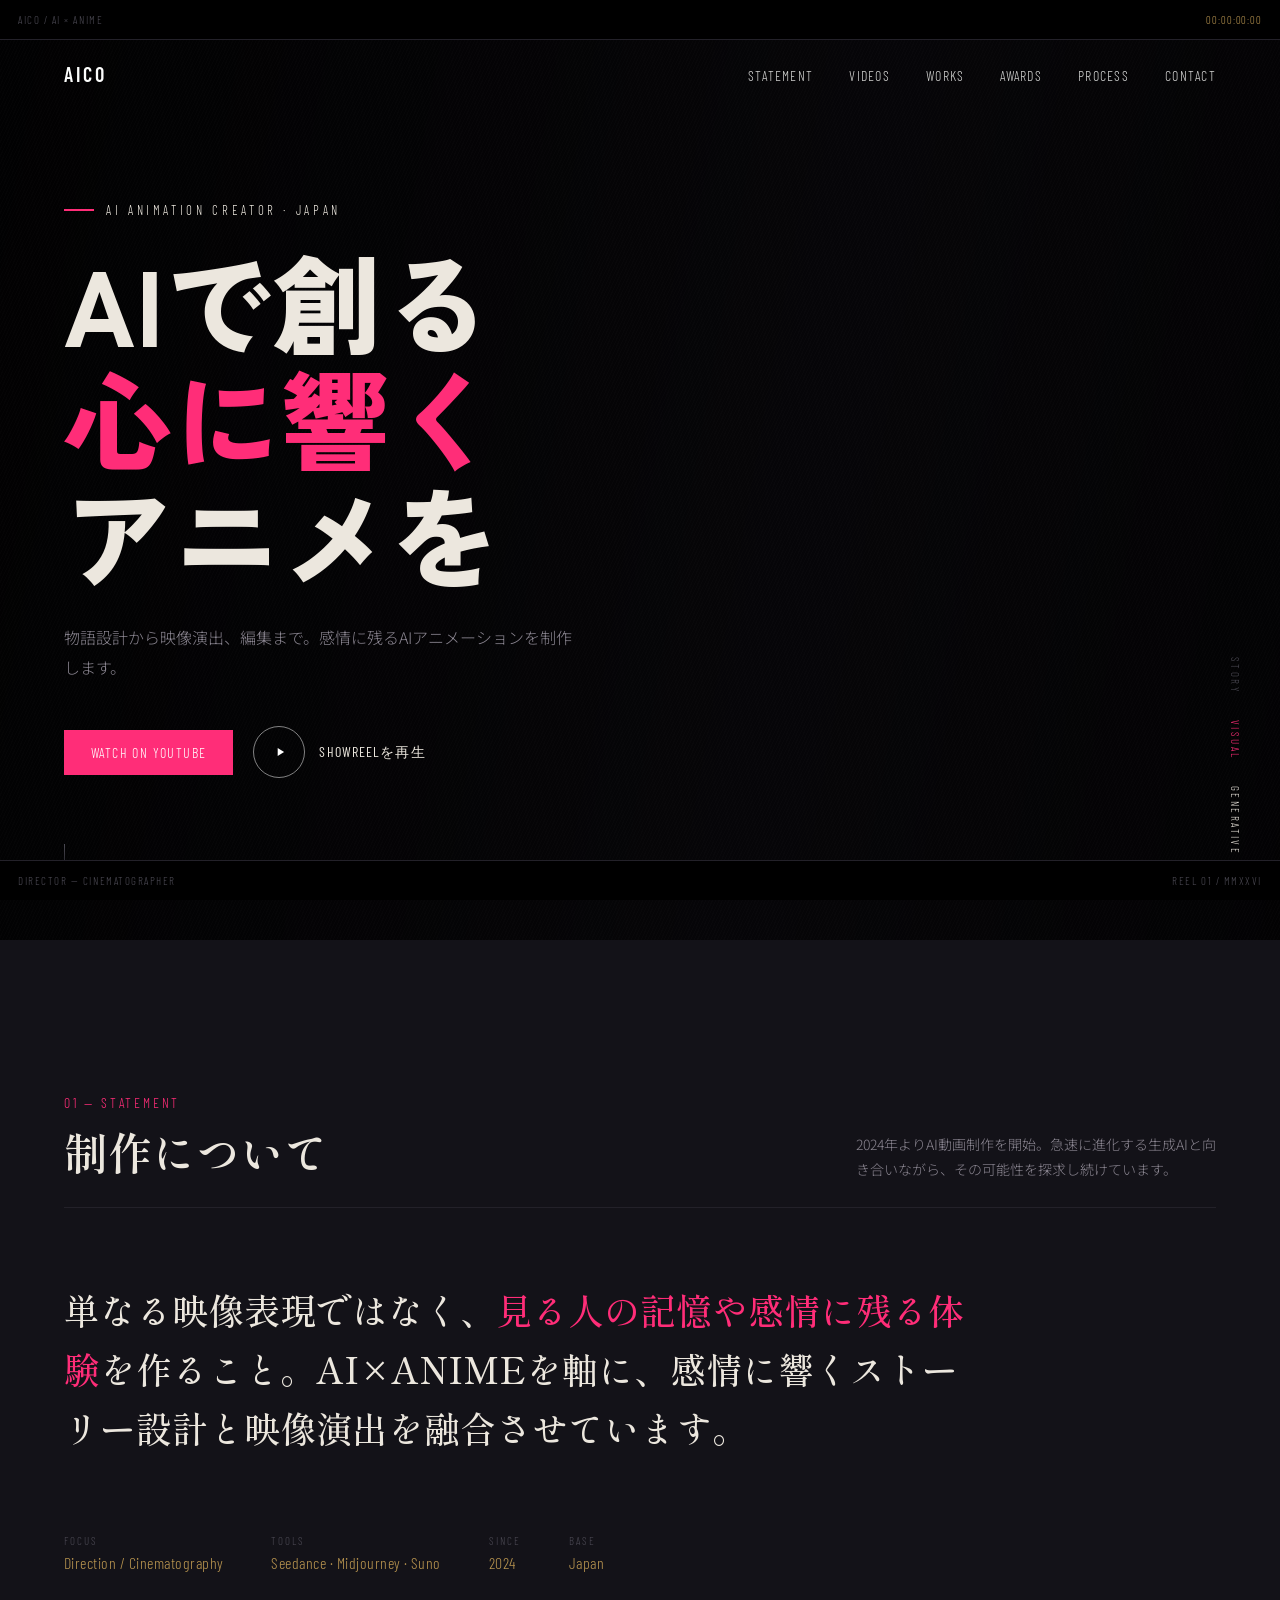
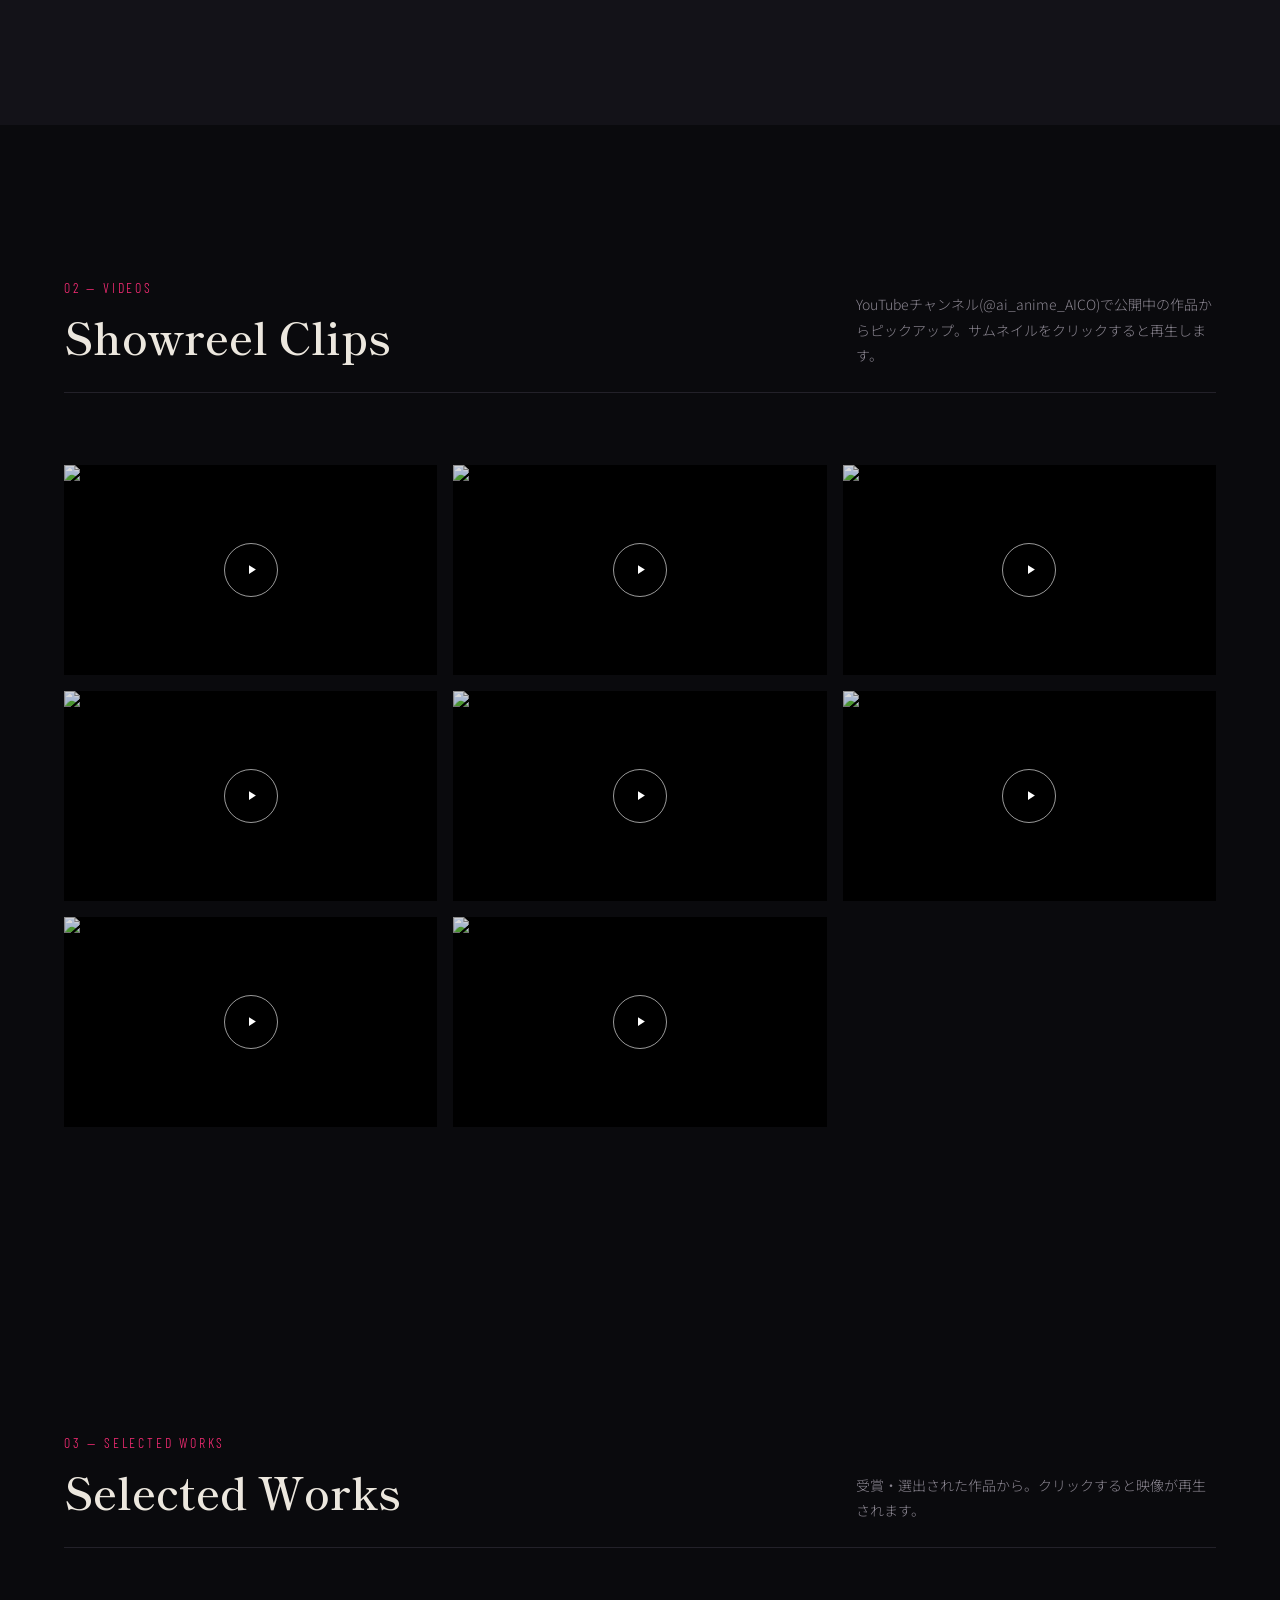
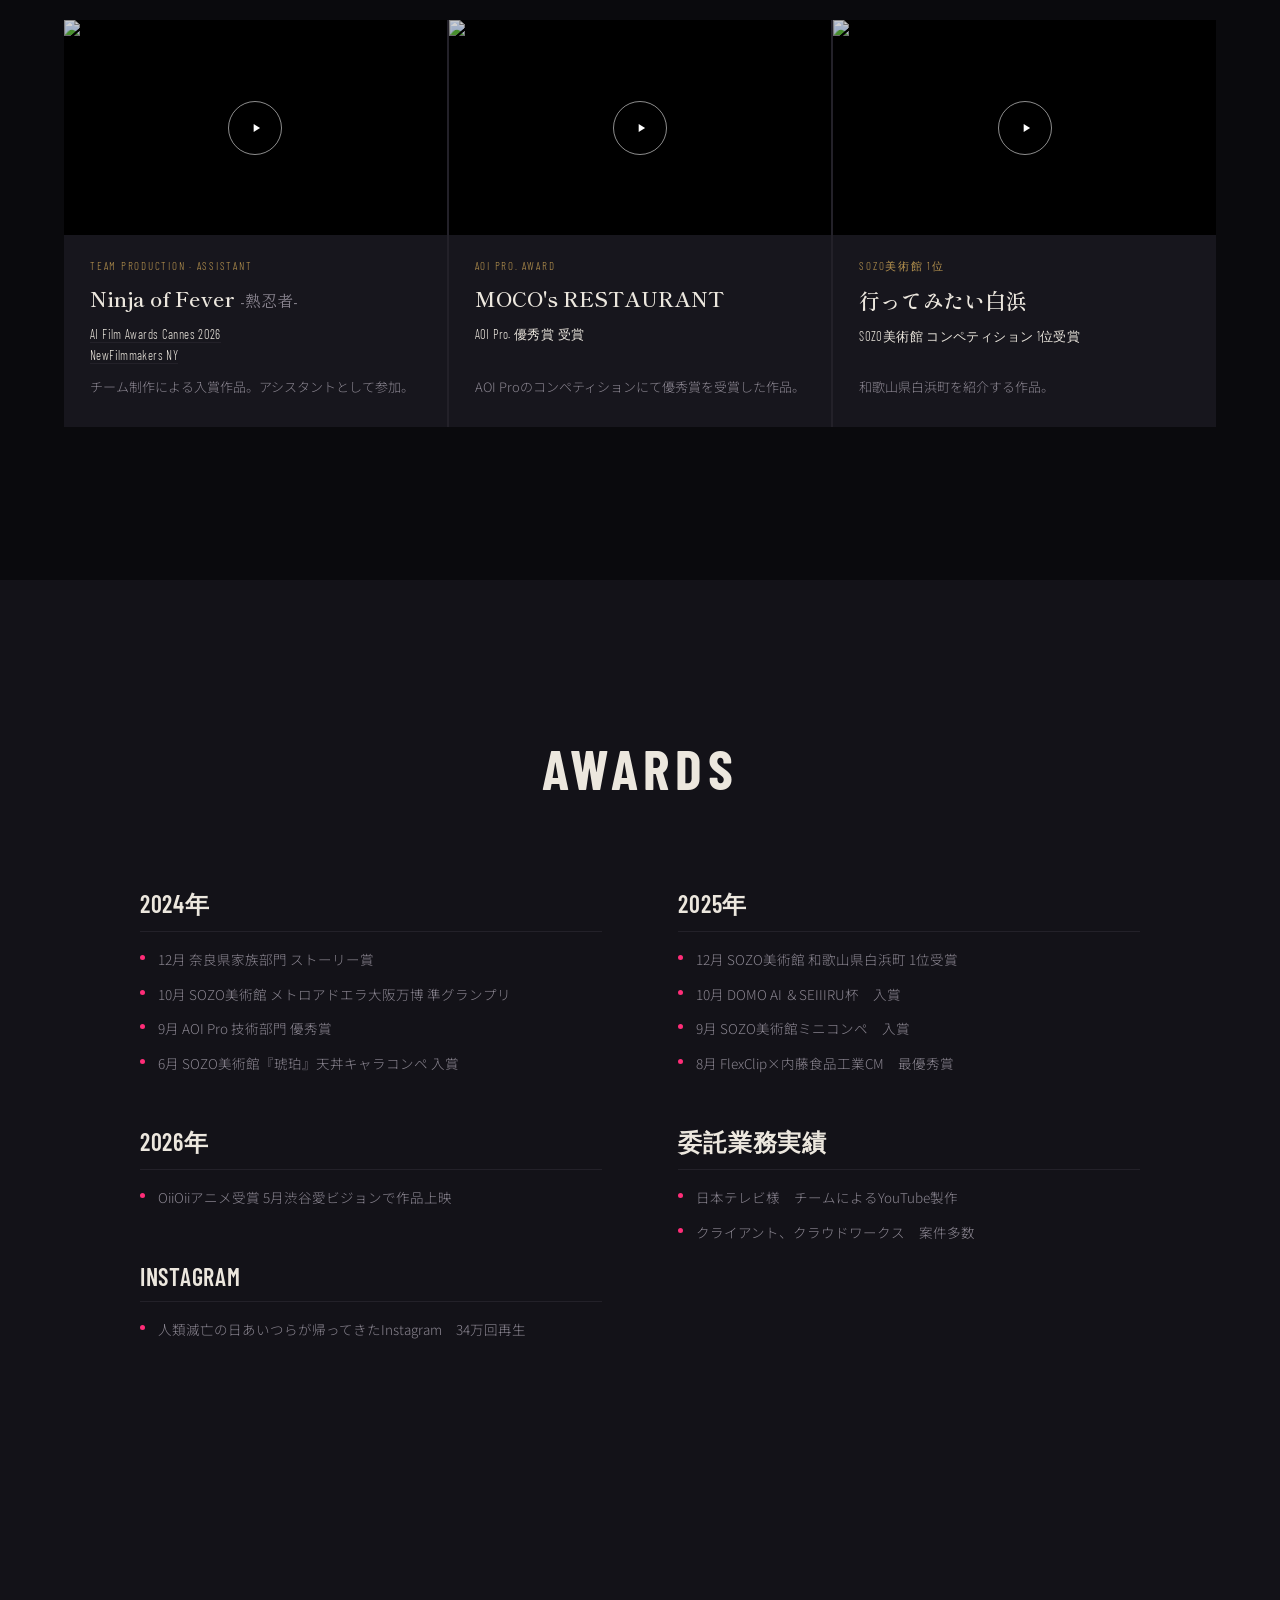
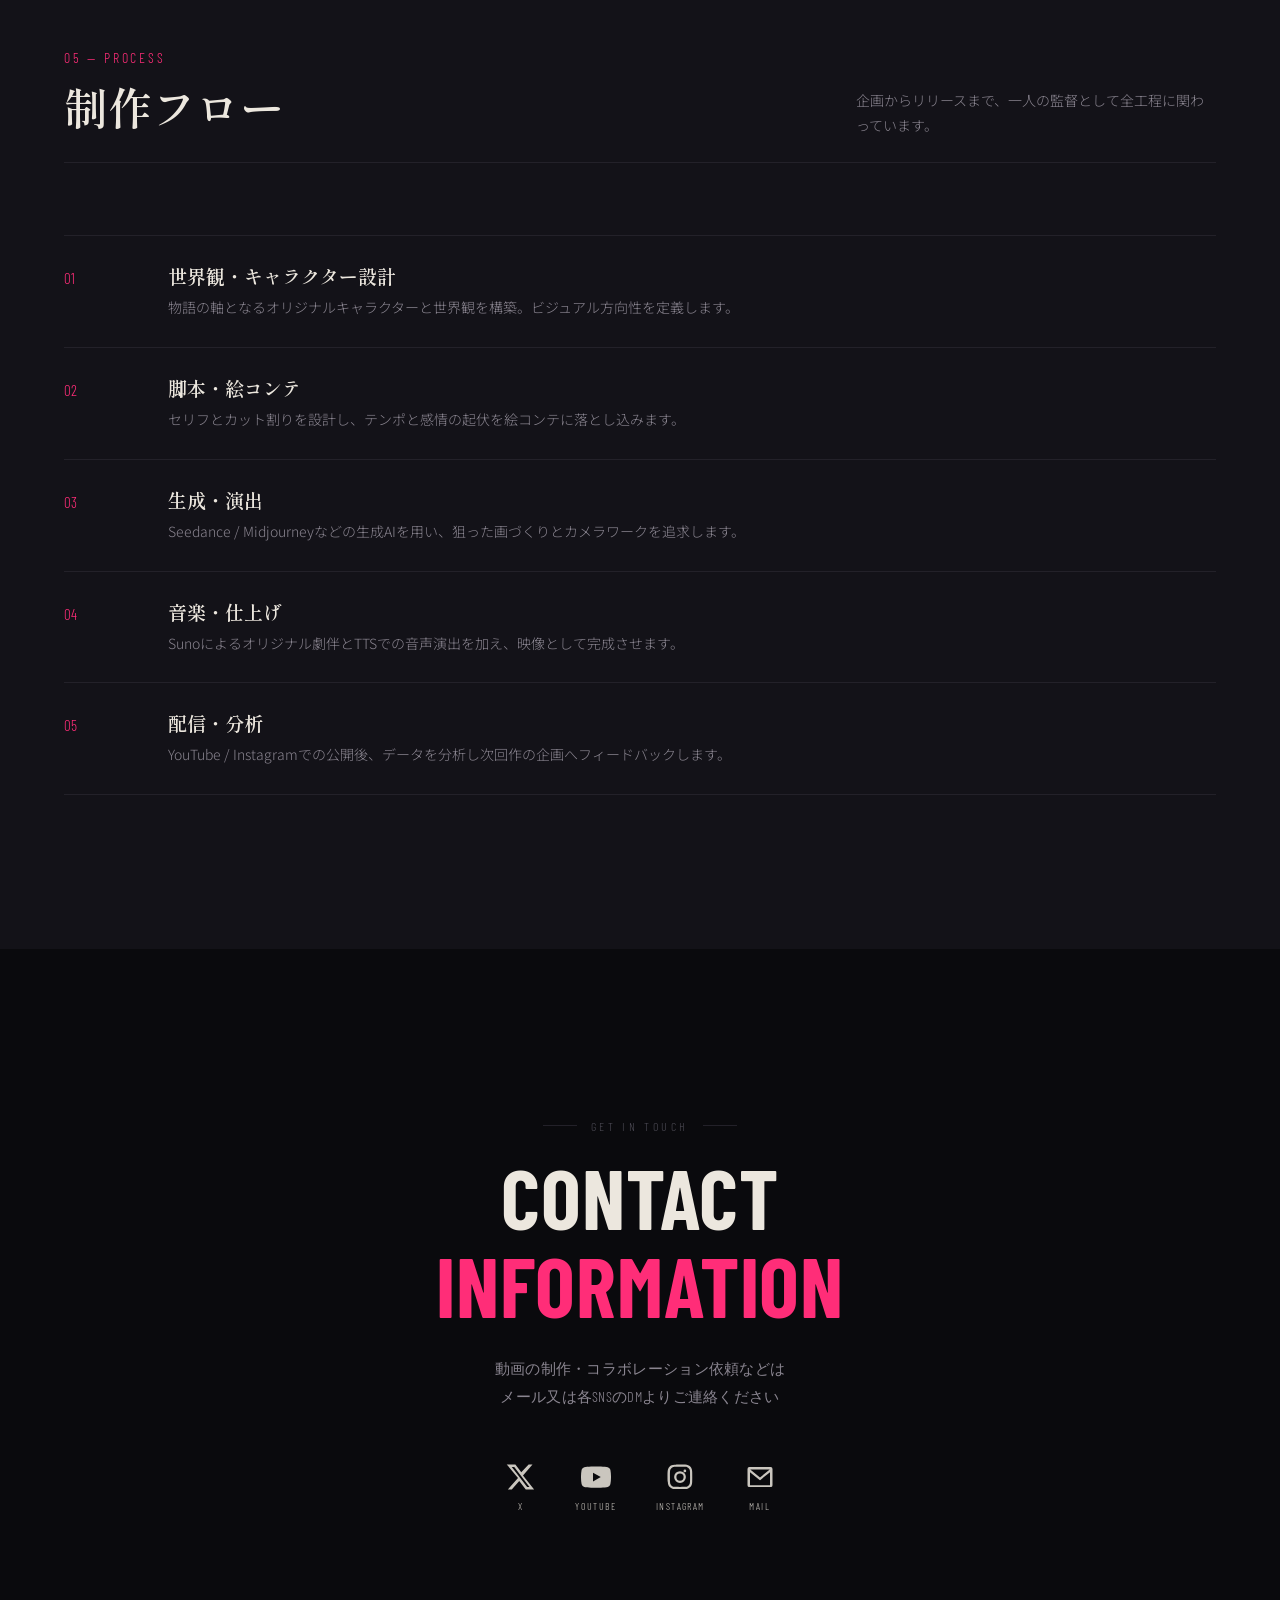
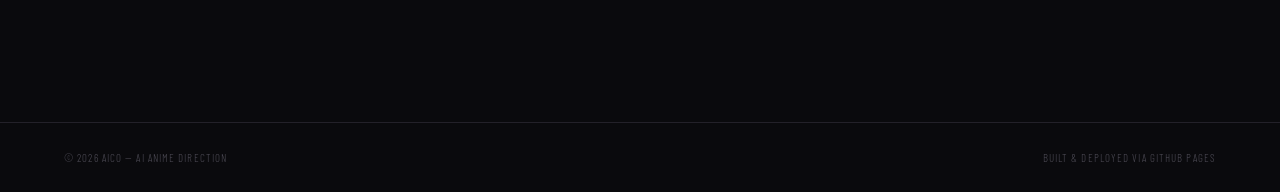
==== index.html @ abfa8b86 "Rename index_6.html to index.html" ====
<!DOCTYPE html>
<html lang="ja">
<head>
<meta charset="UTF-8">
<meta name="viewport" content="width=device-width, initial-scale=1.0">
<title>AICO | AI Anime Director & Cinematographer</title>
<meta name="description" content="AICO — AIアニメーション監督・映像作家。オリジナルIPの脚本・絵コンテ・演出を手がける制作ポートフォリオ。">
<link rel="preconnect" href="https://fonts.googleapis.com">
<link rel="preconnect" href="https://fonts.gstatic.com" crossorigin>
<link href="https://fonts.googleapis.com/css2?family=Shippori+Mincho:wght@400;500;600;800&family=Barlow+Condensed:ital,wght@0,400;0,500;0,600;1,400&family=Noto+Sans+JP:wght@300;400;500;700;900&family=Zen+Kaku+Gothic+New:wght@500;700;900&display=swap" rel="stylesheet">
<style>
  :root{
    --bg:#0a0a0d;
    --bg-raise:#131218;
    --bg-card:#17161d;
    --text:#ece7de;
    --text-dim:#8a8590;
    --text-faint:#4c4a54;
    --accent:#ff2d78;
    --accent-dim:#7a0f3d;
    --gold:#b8944f;
    --line:#232129;
    --bar-h: clamp(22px, 4vw, 40px);
  }
  *{box-sizing:border-box; margin:0; padding:0;}
  html{scroll-behavior:smooth;}
  body{
    background:var(--bg);
    color:var(--text);
    font-family:'Noto Sans JP', sans-serif;
    font-weight:300;
    overflow-x:hidden;
    -webkit-font-smoothing:antialiased;
  }
  ::selection{background:var(--accent); color:#fff;}

  /* ---------- letterbox frame ---------- */
  .letterbox{
    position:fixed; left:0; right:0; height:var(--bar-h);
    background:#000; z-index:500;
    display:flex; align-items:center;
    font-family:'Barlow Condensed', sans-serif;
    font-size:11px; letter-spacing:.14em; text-transform:uppercase;
    color:var(--text-faint);
    pointer-events:none;
  }
  .letterbox.top{ top:0; justify-content:space-between; padding:0 18px; border-bottom:1px solid var(--line);}
  .letterbox.bottom{ bottom:0; justify-content:space-between; padding:0 18px; border-top:1px solid var(--line);}
  .letterbox .tc{ color:var(--gold); font-variant-numeric:tabular-nums; letter-spacing:.08em;}
  .page{ padding-top:var(--bar-h); padding-bottom:var(--bar-h); }

  /* ---------- nav ---------- */
  nav{
    position:fixed; top:var(--bar-h); left:0; right:0; z-index:400;
    display:flex; justify-content:space-between; align-items:center;
    padding:22px clamp(20px,5vw,64px);
    font-family:'Barlow Condensed', sans-serif;
    letter-spacing:.08em;
    mix-blend-mode:difference;
  }
  nav .mark{ font-weight:600; font-size:20px; letter-spacing:.15em; color:#fff;}
  nav ul{ list-style:none; display:flex; gap:clamp(16px,3vw,36px); }
  nav a{ color:#fff; text-decoration:none; font-size:14px; text-transform:uppercase; opacity:.85; transition:opacity .25s;}
  nav a:hover{ opacity:1;}
  @media (max-width:640px){ nav ul{ gap:14px; } nav a{ font-size:12px; } }

  /* ---------- hero ---------- */
  .hero{
    min-height:100vh;
    display:flex; flex-direction:column; justify-content:center;
    position:relative;
    padding:0 clamp(20px,5vw,64px);
    overflow:hidden;
    background:#08070a;
  }
  /* real video backdrop */
  .hero-bg{ position:absolute; inset:0; z-index:0; overflow:hidden; background:#08070a; }
  .hero-bg .yt-wrap{
    position:absolute; top:50%; left:50%;
    width:100vw; height:56.25vw; /* 16:9 */
    min-height:100vh; min-width:177.78vh; /* cover behavior */
    transform:translate(-50%,-50%);
    pointer-events:none;
  }
  .hero-bg iframe{ width:100%; height:100%; border:0; }
  .hero-bg .veil{
    position:absolute; inset:0;
    background:linear-gradient(100deg, rgba(0,0,0,.78) 0%, rgba(0,0,0,.42) 40%, rgba(0,0,0,.15) 62%, rgba(0,0,0,.62) 100%);
  }
  .hero-bg .grain{
    position:absolute; inset:-40px;
    background-image:repeating-linear-gradient(115deg, rgba(255,255,255,.035) 0 1px, transparent 1px 3px);
    animation:flicker 6s steps(10) infinite;
    opacity:.35;
  }
  @keyframes flicker{ 0%,100%{opacity:.3} 50%{opacity:.42} }

  .hero-inner{ position:relative; z-index:2; }

  .hero .eyebrow{
    font-family:'Barlow Condensed', sans-serif;
    letter-spacing:.28em; text-transform:uppercase;
    font-size:clamp(11px,1.2vw,13px);
    color:var(--text);
    margin-bottom:24px;
    display:flex; align-items:center; gap:12px;
  }
  .hero .eyebrow::before{ content:""; width:30px; height:2px; background:var(--accent); display:inline-block;}
  .hero h1{
    font-family:'Zen Kaku Gothic New', 'Noto Sans JP', sans-serif;
    font-weight:900;
    font-size:clamp(46px, 9vw, 108px);
    line-height:1.08;
    letter-spacing:.01em;
    color:var(--text);
  }
  .hero h1 .pink{ color:var(--accent); }
  .hero .sub{
    margin-top:30px; max-width:520px;
    font-size:clamp(14px,1.6vw,16px);
    line-height:1.9;
    color:var(--text-dim);
    font-weight:300;
  }
  .hero-links{
    margin-top:44px; display:flex; gap:20px; flex-wrap:wrap; align-items:center;
  }
  .btn{
    font-family:'Barlow Condensed', sans-serif;
    letter-spacing:.1em; text-transform:uppercase; font-size:14px;
    padding:13px 26px; text-decoration:none;
    border:1px solid var(--line); color:var(--text);
    display:inline-flex; align-items:center; gap:10px;
    transition:border-color .3s, background .3s, color .3s;
  }
  .btn.primary{ background:var(--accent); border-color:var(--accent); color:#fff; }
  .btn.primary:hover{ background:#ff478d; border-color:#ff478d; }
  .btn:not(.primary):hover{ border-color:var(--gold); color:var(--gold); }

  .play-btn{
    display:inline-flex; align-items:center; gap:14px;
    background:none; border:none; cursor:pointer; padding:0;
    font-family:'Barlow Condensed', sans-serif;
    letter-spacing:.08em; text-transform:uppercase; font-size:14px;
    color:var(--text);
  }
  .play-btn .disc{
    width:52px; height:52px; border-radius:50%;
    border:1px solid rgba(255,255,255,.5);
    display:flex; align-items:center; justify-content:center;
    position:relative; flex:none;
    transition:border-color .3s, transform .3s;
  }
  .play-btn .disc::before{
    content:""; position:absolute; inset:0; border-radius:50%;
    border:1px solid var(--accent); opacity:0; transform:scale(1);
    animation:ring 2.6s ease-out infinite;
  }
  .play-btn .disc svg{ width:14px; height:14px; fill:#fff; margin-left:2px; }
  .play-btn:hover .disc{ border-color:var(--accent); transform:scale(1.06); }
  @keyframes ring{
    0%{ opacity:.55; transform:scale(1); }
    100%{ opacity:0; transform:scale(1.5); }
  }

  .hero-vertical{
    position:absolute; right:clamp(16px,3vw,40px); top:0; bottom:0;
    display:flex; align-items:flex-end; justify-content:center;
    z-index:2; pointer-events:none;
  }
  .hero-vertical ul{
    list-style:none; writing-mode:vertical-rl; text-orientation:mixed;
    display:flex; gap:26px; margin-bottom:70px;
    font-family:'Barlow Condensed', sans-serif;
    font-size:11px; letter-spacing:.22em; color:var(--text-faint);
  }
  .hero-vertical li:nth-child(2){ color:var(--accent); }
  .hero-vertical li:nth-child(3){ color:var(--text); }

  .scroll-cue{
    position:absolute; bottom:56px; left:clamp(20px,5vw,64px); z-index:2;
    font-family:'Barlow Condensed', sans-serif; font-size:12px;
    letter-spacing:.2em; text-transform:uppercase; color:var(--text-faint);
    display:flex; align-items:center; gap:10px;
  }
  .scroll-cue .ln{ width:1px; height:40px; background:linear-gradient(var(--text-faint), transparent); animation:pulse 2.4s ease-in-out infinite;}
  @keyframes pulse{ 0%,100%{opacity:.3} 50%{opacity:1} }

  /* showreel modal */
  .reel-modal{
    position:fixed; inset:0; z-index:900; background:rgba(4,4,6,.92);
    display:none; align-items:center; justify-content:center; padding:40px;
  }
  .reel-modal.open{ display:flex; }
  .reel-modal .frame{ width:min(1000px,100%); aspect-ratio:16/9; background:#000; position:relative; }
  .reel-modal iframe, .reel-modal video{ width:100%; height:100%; border:0; display:block; }
  .reel-modal .close{
    position:absolute; top:-46px; right:0; background:none; border:none;
    color:var(--text); font-family:'Barlow Condensed', sans-serif;
    letter-spacing:.1em; text-transform:uppercase; font-size:13px; cursor:pointer;
  }
  @media (max-width:640px){ .hero-vertical{ display:none; } }

  /* ---------- section shared ---------- */
  section{ padding:clamp(80px,12vw,160px) clamp(20px,5vw,64px); position:relative;}
  .section-head{ display:flex; justify-content:space-between; align-items:flex-end; margin-bottom:clamp(40px,6vw,72px); border-bottom:1px solid var(--line); padding-bottom:24px; flex-wrap:wrap; gap:16px;}
  .section-head .num{ font-family:'Barlow Condensed', sans-serif; color:var(--accent); font-size:14px; letter-spacing:.2em;}
  .section-head h2{ font-family:'Shippori Mincho', serif; font-weight:600; font-size:clamp(28px,4vw,44px); margin-top:8px;}
  .section-head p{ max-width:360px; color:var(--text-dim); font-size:14px; line-height:1.8;}

  /* ---------- statement ---------- */
  .statement{ background:var(--bg-raise); }
  .statement .grid{ display:grid; grid-template-columns:1fr; gap:40px; }
  .statement blockquote{
    font-family:'Shippori Mincho', serif;
    font-size:clamp(22px,3.4vw,36px);
    line-height:1.65; font-weight:500; color:var(--text);
    max-width:920px;
  }
  .statement blockquote .accent{ color:var(--accent); }
  .statement .meta{ margin-top:36px; display:flex; gap:48px; flex-wrap:wrap; }
  .statement .meta div{ font-family:'Barlow Condensed', sans-serif; }
  .statement .meta .k{ font-size:11px; letter-spacing:.18em; text-transform:uppercase; color:var(--text-faint); margin-bottom:6px;}
  .statement .meta .v{ font-size:16px; color:var(--gold); letter-spacing:.03em; }

  /* ---------- works : award cards with real playable media ---------- */
  .awards-grid{
    display:grid; grid-template-columns:repeat(auto-fit, minmax(300px,1fr)); gap:2px;
    background:var(--line);
  }
  .award-card{
    background:var(--bg-card); display:flex; flex-direction:column;
    opacity:0; transform:translateY(20px);
    transition:opacity .7s ease, transform .7s ease;
  }
  .award-card.in{ opacity:1; transform:translateY(0); }
  .award-media{
    position:relative; border:0; padding:0; cursor:pointer; background:#000;
    aspect-ratio:16/9; overflow:hidden; display:block; width:100%;
  }
  .award-media img, .award-media video{ width:100%; height:100%; object-fit:cover; display:block; opacity:.82; transition:opacity .35s, transform .5s; }
  .award-media:hover img, .award-media:hover video{ opacity:1; transform:scale(1.04); }
  .award-media::after{ content:""; position:absolute; inset:0; background:linear-gradient(200deg, transparent 45%, rgba(0,0,0,.5) 100%); }
  .award-media .play-mark{ position:absolute; inset:0; display:flex; align-items:center; justify-content:center; z-index:2; }
  .award-media .play-mark::before{
    content:""; position:absolute; width:52px; height:52px; border-radius:50%;
    border:1px solid rgba(255,255,255,.55); transition:border-color .3s, transform .3s;
  }
  .award-media:hover .play-mark::before{ border-color:var(--accent); transform:scale(1.08); }
  .award-media .play-mark svg{ width:14px; height:14px; fill:#fff; position:relative; margin-left:2px; }
  .award-body{ padding:24px 26px 28px; display:flex; flex-direction:column; gap:12px; flex:1; }
  .award-body .tag{ font-family:'Barlow Condensed', sans-serif; font-size:11px; letter-spacing:.16em; text-transform:uppercase; color:var(--gold); }
  .award-body h3{ font-family:'Shippori Mincho', serif; font-size:21px; font-weight:600; line-height:1.4; }
  .award-body h3 .jp{ font-size:16px; color:var(--text-dim); font-weight:400; }
  .award-list{ list-style:none; display:flex; flex-direction:column; gap:5px; }
  .award-list li{ font-family:'Barlow Condensed', sans-serif; font-size:12.5px; letter-spacing:.03em; color:var(--text); }
  .award-list a{ color:var(--text); text-decoration:none; border-bottom:1px solid var(--line); transition:border-color .3s, color .3s; }
  .award-list a:hover{ color:var(--accent); border-color:var(--accent); }
  .award-body p{ font-size:13px; line-height:1.85; color:var(--text-dim); margin-top:auto; }

  /* ---------- video grid : uniform 16:9, clear thumbnails ---------- */
  .video-grid{
    display:grid; grid-template-columns:repeat(auto-fit, minmax(280px,1fr));
    gap:16px;
  }
  .video-card{
    position:relative; border:0; padding:0; cursor:pointer; background:#000;
    overflow:hidden; display:block; aspect-ratio:16/9;
  }
  .video-card img{ width:100%; height:100%; object-fit:cover; display:block; opacity:.85; transition:opacity .4s, transform .6s ease; }
  .video-card:hover img{ opacity:1; transform:scale(1.05); }
  .video-card::after{
    content:""; position:absolute; inset:0;
    background:linear-gradient(200deg, transparent 45%, rgba(0,0,0,.5) 100%);
  }
  .video-card .play-mark{
    position:absolute; inset:0; display:flex; align-items:center; justify-content:center; z-index:2;
  }
  .video-card .play-mark::before{
    content:""; position:absolute; width:52px; height:52px; border-radius:50%;
    border:1px solid rgba(255,255,255,.6); transition:border-color .3s, transform .3s;
    backdrop-filter:blur(2px);
  }
  .video-card:hover .play-mark::before{ border-color:var(--accent); transform:scale(1.1); }
  .video-card .caption{
    position:absolute; left:0; right:0; bottom:0; z-index:2;
    padding:14px 16px; text-align:left;
  }
  .video-card .caption .ttl{
    font-family:'Shippori Mincho', serif; font-size:13.5px; color:#fff;
    line-height:1.4; margin-bottom:5px; display:block;
  }
  .video-card .caption .badge{
    font-family:'Barlow Condensed', sans-serif; font-size:10.5px; letter-spacing:.08em;
    color:var(--gold); text-transform:uppercase;
  }
  .video-card .play-mark svg{ width:15px; height:15px; fill:#fff; position:relative; margin-left:2px; }

  /* ---------- awards history ---------- */
  .awards-history{ background:var(--bg-raise); }
  .awards-title{
    text-align:center; font-family:'Barlow Condensed', sans-serif; font-weight:700;
    text-transform:uppercase; letter-spacing:.1em;
    font-size:clamp(32px,6vw,56px); color:var(--text);
    margin-bottom:clamp(50px,8vw,88px);
  }
  .awards-columns{
    display:grid; grid-template-columns:1fr 1fr; gap:clamp(36px,6vw,80px);
    max-width:1000px; margin:0 auto;
  }
  .awards-block{ margin-bottom:clamp(32px,5vw,52px); }
  .awards-block:last-child{ margin-bottom:0; }
  .awards-block h3{
    font-family:'Barlow Condensed', sans-serif; font-weight:600;
    font-size:clamp(19px,2.4vw,24px); letter-spacing:.03em; color:var(--text);
    margin-bottom:16px; padding-bottom:10px; border-bottom:1px solid var(--line);
  }
  .awards-block ul{ list-style:none; display:flex; flex-direction:column; gap:11px; }
  .awards-block li{
    font-size:13.5px; line-height:1.75; color:var(--text-dim);
    padding-left:18px; position:relative;
  }
  .awards-block li::before{
    content:""; position:absolute; left:0; top:7px;
    width:5px; height:5px; border-radius:50%; background:var(--accent);
  }
  @media (max-width:720px){ .awards-columns{ grid-template-columns:1fr; } }

  /* ---------- process ---------- */
  .process{ background:var(--bg-raise); }
  .process-list{ display:flex; flex-direction:column; }
  .process-item{
    display:grid; grid-template-columns:80px 1fr; gap:24px;
    padding:26px 0; border-bottom:1px solid var(--line);
    align-items:baseline;
  }
  .process-item:first-child{ border-top:1px solid var(--line); }
  .process-item .no{ font-family:'Barlow Condensed', sans-serif; color:var(--accent); font-size:15px; }
  .process-item h4{ font-family:'Shippori Mincho', serif; font-size:19px; font-weight:600; margin-bottom:6px;}
  .process-item p{ color:var(--text-dim); font-size:14px; line-height:1.85; max-width:640px;}

  /* ---------- contact ---------- */
  .contact{
    text-align:center;
    position:relative;
    padding-top:clamp(90px,14vw,170px);
    padding-bottom:clamp(90px,14vw,170px);
  }
  .contact .eyebrow-line{
    display:flex; align-items:center; justify-content:center; gap:14px;
    margin-bottom:20px;
  }
  .contact .eyebrow-line span{
    font-family:'Barlow Condensed', sans-serif; font-size:12px; letter-spacing:.3em;
    text-transform:uppercase; color:var(--text-faint);
  }
  .contact .eyebrow-line::before, .contact .eyebrow-line::after{
    content:""; width:34px; height:1px; background:var(--line);
  }
  .contact h2{
    font-family:'Barlow Condensed', sans-serif; font-weight:700;
    text-transform:uppercase;
    font-size:clamp(38px,7.5vw,84px); line-height:1.05; letter-spacing:.01em;
    margin-bottom:26px;
  }
  .contact h2 .pink{ color:var(--accent); }
  .contact p.lead{
    color:var(--text-dim); max-width:520px; margin:0 auto 52px;
    line-height:1.9; font-size:14.5px;
    font-family:'Barlow Condensed', sans-serif; letter-spacing:.02em;
  }
  .icon-row{
    display:flex; align-items:center; justify-content:center;
    gap:clamp(20px,4vw,40px); flex-wrap:wrap;
  }
  .icon-row a, .icon-row .icon-disabled{
    display:flex; flex-direction:column; align-items:center; gap:8px;
    color:var(--text); text-decoration:none;
    opacity:.85; transition:opacity .3s, transform .3s;
  }
  .icon-row a:hover{ opacity:1; transform:translateY(-3px); color:var(--accent); }
  .icon-row svg{ width:30px; height:30px; fill:currentColor; }
  .icon-row .icon-disabled{ opacity:.28; cursor:default; }
  .icon-row .icon-label{ font-family:'Barlow Condensed', sans-serif; font-size:10px; letter-spacing:.14em; text-transform:uppercase; }

  footer{
    padding:28px clamp(20px,5vw,64px);
    display:flex; justify-content:space-between; flex-wrap:wrap; gap:10px;
    font-family:'Barlow Condensed', sans-serif; font-size:11px; letter-spacing:.1em;
    color:var(--text-faint); border-top:1px solid var(--line);
    text-transform:uppercase;
  }

  @media (prefers-reduced-motion: reduce){
    html{ scroll-behavior:auto; }
    .scroll-cue .ln{ animation:none; }
    .award-card{ transition:none; }
  }
</style>
</head>
<body>

  <div class="letterbox top">
    <span>AICO / AI × ANIME</span>
    <span class="tc" id="tc-top">00:00:00:00</span>
  </div>
  <div class="letterbox bottom">
    <span>DIRECTOR — CINEMATOGRAPHER</span>
    <span>REEL 01 / MMXXVI</span>
  </div>

  <nav>
    <div class="mark">AICO</div>
    <ul>
      <li><a href="#statement">Statement</a></li>
      <li><a href="#videos">Videos</a></li>
      <li><a href="#works">Works</a></li>
      <li><a href="#awards">Awards</a></li>
      <li><a href="#process">Process</a></li>
      <li><a href="#contact">Contact</a></li>
    </ul>
  </nav>

  <div class="page">

    <section class="hero">
      <div class="hero-bg">
        <div class="yt-wrap">
          <iframe id="hero-bg-video"
            src="https://www.youtube.com/embed/sz24kob77Ms?autoplay=1&mute=1&loop=1&playlist=sz24kob77Ms&controls=0&showinfo=0&rel=0&modestbranding=1&playsinline=1&iv_load_policy=3&disablekb=1"
            allow="autoplay; encrypted-media" title="AICO background reel"></iframe>
        </div>
        <div class="veil"></div>
        <div class="grain"></div>
      </div>

      <div class="hero-vertical">
        <ul>
          <li>STORY</li>
          <li>VISUAL</li>
          <li>GENERATIVE AI</li>
        </ul>
      </div>

      <div class="hero-inner">
        <div class="eyebrow">AI ANIMATION CREATOR · JAPAN</div>
        <h1>AIで創る<br><span class="pink">心に響く</span><br>アニメを</h1>
        <p class="sub">物語設計から映像演出、編集まで。感情に残るAIアニメーションを制作します。</p>
        <div class="hero-links">
          <a class="btn primary" href="https://www.youtube.com/@ai_anime_AICO" target="_blank" rel="noopener">Watch on YouTube</a>
          <button class="play-btn" id="reel-open" type="button">
            <span class="disc"><svg viewBox="0 0 24 24"><path d="M8 5v14l11-7z"/></svg></span>
            SHOWREELを再生
          </button>
        </div>
      </div>

      <div class="scroll-cue"><span class="ln"></span>SCROLL</div>
    </section>

    <div class="reel-modal" id="reel-modal">
      <div class="frame">
        <button class="close" id="reel-close">CLOSE ✕</button>
        <iframe id="reel-iframe" src="" title="AICO Showreel" allow="autoplay; encrypted-media" allowfullscreen style="display:none;"></iframe>
        <video id="reel-video" src="" controls playsinline style="display:none;"></video>
      </div>
    </div>

    <section class="statement" id="statement">
      <div class="section-head">
        <div>
          <div class="num">01 — STATEMENT</div>
          <h2>制作について</h2>
        </div>
        <p>2024年よりAI動画制作を開始。急速に進化する生成AIと向き合いながら、その可能性を探求し続けています。</p>
      </div>
      <div class="grid">
        <blockquote>単なる映像表現ではなく、<span class="accent">見る人の記憶や感情に残る体験</span>を作ること。AI×ANIMEを軸に、感情に響くストーリー設計と映像演出を融合させています。</blockquote>
        <div class="meta">
          <div><div class="k">Focus</div><div class="v">Direction / Cinematography</div></div>
          <div><div class="k">Tools</div><div class="v">Seedance · Midjourney · Suno</div></div>
          <div><div class="k">Since</div><div class="v">2024</div></div>
          <div><div class="k">Base</div><div class="v">Japan</div></div>
        </div>
      </div>
    </section>

    <section id="videos">
      <div class="section-head">
        <div>
          <div class="num">02 — VIDEOS</div>
          <h2>Showreel Clips</h2>
        </div>
        <p>YouTubeチャンネル(@ai_anime_AICO)で公開中の作品からピックアップ。サムネイルをクリックすると再生します。</p>
      </div>
      <div class="video-grid" id="video-grid">
        <button class="video-card" data-id="sz24kob77Ms" type="button">
          <img src="https://img.youtube.com/vi/sz24kob77Ms/maxresdefault.jpg" onerror="this.onerror=null;this.src='https://img.youtube.com/vi/sz24kob77Ms/hqdefault.jpg';" alt="AICO video clip 1" loading="lazy">
          <span class="play-mark"><svg viewBox="0 0 24 24"><path d="M8 5v14l11-7z"/></svg></span>
        </button>
        <button class="video-card" data-id="SpkhJHE39X0" type="button">
          <img src="https://img.youtube.com/vi/SpkhJHE39X0/maxresdefault.jpg" onerror="this.onerror=null;this.src='https://img.youtube.com/vi/SpkhJHE39X0/hqdefault.jpg';" alt="AICO video clip 2" loading="lazy">
          <span class="play-mark"><svg viewBox="0 0 24 24"><path d="M8 5v14l11-7z"/></svg></span>
        </button>
        <button class="video-card" data-id="5lQveOvMK58" type="button">
          <img src="https://img.youtube.com/vi/5lQveOvMK58/maxresdefault.jpg" onerror="this.onerror=null;this.src='https://img.youtube.com/vi/5lQveOvMK58/hqdefault.jpg';" alt="AICO video clip 3" loading="lazy">
          <span class="play-mark"><svg viewBox="0 0 24 24"><path d="M8 5v14l11-7z"/></svg></span>
        </button>
        <button class="video-card" data-id="GFlXmtO8fdo" type="button">
          <img src="https://img.youtube.com/vi/GFlXmtO8fdo/maxresdefault.jpg" onerror="this.onerror=null;this.src='https://img.youtube.com/vi/GFlXmtO8fdo/hqdefault.jpg';" alt="AICO video clip 4" loading="lazy">
          <span class="play-mark"><svg viewBox="0 0 24 24"><path d="M8 5v14l11-7z"/></svg></span>
        </button>
        <button class="video-card" data-id="M57Npr_CZPs" type="button">
          <img src="https://img.youtube.com/vi/M57Npr_CZPs/maxresdefault.jpg" onerror="this.onerror=null;this.src='https://img.youtube.com/vi/M57Npr_CZPs/hqdefault.jpg';" alt="AICO video clip 6" loading="lazy">
          <span class="play-mark"><svg viewBox="0 0 24 24"><path d="M8 5v14l11-7z"/></svg></span>
        </button>
        <button class="video-card" data-id="3lzOAp7yBGw" type="button">
          <img src="https://img.youtube.com/vi/3lzOAp7yBGw/maxresdefault.jpg" onerror="this.onerror=null;this.src='https://img.youtube.com/vi/3lzOAp7yBGw/hqdefault.jpg';" alt="AICO video clip 7" loading="lazy">
          <span class="play-mark"><svg viewBox="0 0 24 24"><path d="M8 5v14l11-7z"/></svg></span>
        </button>
        <button class="video-card" data-id="qctohqSj3hY" type="button">
          <img src="https://img.youtube.com/vi/qctohqSj3hY/maxresdefault.jpg" onerror="this.onerror=null;this.src='https://img.youtube.com/vi/qctohqSj3hY/hqdefault.jpg';" alt="AICO video clip 8" loading="lazy">
          <span class="play-mark"><svg viewBox="0 0 24 24"><path d="M8 5v14l11-7z"/></svg></span>
        </button>
        <button class="video-card" data-id="7ymMdCcXnjM" type="button">
          <img src="https://img.youtube.com/vi/7ymMdCcXnjM/maxresdefault.jpg" onerror="this.onerror=null;this.src='https://img.youtube.com/vi/7ymMdCcXnjM/hqdefault.jpg';" alt="AICO video clip 9" loading="lazy">
          <span class="play-mark"><svg viewBox="0 0 24 24"><path d="M8 5v14l11-7z"/></svg></span>
        </button>
      </div>
    </section>

    <section id="works">
      <div class="section-head">
        <div>
          <div class="num">03 — SELECTED WORKS</div>
          <h2>Selected Works</h2>
        </div>
        <p>受賞・選出された作品から。クリックすると映像が再生されます。</p>
      </div>
      <div class="awards-grid" id="awards-grid">

        <article class="award-card">
          <button class="award-media" data-type="yt" data-id="iWLeylAbLgI" type="button" aria-label="Ninja of Feverを再生">
            <img src="https://img.youtube.com/vi/iWLeylAbLgI/maxresdefault.jpg" onerror="this.onerror=null;this.src='https://img.youtube.com/vi/iWLeylAbLgI/hqdefault.jpg';" alt="Ninja of Fever -熱忍者-" loading="lazy">
            <span class="play-mark"><svg viewBox="0 0 24 24"><path d="M8 5v14l11-7z"/></svg></span>
          </button>
          <div class="award-body">
            <span class="tag">Team Production · Assistant</span>
            <h3>Ninja of Fever <span class="jp">-熱忍者-</span></h3>
            <ul class="award-list">
              <li><a href="https://www.filmawards.ai" target="_blank" rel="noopener">AI Film Awards Cannes 2026</a></li>
              <li><a href="https://x.com/newfilmmakersny" target="_blank" rel="noopener">NewFilmmakers NY</a></li>
            </ul>
            <p>チーム制作による入賞作品。アシスタントとして参加。</p>
          </div>
        </article>

        <article class="award-card">
          <button class="award-media" data-type="yt" data-id="PqDHkzp3QYo" type="button" aria-label="MOCO'sRESTAURANTを再生">
            <img src="https://img.youtube.com/vi/PqDHkzp3QYo/maxresdefault.jpg" onerror="this.onerror=null;this.src='https://img.youtube.com/vi/PqDHkzp3QYo/hqdefault.jpg';" alt="MOCO's RESTAURANT" loading="lazy">
            <span class="play-mark"><svg viewBox="0 0 24 24"><path d="M8 5v14l11-7z"/></svg></span>
          </button>
          <div class="award-body">
            <span class="tag">AOI Pro. Award</span>
            <h3>MOCO's RESTAURANT</h3>
            <ul class="award-list">
              <li>AOI Pro. 優秀賞 受賞</li>
            </ul>
            <p>AOI Proのコンペティションにて優秀賞を受賞した作品。</p>
          </div>
        </article>

        <article class="award-card">
          <button class="award-media" data-type="yt" data-id="7KFCqpCxeos" type="button" aria-label="SOZO美術館作品を再生">
            <img src="https://img.youtube.com/vi/7KFCqpCxeos/hqdefault.jpg" onerror="this.onerror=null;this.src='https://img.youtube.com/vi/7KFCqpCxeos/mqdefault.jpg';" alt="行ってみたい白浜" loading="lazy">
            <span class="play-mark"><svg viewBox="0 0 24 24"><path d="M8 5v14l11-7z"/></svg></span>
          </button>
          <div class="award-body">
            <span class="tag">SOZO美術館 1位</span>
            <h3>行ってみたい白浜</h3>
            <ul class="award-list">
              <li>SOZO美術館 コンペティション 1位受賞</li>
            </ul>
            <p>和歌山県白浜町を紹介する作品。</p>
          </div>
        </article>

      </div>
    </section>

    <section class="awards-history" id="awards">
      <div class="awards-title">AWARDS</div>
      <div class="awards-columns">
        <div class="col">
          <div class="awards-block">
            <h3>2024年</h3>
            <ul>
              <li>12月 奈良県家族部門 ストーリー賞</li>
              <li>10月 SOZO美術館 メトロアドエラ大阪万博 準グランプリ</li>
              <li>9月 AOI Pro 技術部門 優秀賞</li>
              <li>6月 SOZO美術館『琥珀』天丼キャラコンペ 入賞</li>
            </ul>
          </div>
          <div class="awards-block">
            <h3>2026年</h3>
            <ul>
              <li>OiiOiiアニメ受賞 5月渋谷愛ビジョンで作品上映</li>
            </ul>
          </div>
          <div class="awards-block">
            <h3>INSTAGRAM</h3>
            <ul>
              <li>人類滅亡の日あいつらが帰ってきたInstagram　34万回再生</li>
            </ul>
          </div>
        </div>
        <div class="col">
          <div class="awards-block">
            <h3>2025年</h3>
            <ul>
              <li>12月 SOZO美術館 和歌山県白浜町 1位受賞</li>
              <li>10月 DOMO AI ＆SEIIIRU杯　入賞</li>
              <li>9月 SOZO美術館ミニコンペ　入賞</li>
              <li>8月 FlexClip×内藤食品工業CM　最優秀賞</li>
            </ul>
          </div>
          <div class="awards-block">
            <h3>委託業務実績</h3>
            <ul>
              <li>日本テレビ様　チームによるYouTube製作</li>
              <li>クライアント、クラウドワークス　案件多数</li>
            </ul>
          </div>
        </div>
      </div>
    </section>

    <section class="process" id="process">
      <div class="section-head">
        <div>
          <div class="num">05 — PROCESS</div>
          <h2>制作フロー</h2>
        </div>
        <p>企画からリリースまで、一人の監督として全工程に関わっています。</p>
      </div>
      <div class="process-list">
        <div class="process-item"><div class="no">01</div><div><h4>世界観・キャラクター設計</h4><p>物語の軸となるオリジナルキャラクターと世界観を構築。ビジュアル方向性を定義します。</p></div></div>
        <div class="process-item"><div class="no">02</div><div><h4>脚本・絵コンテ</h4><p>セリフとカット割りを設計し、テンポと感情の起伏を絵コンテに落とし込みます。</p></div></div>
        <div class="process-item"><div class="no">03</div><div><h4>生成・演出</h4><p>Seedance / Midjourneyなどの生成AIを用い、狙った画づくりとカメラワークを追求します。</p></div></div>
        <div class="process-item"><div class="no">04</div><div><h4>音楽・仕上げ</h4><p>Sunoによるオリジナル劇伴とTTSでの音声演出を加え、映像として完成させます。</p></div></div>
        <div class="process-item"><div class="no">05</div><div><h4>配信・分析</h4><p>YouTube / Instagramでの公開後、データを分析し次回作の企画へフィードバックします。</p></div></div>
      </div>
    </section>

    <section class="contact" id="contact">
      <div class="eyebrow-line"><span>Get In Touch</span></div>
      <h2>CONTACT<br><span class="pink">INFORMATION</span></h2>
      <p class="lead">動画の制作・コラボレーション依頼などは<br>メール又は各SNSのDMよりご連絡ください</p>
      <div class="icon-row">
        <a href="https://x.com/AICO_fly" target="_blank" rel="noopener">
          <svg viewBox="0 0 24 24"><path d="M18.9 2H22l-7.6 8.7L23.3 22H16.6l-5.2-6.8L5.4 22H2.3l8.1-9.3L1.4 2h6.9l4.7 6.2L18.9 2Zm-1.2 18h1.9L7.4 4h-2l12.3 16Z"/></svg>
          <span class="icon-label">X</span>
        </a>
        <a href="https://www.youtube.com/@ai_anime_AICO" target="_blank" rel="noopener">
          <svg viewBox="0 0 24 24"><path d="M23.5 6.2a3 3 0 0 0-2.1-2.1C19.4 3.5 12 3.5 12 3.5s-7.4 0-9.4.6A3 3 0 0 0 .5 6.2 31 31 0 0 0 0 12a31 31 0 0 0 .5 5.8 3 3 0 0 0 2.1 2.1c2 .6 9.4.6 9.4.6s7.4 0 9.4-.6a3 3 0 0 0 2.1-2.1A31 31 0 0 0 24 12a31 31 0 0 0-.5-5.8ZM9.6 15.5V8.5L15.8 12l-6.2 3.5Z"/></svg>
          <span class="icon-label">YouTube</span>
        </a>
        <a href="https://www.instagram.com/aico_fly/" target="_blank" rel="noopener">
          <svg viewBox="0 0 24 24"><path d="M12 2c2.7 0 3.1 0 4.1.06 1.1.05 1.8.2 2.4.45.7.26 1.2.6 1.7 1.1.5.5.86 1 1.1 1.7.25.6.4 1.3.45 2.4.06 1 .06 1.4.06 4.1s0 3.1-.06 4.1c-.05 1.1-.2 1.8-.45 2.4-.26.7-.6 1.2-1.1 1.7-.5.5-1 .86-1.7 1.1-.6.25-1.3.4-2.4.45-1 .06-1.4.06-4.1.06s-3.1 0-4.1-.06c-1.1-.05-1.8-.2-2.4-.45-.7-.26-1.2-.6-1.7-1.1-.5-.5-.86-1-1.1-1.7-.25-.6-.4-1.3-.45-2.4C2 15.1 2 14.7 2 12s0-3.1.06-4.1c.05-1.1.2-1.8.45-2.4.26-.7.6-1.2 1.1-1.7.5-.5 1-.86 1.7-1.1.6-.25 1.3-.4 2.4-.45C8.9 2 9.3 2 12 2Zm0 1.8c-2.6 0-3 0-4 .06-.95.04-1.46.2-1.8.33-.46.18-.78.4-1.12.74-.34.34-.55.66-.74 1.12-.13.34-.29.85-.33 1.8-.05 1-.06 1.4-.06 4s0 3 .06 4c.04.95.2 1.46.33 1.8.18.46.4.78.74 1.12.34.34.66.55 1.12.74.34.13.85.29 1.8.33 1 .05 1.4.06 4 .06s3 0 4-.06c.95-.04 1.46-.2 1.8-.33.46-.18.78-.4 1.12-.74.34-.34.55-.66.74-1.12.13-.34.29-.85.33-1.8.05-1 .06-1.4.06-4s0-3-.06-4c-.04-.95-.2-1.46-.33-1.8a3 3 0 0 0-.74-1.12 3 3 0 0 0-1.12-.74c-.34-.13-.85-.29-1.8-.33-1-.05-1.4-.06-4-.06Zm0 3.5a4.7 4.7 0 1 1 0 9.4 4.7 4.7 0 0 1 0-9.4Zm0 1.8a2.9 2.9 0 1 0 0 5.8 2.9 2.9 0 0 0 0-5.8Zm5-2a1.1 1.1 0 1 1-2.2 0 1.1 1.1 0 0 1 2.2 0Z"/></svg>
          <span class="icon-label">Instagram</span>
        </a>
        <a href="mailto:aicoaico001@gmail.com">
          <svg viewBox="0 0 24 24"><path d="M2 5.5A1.5 1.5 0 0 1 3.5 4h17A1.5 1.5 0 0 1 22 5.5v13a1.5 1.5 0 0 1-1.5 1.5h-17A1.5 1.5 0 0 1 2 18.5v-13Zm2.2.5 7.8 6.3L19.8 6H4.2ZM20 8.1l-7.4 6-.6.4-.6-.4L4 8.1v10.4h16V8.1Z"/></svg>
          <span class="icon-label">Mail</span>
        </a>
      </div>
    </section>

  </div>

  <footer>
    <span>© 2026 AICO — AI Anime Direction</span>
    <span>Built &amp; deployed via GitHub Pages</span>
  </footer>

<script>
  // timecode counter driven by scroll position
  const tc = document.getElementById('tc-top');
  function fmt(n){ return String(n).padStart(2,'0'); }
  function updateTC(){
    const scrolled = window.scrollY;
    const total = document.documentElement.scrollHeight - window.innerHeight;
    const pct = total > 0 ? scrolled/total : 0;
    const totalFrames = Math.floor(pct * (60*24)); // pretend 60s * 24fps timeline
    const h = fmt(Math.floor(totalFrames/(3600*24))%24? 0:0);
    const s = Math.floor(pct*60);
    const f = Math.floor((pct*60*24)%24);
    tc.textContent = `00:${fmt(Math.floor(s/60))}:${fmt(s%60)}:${fmt(f)}`;
  }
  document.addEventListener('scroll', updateTC, {passive:true});
  updateTC();

  // showreel modal — opens a YouTube id (with sound) or a local video file
  const reelModal = document.getElementById('reel-modal');
  const reelIframe = document.getElementById('reel-iframe');
  const reelVideo = document.getElementById('reel-video');
  function openReel(type, value){
    if(type === 'local'){
      reelVideo.src = value; reelVideo.style.display = 'block'; reelVideo.play();
      reelIframe.style.display = 'none'; reelIframe.src = '';
    } else {
      reelIframe.src = `https://www.youtube.com/embed/${value}?autoplay=1&rel=0`;
      reelIframe.style.display = 'block';
      reelVideo.style.display = 'none'; reelVideo.pause(); reelVideo.src = '';
    }
    reelModal.classList.add('open');
  }
  function closeReel(){
    reelModal.classList.remove('open');
    reelIframe.src = ''; reelVideo.pause(); reelVideo.src = '';
  }
  document.getElementById('reel-open').addEventListener('click', ()=> openReel('yt','sz24kob77Ms'));
  document.getElementById('reel-close').addEventListener('click', closeReel);
  reelModal.addEventListener('click', (e)=>{ if(e.target === reelModal) closeReel(); });
  document.querySelectorAll('.video-card').forEach(card=>{
    card.addEventListener('click', ()=> openReel('yt', card.dataset.id));
  });
  document.querySelectorAll('.award-media').forEach(card=>{
    card.addEventListener('click', ()=>{
      const type = card.dataset.type;
      openReel(type, type === 'local' ? card.dataset.src : card.dataset.id);
    });
  });
  // autoplay the muted preview loops inside award cards where present
  document.querySelectorAll('.award-media video').forEach(v=>{ v.play().catch(()=>{}); });

  // reveal cards on scroll
  const cards = document.querySelectorAll('.award-card');
  const io = new IntersectionObserver((entries)=>{
    entries.forEach(e=>{ if(e.isIntersecting){ e.target.classList.add('in'); io.unobserve(e.target);} });
  }, {threshold:.15});
  cards.forEach(c=>io.observe(c));
</script>

</body>
</html>
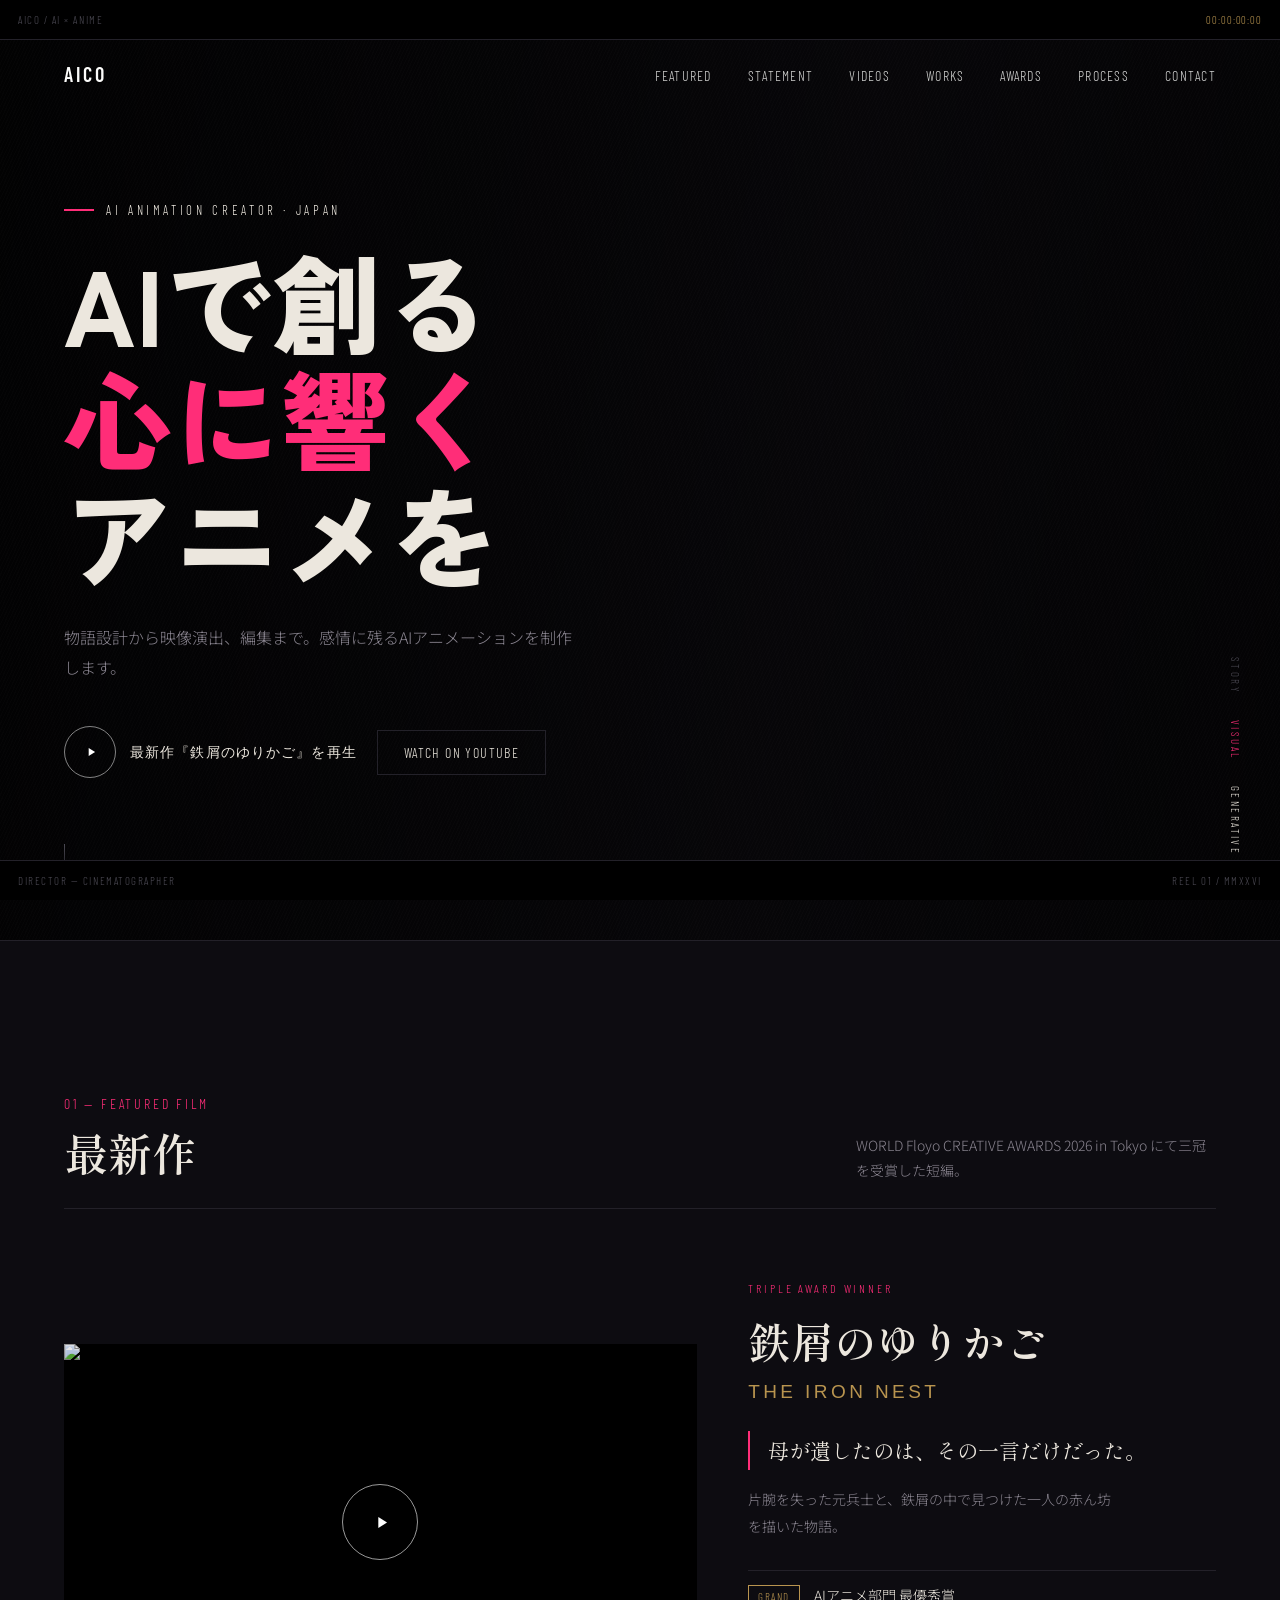
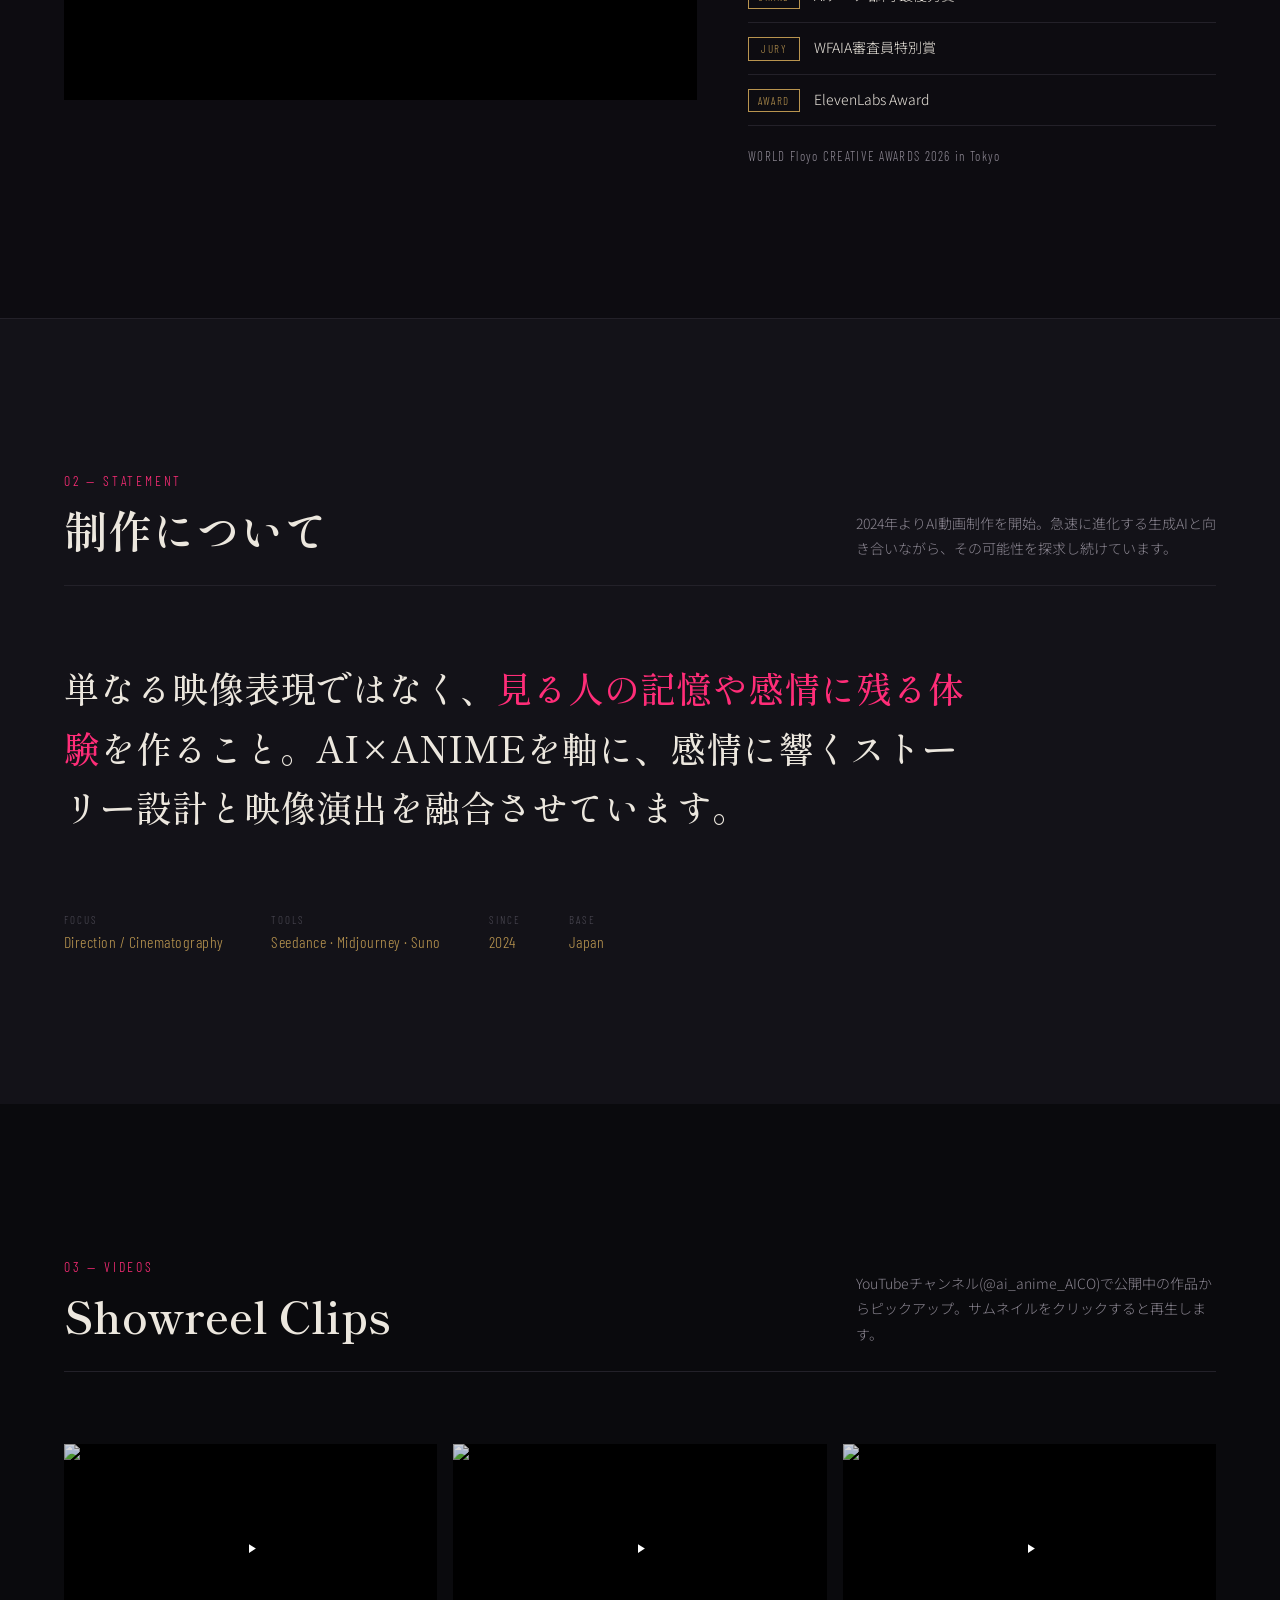
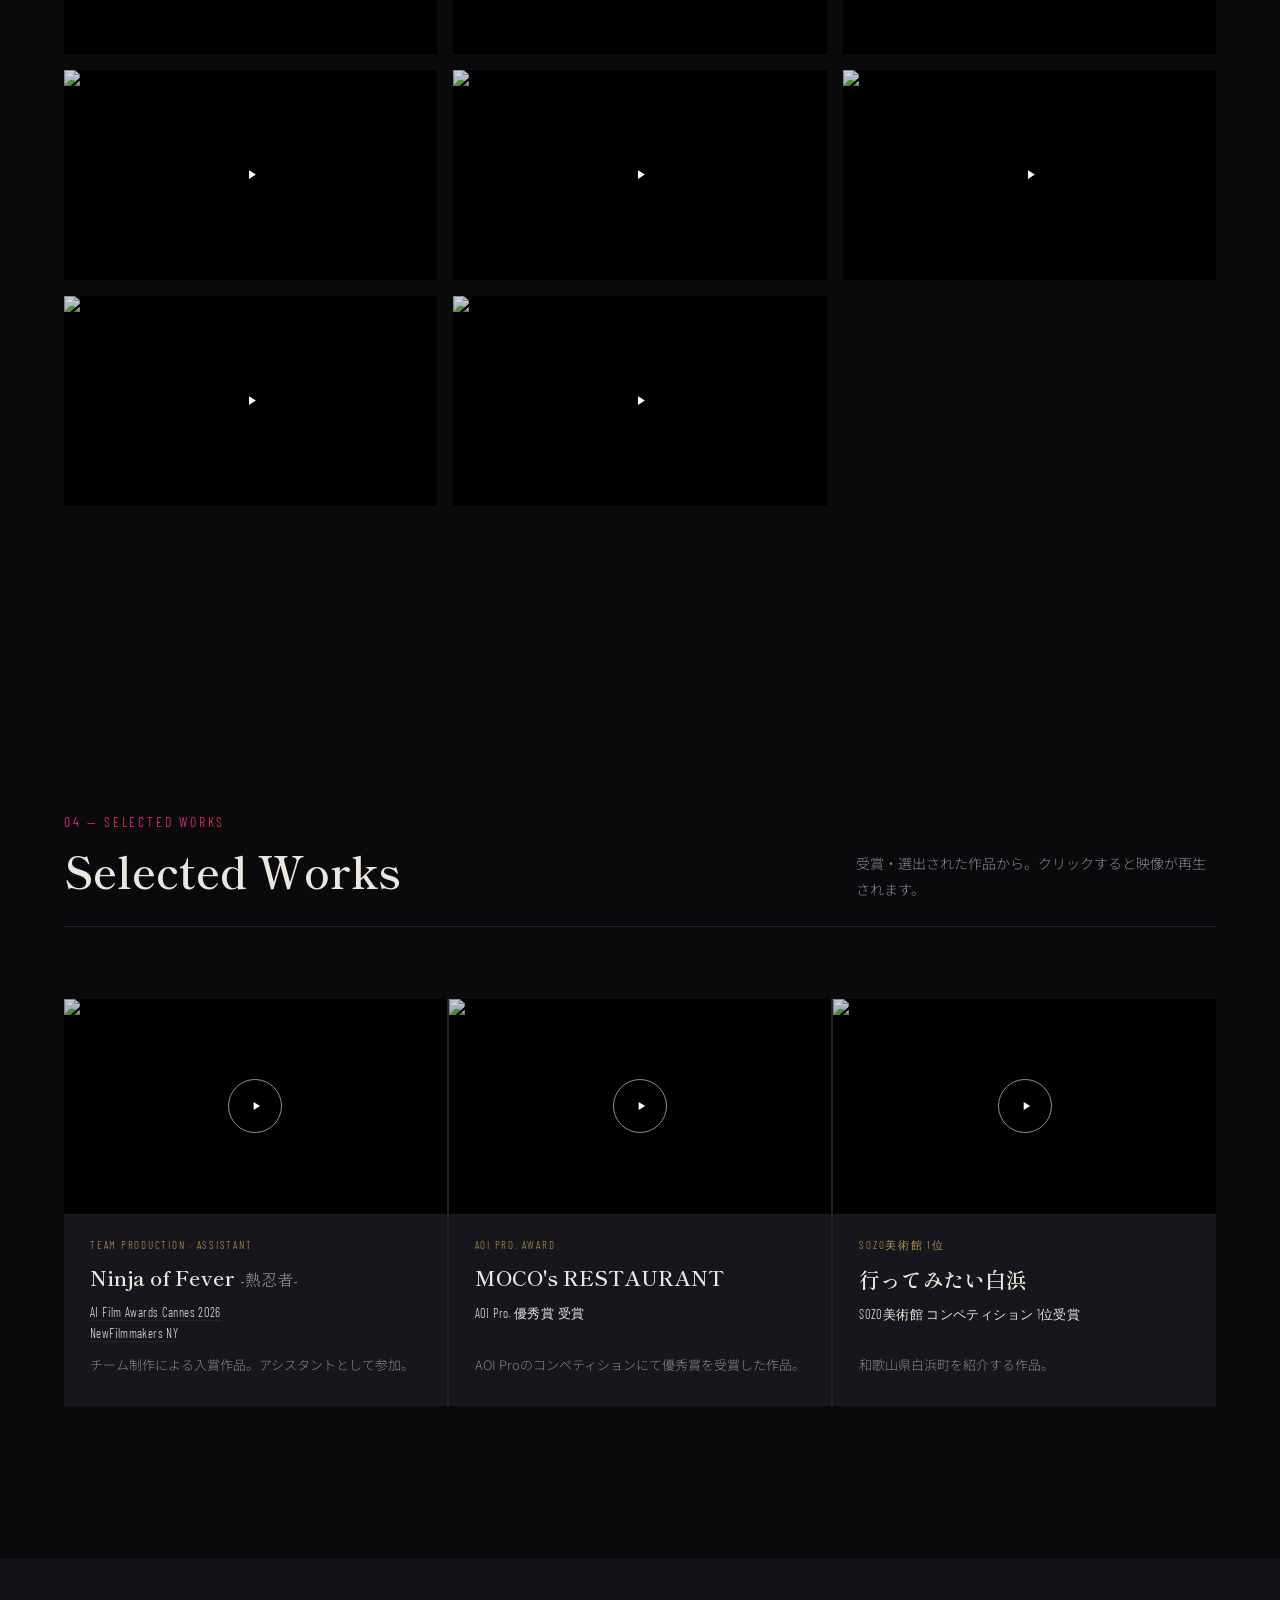
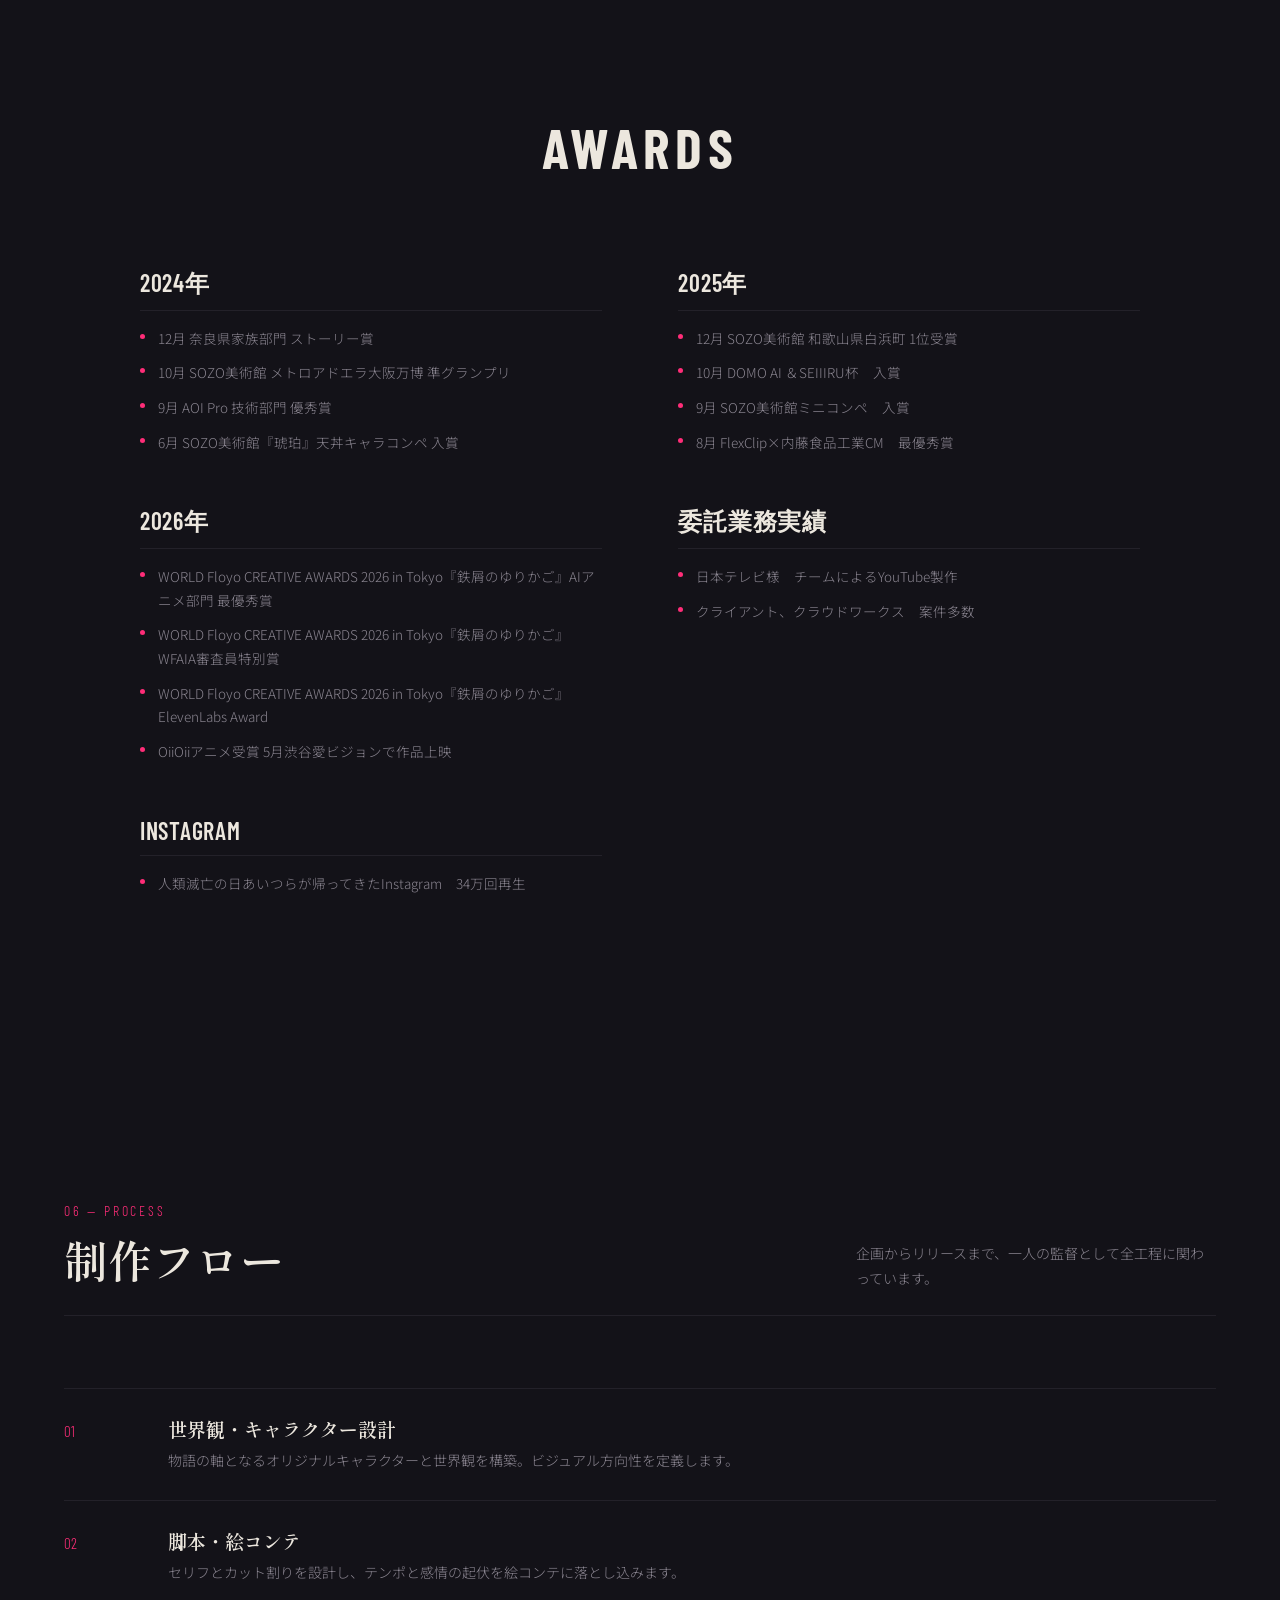
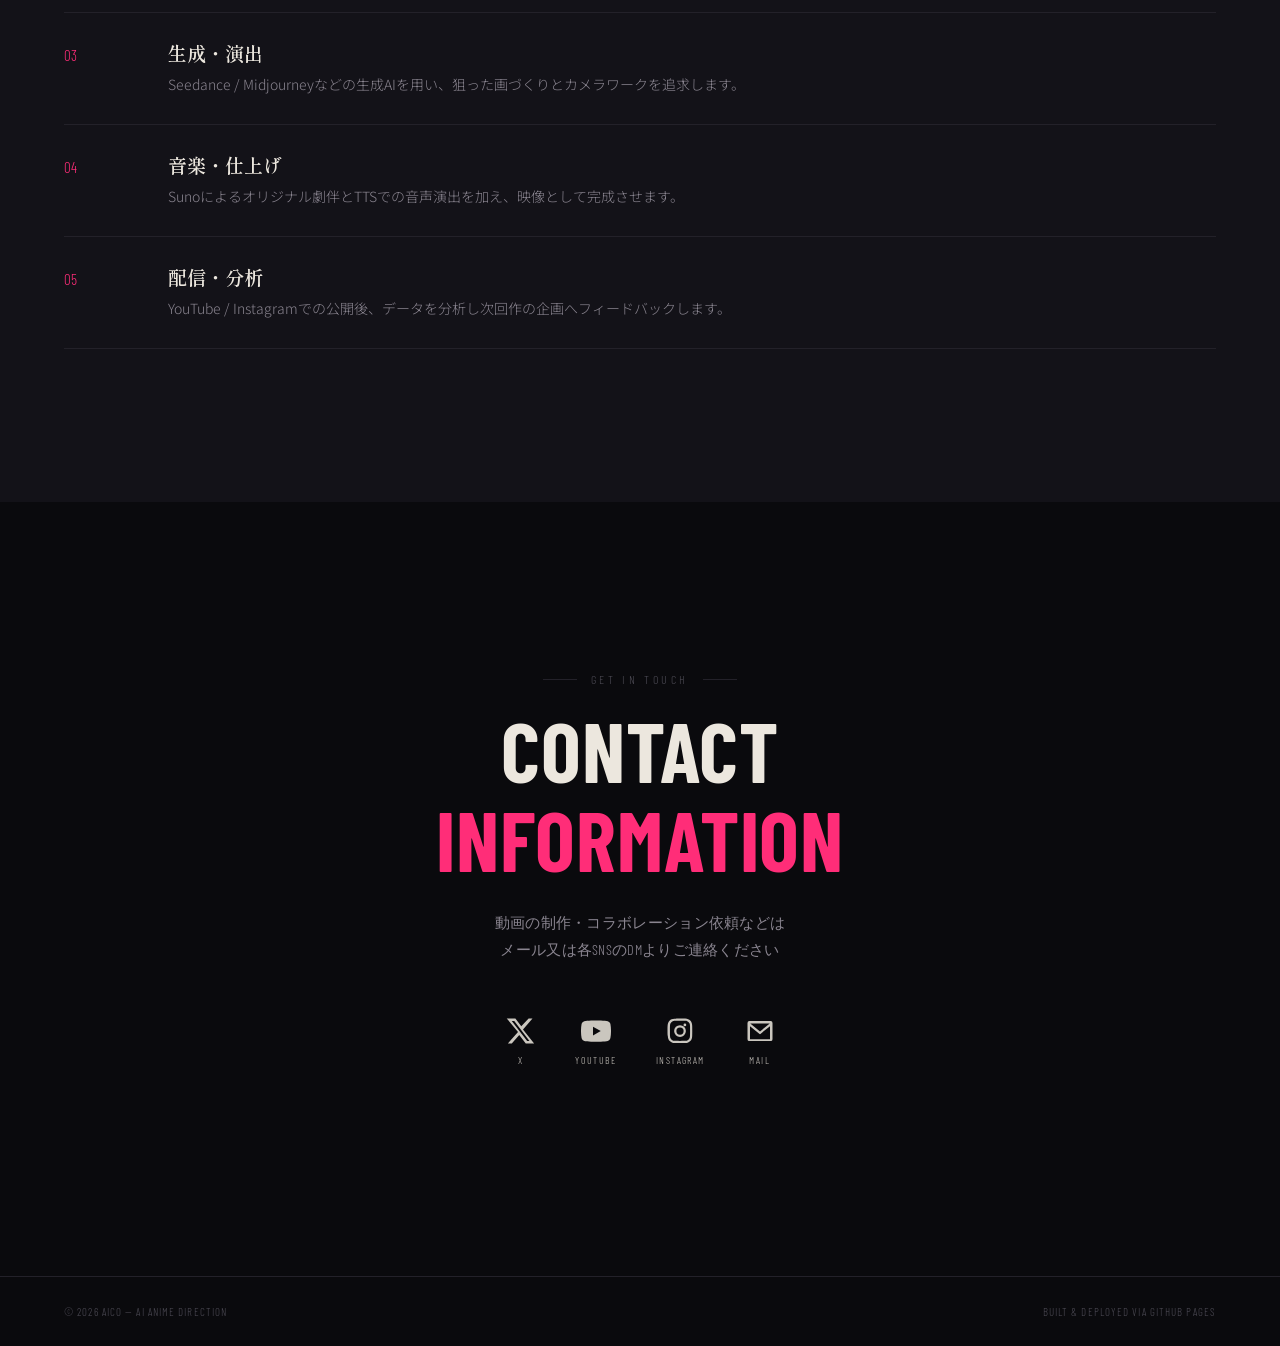
==== commit 0f3b96c2: "Add files via upload" ====
--- a/index.html
+++ b/index.html
@@ -223,6 +223,71 @@
   .statement .meta .k{ font-size:11px; letter-spacing:.18em; text-transform:uppercase; color:var(--text-faint); margin-bottom:6px;}
   .statement .meta .v{ font-size:16px; color:var(--gold); letter-spacing:.03em; }
 
+  /* ---------- featured film ---------- */
+  .featured{ background:#0d0c11; border-top:1px solid var(--line); border-bottom:1px solid var(--line); }
+  .featured-grid{
+    display:grid; grid-template-columns:1.15fr .85fr; gap:clamp(28px,4vw,56px);
+    align-items:center;
+  }
+  @media (max-width:900px){ .featured-grid{ grid-template-columns:1fr; } }
+
+  .featured-media{
+    position:relative; border:0; padding:0; cursor:pointer; background:#000;
+    aspect-ratio:16/9; overflow:hidden; display:block; width:100%;
+    outline-offset:3px;
+  }
+  .featured-media img{ width:100%; height:100%; object-fit:cover; display:block; opacity:.9; transition:opacity .4s, transform .6s ease; }
+  .featured-media:hover img, .featured-media:focus-visible img{ opacity:1; transform:scale(1.03); }
+  .featured-media::after{ content:""; position:absolute; inset:0; background:linear-gradient(200deg, transparent 50%, rgba(0,0,0,.55) 100%); }
+  .featured-media .play-mark{ position:absolute; inset:0; display:flex; align-items:center; justify-content:center; z-index:2; }
+  .featured-media .play-mark::before{
+    content:""; position:absolute; width:74px; height:74px; border-radius:50%;
+    border:1px solid rgba(255,255,255,.6); transition:border-color .3s, transform .3s;
+  }
+  .featured-media:hover .play-mark::before{ border-color:var(--accent); transform:scale(1.07); }
+  .featured-media .play-mark svg{ width:19px; height:19px; fill:#fff; position:relative; margin-left:3px; }
+
+  .featured-body .kicker{
+    font-family:'Barlow Condensed', sans-serif; font-size:12px; letter-spacing:.24em;
+    color:var(--accent); margin-bottom:18px; display:block;
+  }
+  .featured-body h3{
+    font-family:'Shippori Mincho', serif; font-weight:600;
+    font-size:clamp(28px,3.6vw,42px); line-height:1.35; letter-spacing:.02em;
+  }
+  .featured-body h3 .en{
+    display:block; font-family:'Barlow Condensed', sans-serif; font-weight:500;
+    font-size:clamp(15px,1.6vw,19px); letter-spacing:.18em; color:var(--gold);
+    margin-top:10px;
+  }
+  .featured-body .logline{
+    font-family:'Shippori Mincho', serif;
+    font-size:clamp(17px,2vw,21px); line-height:1.85; color:var(--text);
+    margin:26px 0 16px; padding-left:18px; border-left:2px solid var(--accent);
+  }
+  .featured-body .synopsis{
+    font-size:14px; line-height:1.95; color:var(--text-dim); max-width:52ch;
+  }
+  .featured-awards{
+    list-style:none; margin-top:30px; display:flex; flex-direction:column; gap:0;
+    border-top:1px solid var(--line);
+  }
+  .featured-awards li{
+    display:flex; align-items:baseline; gap:14px;
+    padding:13px 0; border-bottom:1px solid var(--line);
+    font-size:14px; line-height:1.6; color:var(--text);
+  }
+  .featured-awards li .laurel{
+    font-family:'Barlow Condensed', sans-serif; font-size:11px; letter-spacing:.14em;
+    color:var(--gold); flex:none; min-width:52px;
+    border:1px solid var(--gold); padding:2px 7px; text-align:center;
+  }
+  .featured-fest{
+    margin-top:22px;
+    font-family:'Barlow Condensed', sans-serif; font-size:13px; letter-spacing:.1em;
+    color:var(--text-dim);
+  }
+
   /* ---------- works : award cards with real playable media ---------- */
   .awards-grid{
     display:grid; grid-template-columns:repeat(auto-fit, minmax(300px,1fr)); gap:2px;
@@ -412,6 +477,7 @@
   <nav>
     <div class="mark">AICO</div>
     <ul>
+      <li><a href="#featured">Featured</a></li>
       <li><a href="#statement">Statement</a></li>
       <li><a href="#videos">Videos</a></li>
       <li><a href="#works">Works</a></li>
@@ -427,8 +493,8 @@
       <div class="hero-bg">
         <div class="yt-wrap">
           <iframe id="hero-bg-video"
-            src="https://www.youtube.com/embed/sz24kob77Ms?autoplay=1&mute=1&loop=1&playlist=sz24kob77Ms&controls=0&showinfo=0&rel=0&modestbranding=1&playsinline=1&iv_load_policy=3&disablekb=1"
-            allow="autoplay; encrypted-media" title="AICO background reel"></iframe>
+            src="https://www.youtube.com/embed/h-4i_7Ld2OE?autoplay=1&mute=1&loop=1&playlist=h-4i_7Ld2OE&controls=0&showinfo=0&rel=0&modestbranding=1&playsinline=1&iv_load_policy=3&disablekb=1"
+            allow="autoplay; encrypted-media" title="鉄屑のゆりかご / THE IRON NEST"></iframe>
         </div>
         <div class="veil"></div>
         <div class="grain"></div>
@@ -447,11 +513,11 @@
         <h1>AIで創る<br><span class="pink">心に響く</span><br>アニメを</h1>
         <p class="sub">物語設計から映像演出、編集まで。感情に残るAIアニメーションを制作します。</p>
         <div class="hero-links">
-          <a class="btn primary" href="https://www.youtube.com/@ai_anime_AICO" target="_blank" rel="noopener">Watch on YouTube</a>
           <button class="play-btn" id="reel-open" type="button">
             <span class="disc"><svg viewBox="0 0 24 24"><path d="M8 5v14l11-7z"/></svg></span>
-            SHOWREELを再生
+            最新作『鉄屑のゆりかご』を再生
           </button>
+          <a class="btn" href="https://www.youtube.com/@ai_anime_AICO" target="_blank" rel="noopener">Watch on YouTube</a>
         </div>
       </div>
 
@@ -466,10 +532,38 @@
       </div>
     </div>
 
+    <section class="featured" id="featured">
+      <div class="section-head">
+        <div>
+          <div class="num">01 — FEATURED FILM</div>
+          <h2>最新作</h2>
+        </div>
+        <p>WORLD Floyo CREATIVE AWARDS 2026 in Tokyo にて三冠を受賞した短編。</p>
+      </div>
+      <div class="featured-grid">
+        <button class="featured-media" data-type="yt" data-id="h-4i_7Ld2OE" type="button" aria-label="鉄屑のゆりかご / THE IRON NEST を再生">
+          <img src="https://img.youtube.com/vi/h-4i_7Ld2OE/maxresdefault.jpg" onerror="this.onerror=null;this.src='https://img.youtube.com/vi/h-4i_7Ld2OE/hqdefault.jpg';" alt="鉄屑のゆりかご / THE IRON NEST">
+          <span class="play-mark"><svg viewBox="0 0 24 24"><path d="M8 5v14l11-7z"/></svg></span>
+        </button>
+        <div class="featured-body">
+          <span class="kicker">TRIPLE AWARD WINNER</span>
+          <h3>鉄屑のゆりかご<span class="en">THE IRON NEST</span></h3>
+          <p class="logline">母が遺したのは、その一言だけだった。</p>
+          <p class="synopsis">片腕を失った元兵士と、鉄屑の中で見つけた一人の赤ん坊を描いた物語。</p>
+          <ul class="featured-awards">
+            <li><span class="laurel">GRAND</span>AIアニメ部門 最優秀賞</li>
+            <li><span class="laurel">JURY</span>WFAIA審査員特別賞</li>
+            <li><span class="laurel">AWARD</span>ElevenLabs Award</li>
+          </ul>
+          <p class="featured-fest">WORLD Floyo CREATIVE AWARDS 2026 in Tokyo</p>
+        </div>
+      </div>
+    </section>
+
     <section class="statement" id="statement">
       <div class="section-head">
         <div>
-          <div class="num">01 — STATEMENT</div>
+          <div class="num">02 — STATEMENT</div>
           <h2>制作について</h2>
         </div>
         <p>2024年よりAI動画制作を開始。急速に進化する生成AIと向き合いながら、その可能性を探求し続けています。</p>
@@ -488,7 +582,7 @@
     <section id="videos">
       <div class="section-head">
         <div>
-          <div class="num">02 — VIDEOS</div>
+          <div class="num">03 — VIDEOS</div>
           <h2>Showreel Clips</h2>
         </div>
         <p>YouTubeチャンネル(@ai_anime_AICO)で公開中の作品からピックアップ。サムネイルをクリックすると再生します。</p>
@@ -532,7 +626,7 @@
     <section id="works">
       <div class="section-head">
         <div>
-          <div class="num">03 — SELECTED WORKS</div>
+          <div class="num">04 — SELECTED WORKS</div>
           <h2>Selected Works</h2>
         </div>
         <p>受賞・選出された作品から。クリックすると映像が再生されます。</p>
@@ -604,6 +698,9 @@
           <div class="awards-block">
             <h3>2026年</h3>
             <ul>
+              <li>WORLD Floyo CREATIVE AWARDS 2026 in Tokyo『鉄屑のゆりかご』AIアニメ部門 最優秀賞</li>
+              <li>WORLD Floyo CREATIVE AWARDS 2026 in Tokyo『鉄屑のゆりかご』WFAIA審査員特別賞</li>
+              <li>WORLD Floyo CREATIVE AWARDS 2026 in Tokyo『鉄屑のゆりかご』ElevenLabs Award</li>
               <li>OiiOiiアニメ受賞 5月渋谷愛ビジョンで作品上映</li>
             </ul>
           </div>
@@ -638,7 +735,7 @@
     <section class="process" id="process">
       <div class="section-head">
         <div>
-          <div class="num">05 — PROCESS</div>
+          <div class="num">06 — PROCESS</div>
           <h2>制作フロー</h2>
         </div>
         <p>企画からリリースまで、一人の監督として全工程に関わっています。</p>
@@ -719,13 +816,13 @@
     reelModal.classList.remove('open');
     reelIframe.src = ''; reelVideo.pause(); reelVideo.src = '';
   }
-  document.getElementById('reel-open').addEventListener('click', ()=> openReel('yt','sz24kob77Ms'));
+  document.getElementById('reel-open').addEventListener('click', ()=> openReel('yt','h-4i_7Ld2OE'));
   document.getElementById('reel-close').addEventListener('click', closeReel);
   reelModal.addEventListener('click', (e)=>{ if(e.target === reelModal) closeReel(); });
   document.querySelectorAll('.video-card').forEach(card=>{
     card.addEventListener('click', ()=> openReel('yt', card.dataset.id));
   });
-  document.querySelectorAll('.award-media').forEach(card=>{
+  document.querySelectorAll('.award-media, .featured-media').forEach(card=>{
     card.addEventListener('click', ()=>{
       const type = card.dataset.type;
       openReel(type, type === 'local' ? card.dataset.src : card.dataset.id);
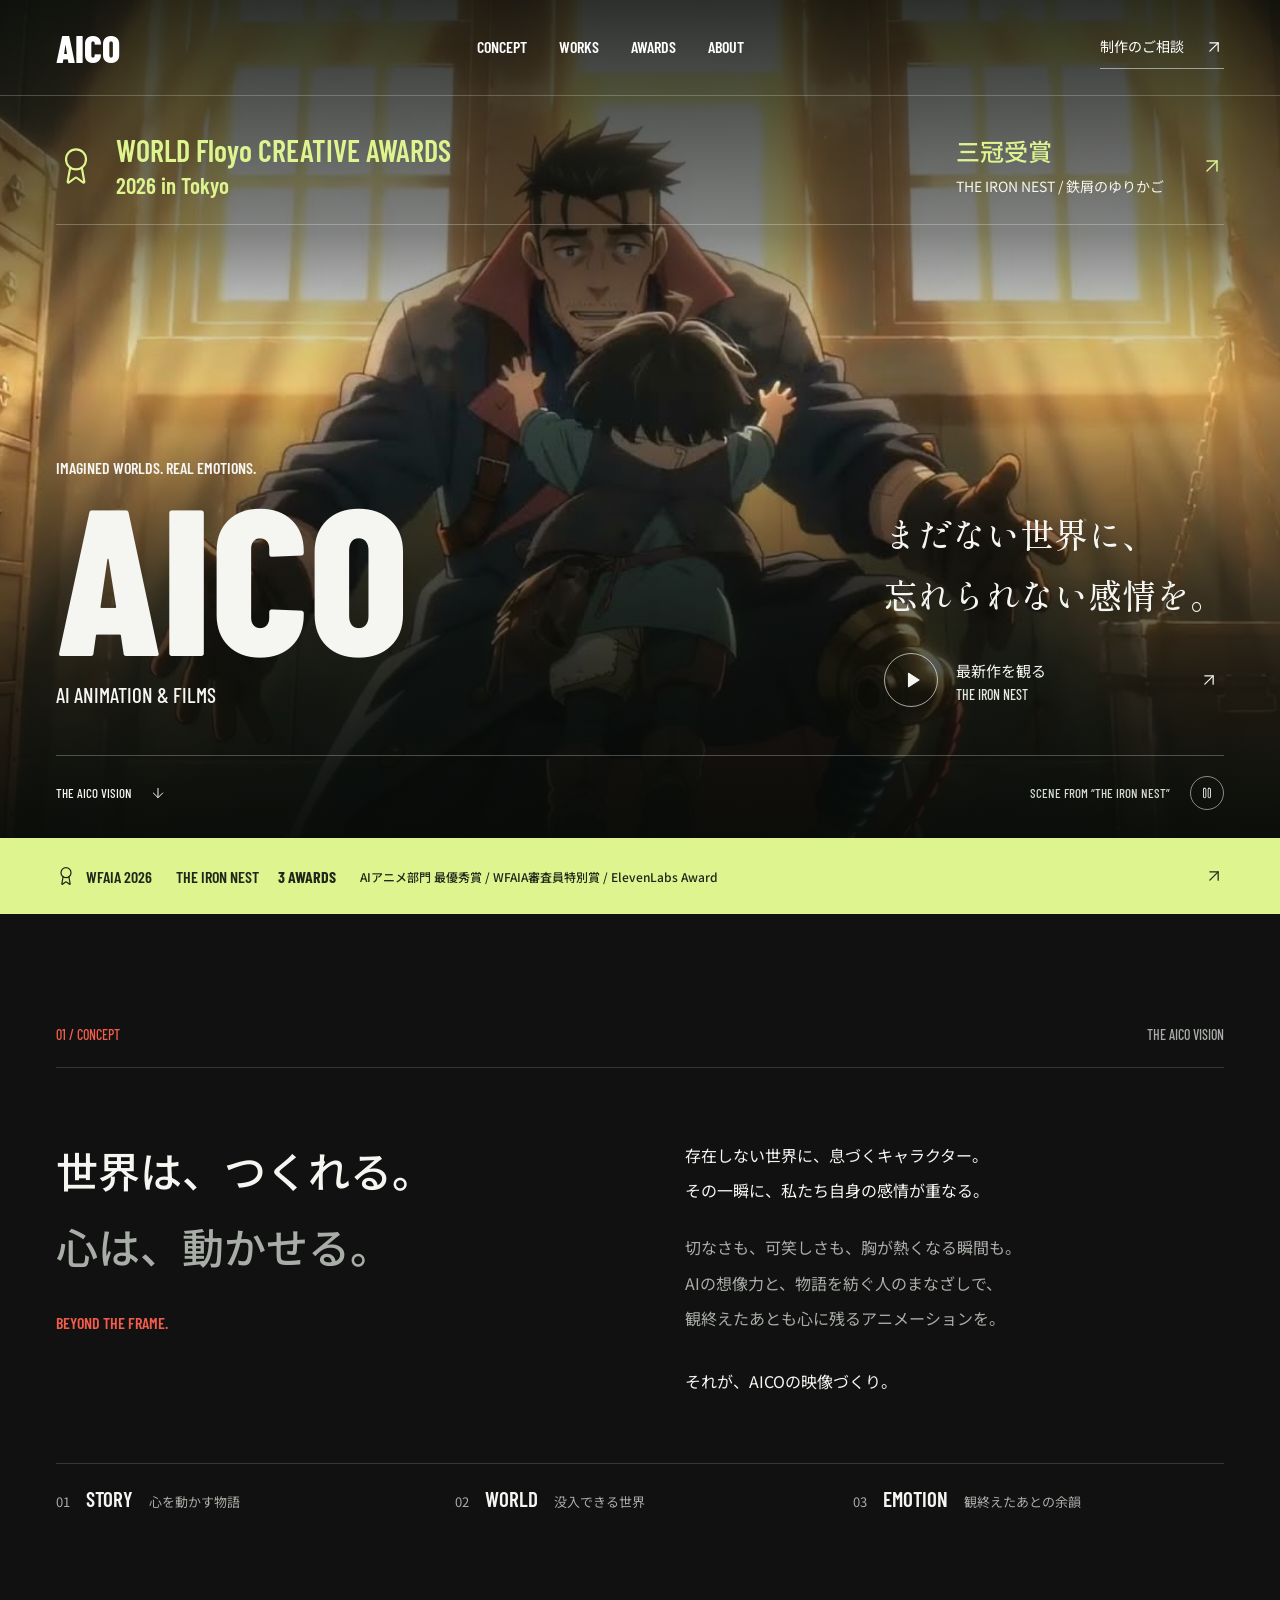
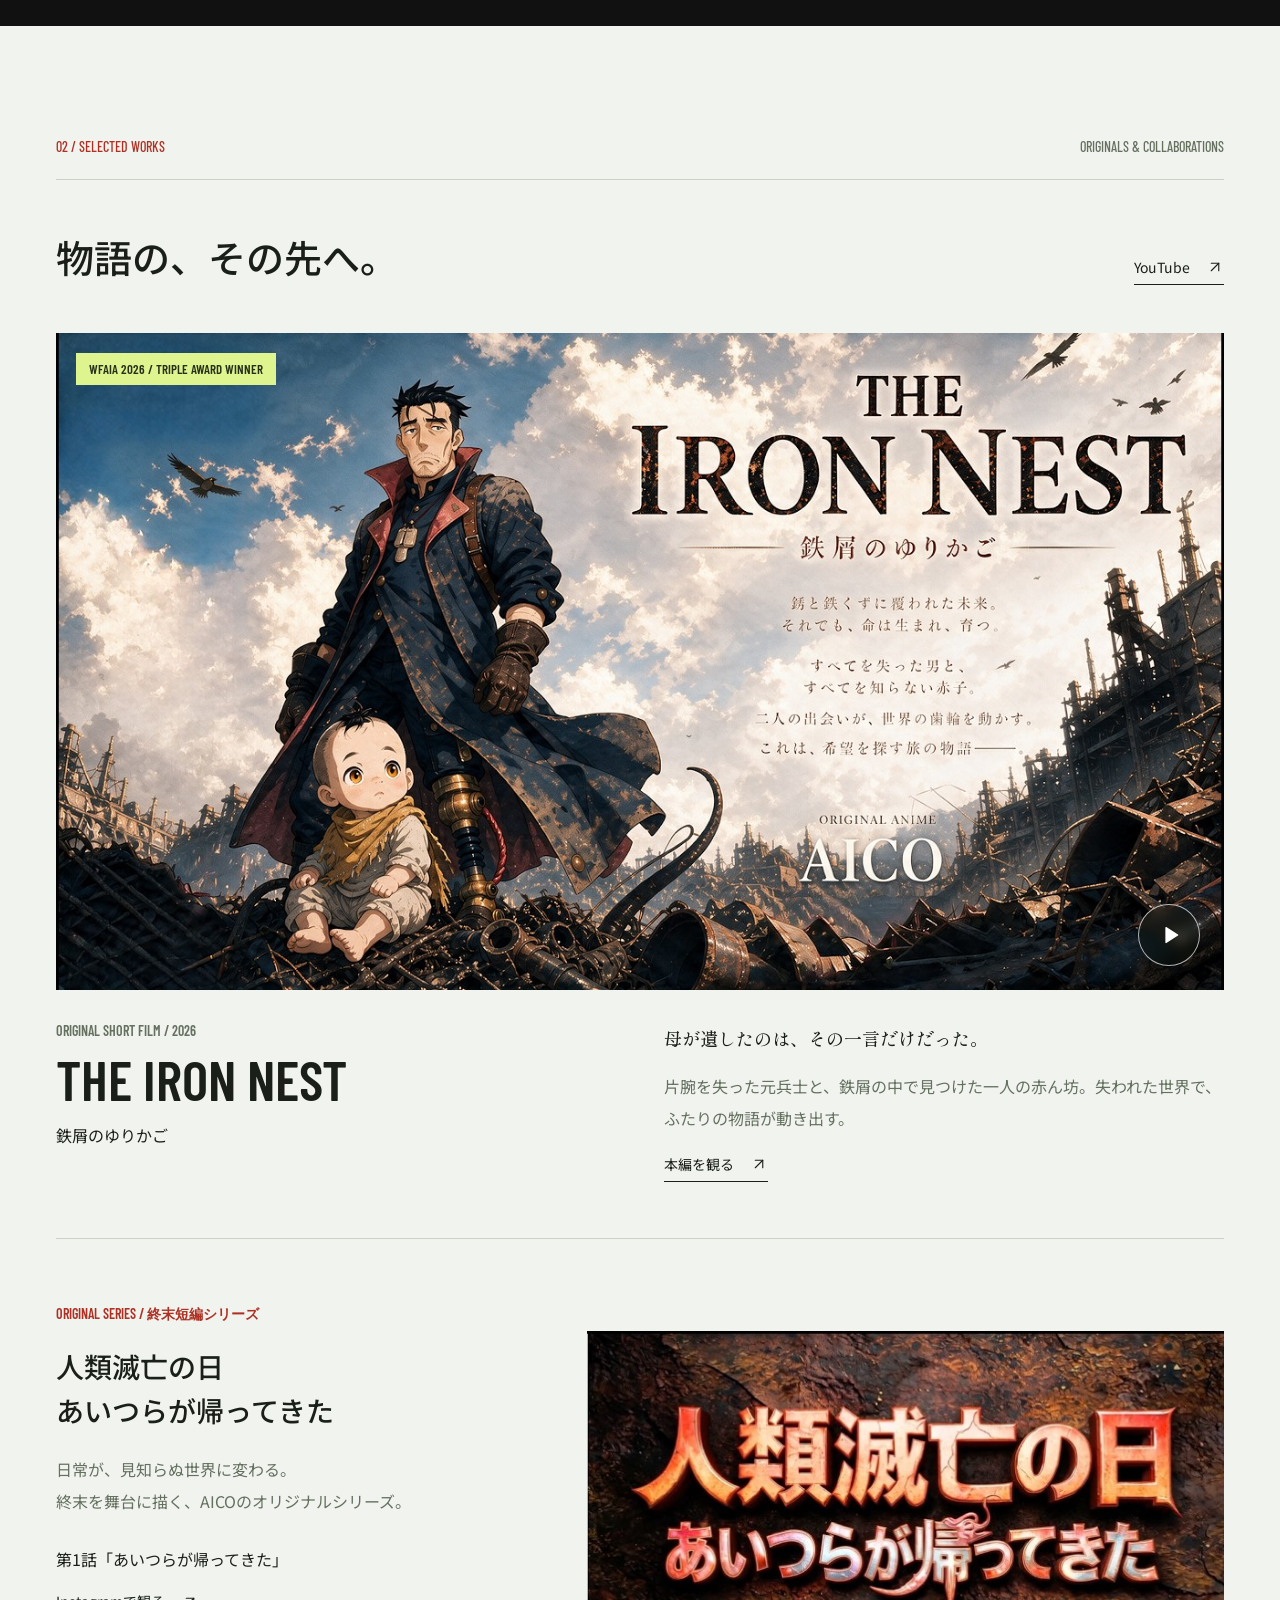
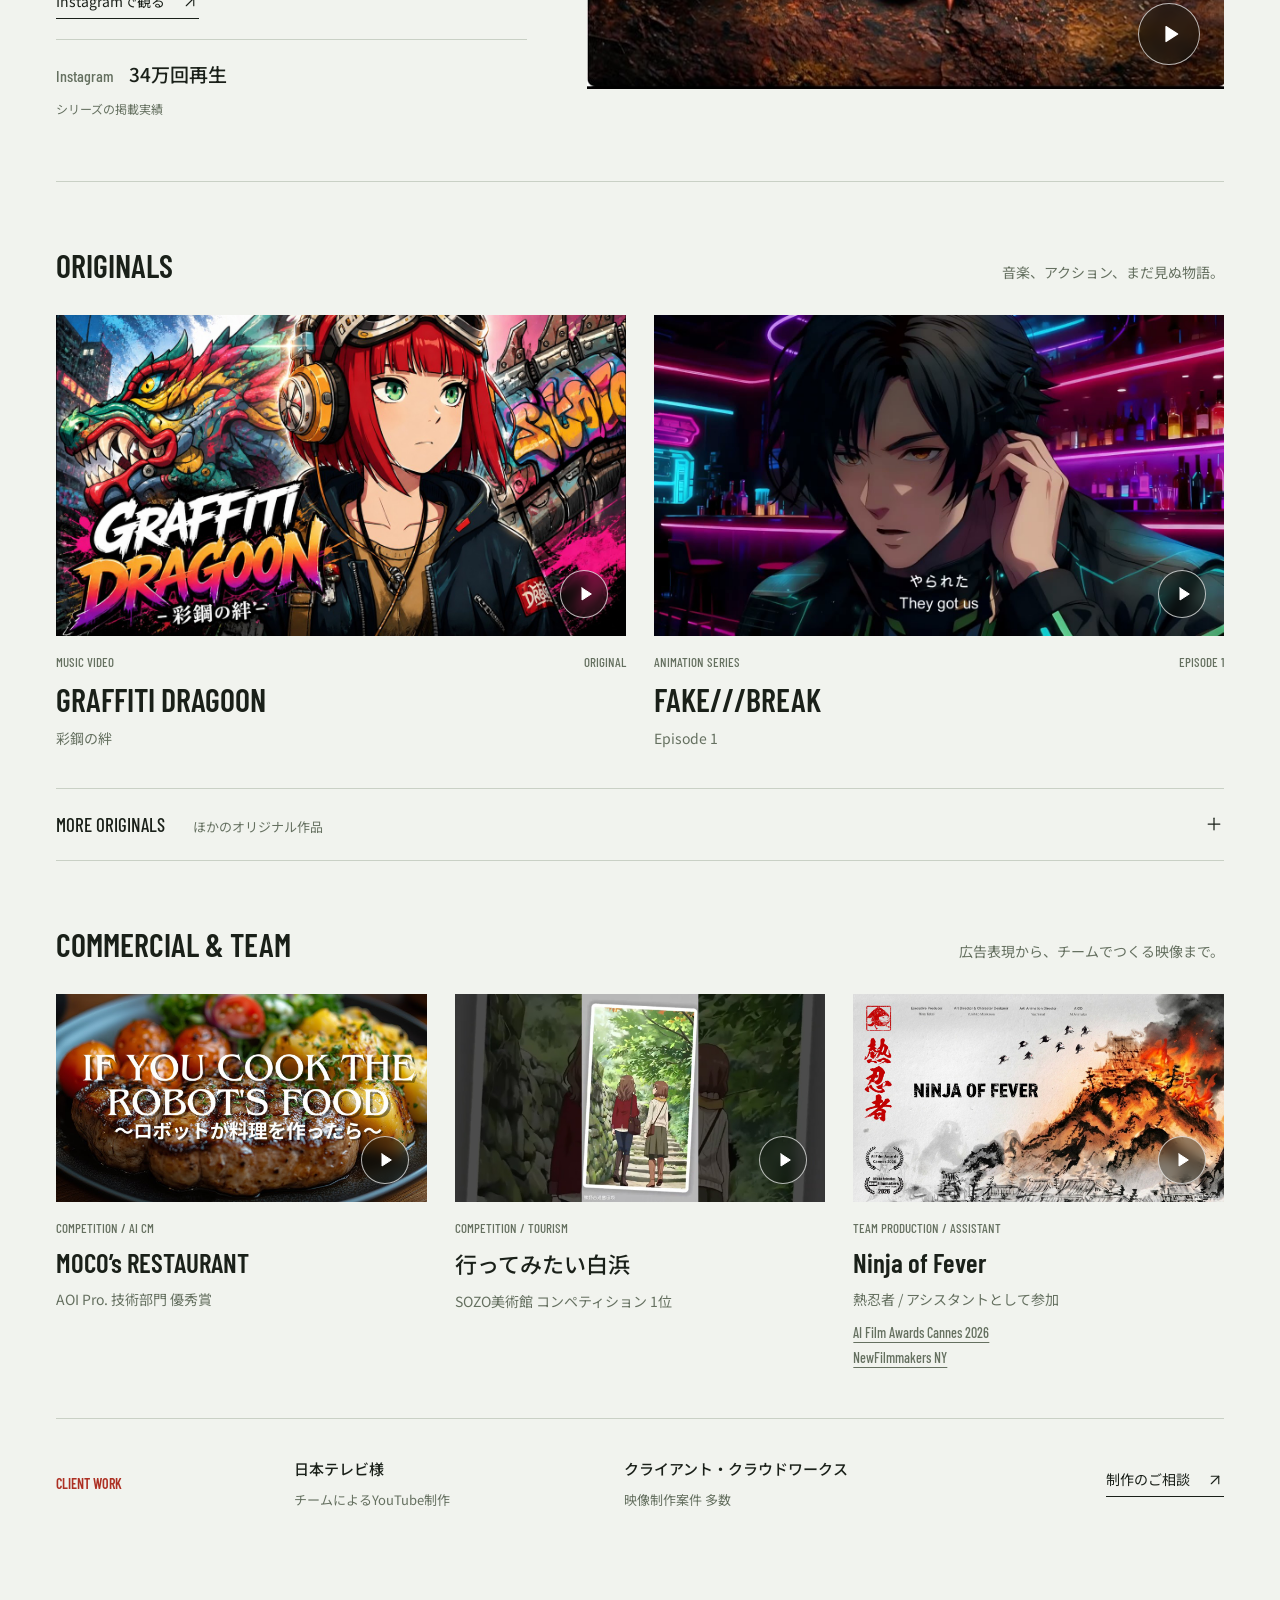
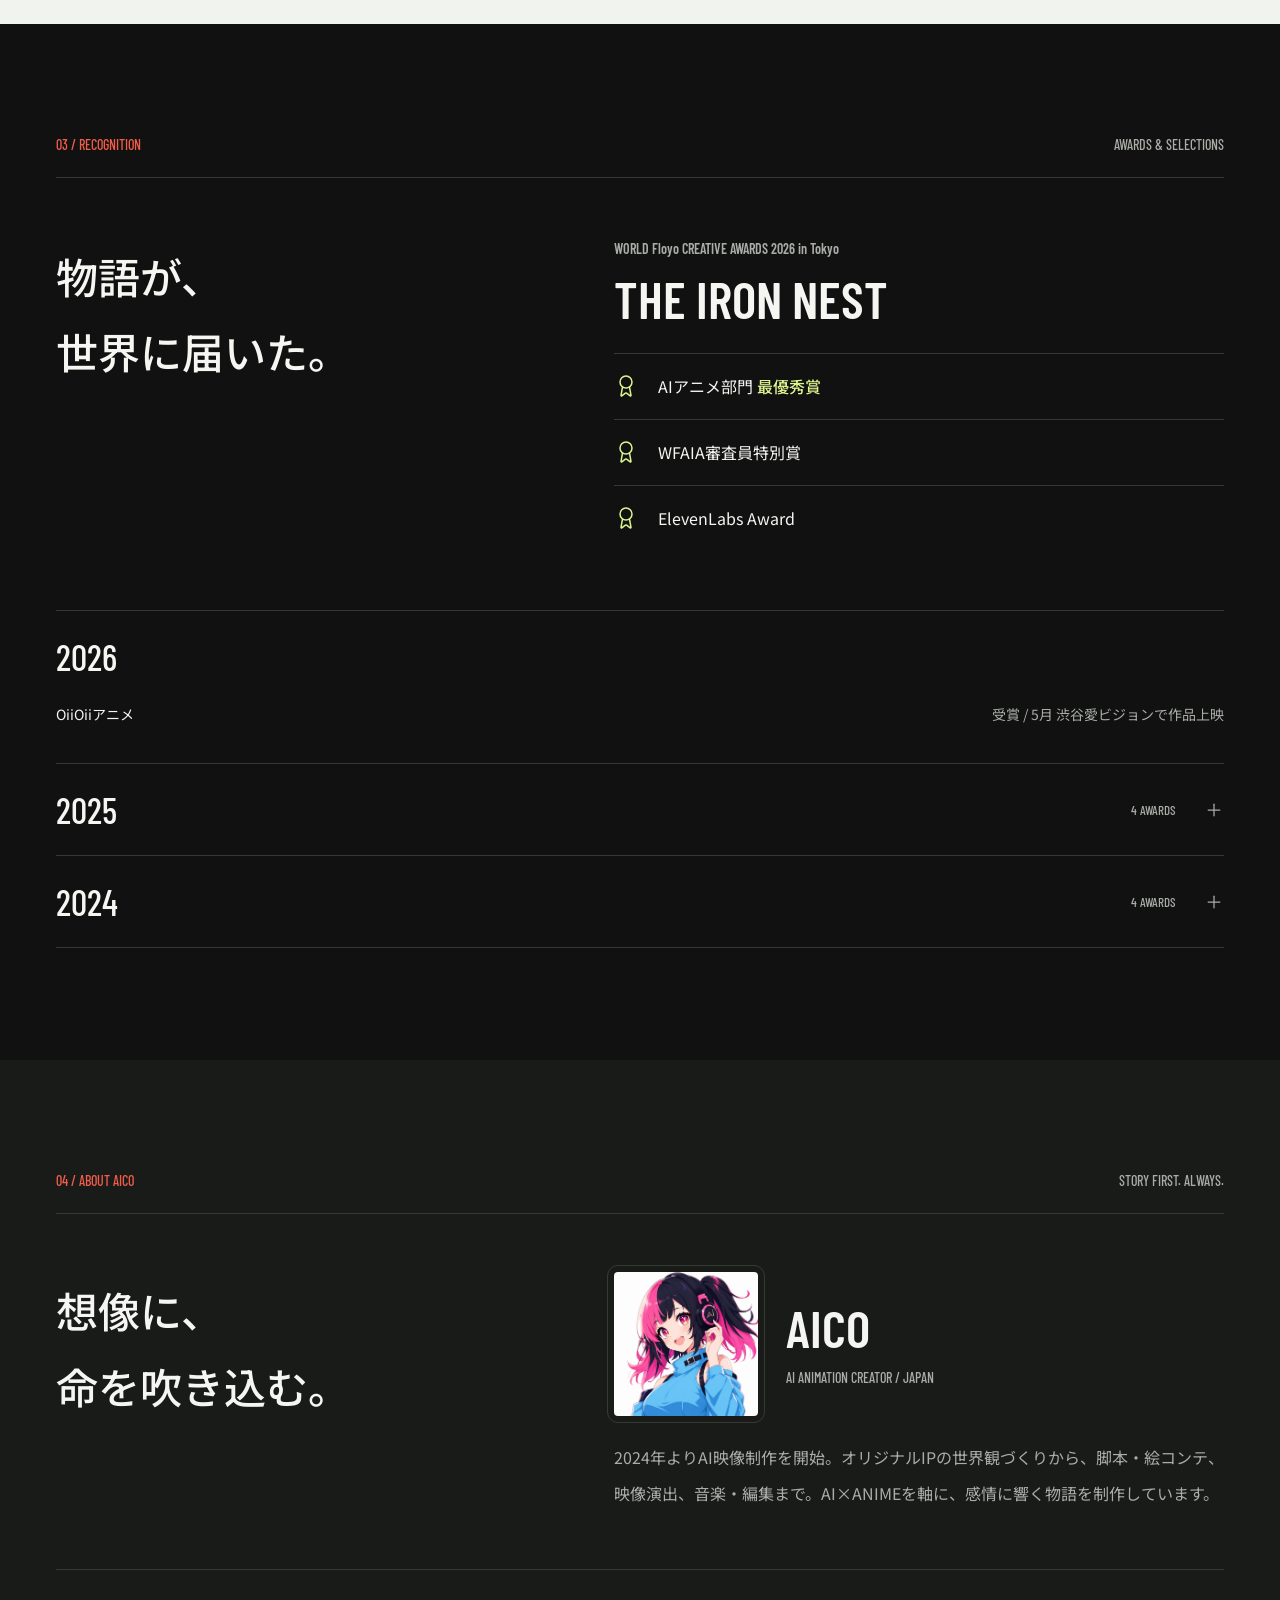
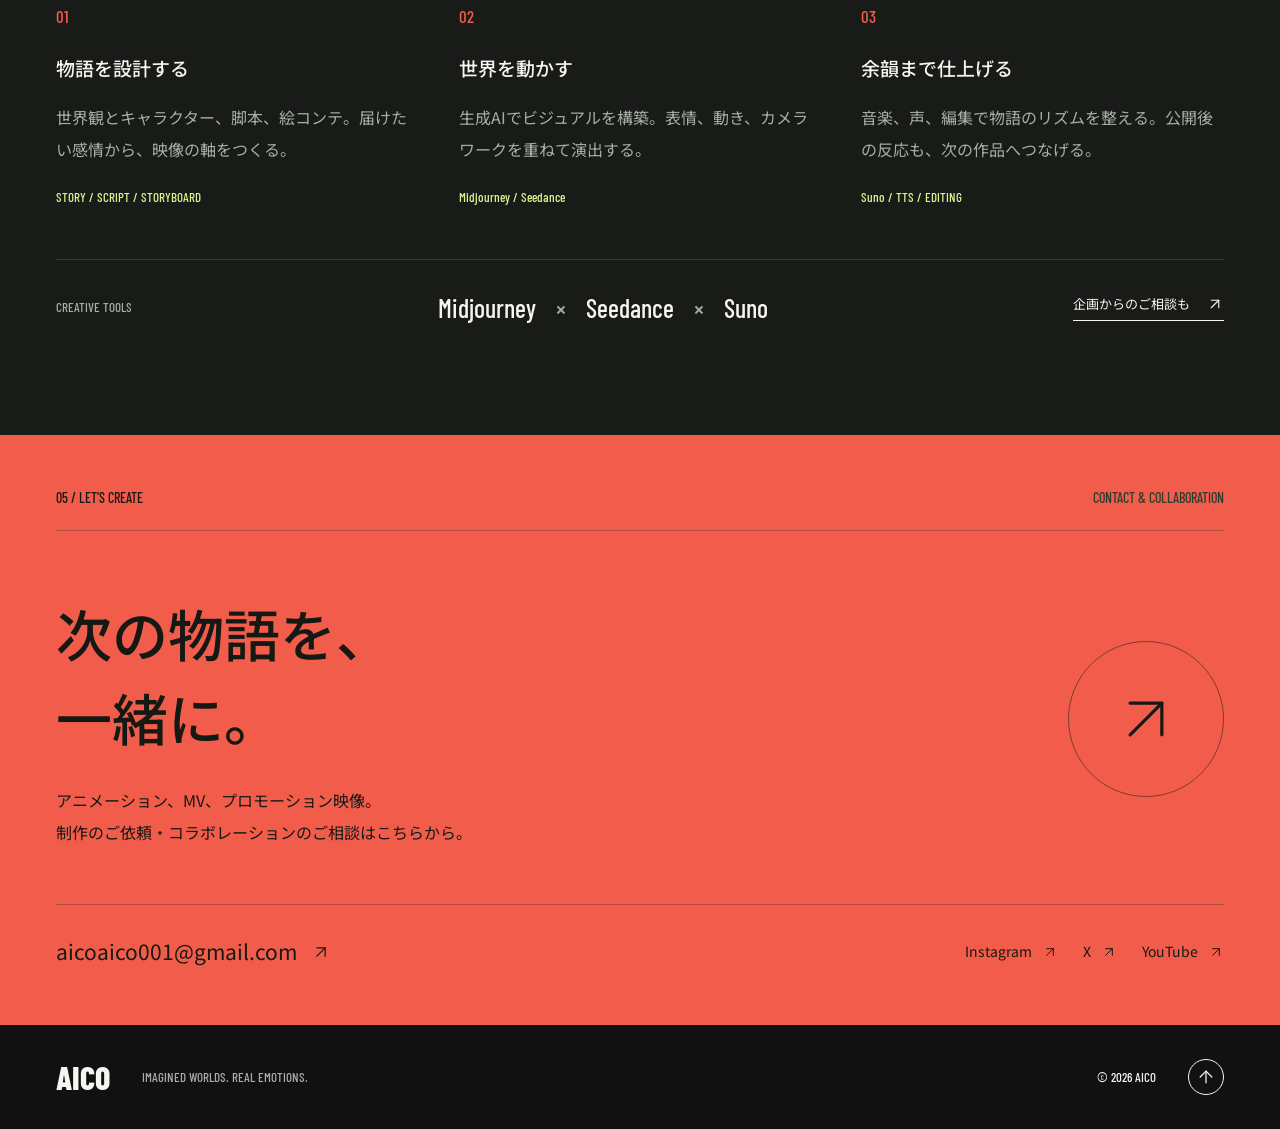
==== commit 91dbc99d: "Add files via upload" ====
--- a/index.html
+++ b/index.html
@@ -1,843 +1,99 @@
 <!DOCTYPE html>
 <html lang="ja">
 <head>
-<meta charset="UTF-8">
-<meta name="viewport" content="width=device-width, initial-scale=1.0">
-<title>AICO | AI Anime Director & Cinematographer</title>
-<meta name="description" content="AICO — AIアニメーション監督・映像作家。オリジナルIPの脚本・絵コンテ・演出を手がける制作ポートフォリオ。">
-<link rel="preconnect" href="https://fonts.googleapis.com">
-<link rel="preconnect" href="https://fonts.gstatic.com" crossorigin>
-<link href="https://fonts.googleapis.com/css2?family=Shippori+Mincho:wght@400;500;600;800&family=Barlow+Condensed:ital,wght@0,400;0,500;0,600;1,400&family=Noto+Sans+JP:wght@300;400;500;700;900&family=Zen+Kaku+Gothic+New:wght@500;700;900&display=swap" rel="stylesheet">
-<style>
-  :root{
-    --bg:#0a0a0d;
-    --bg-raise:#131218;
-    --bg-card:#17161d;
-    --text:#ece7de;
-    --text-dim:#8a8590;
-    --text-faint:#4c4a54;
-    --accent:#ff2d78;
-    --accent-dim:#7a0f3d;
-    --gold:#b8944f;
-    --line:#232129;
-    --bar-h: clamp(22px, 4vw, 40px);
-  }
-  *{box-sizing:border-box; margin:0; padding:0;}
-  html{scroll-behavior:smooth;}
-  body{
-    background:var(--bg);
-    color:var(--text);
-    font-family:'Noto Sans JP', sans-serif;
-    font-weight:300;
-    overflow-x:hidden;
-    -webkit-font-smoothing:antialiased;
-  }
-  ::selection{background:var(--accent); color:#fff;}
-
-  /* ---------- letterbox frame ---------- */
-  .letterbox{
-    position:fixed; left:0; right:0; height:var(--bar-h);
-    background:#000; z-index:500;
-    display:flex; align-items:center;
-    font-family:'Barlow Condensed', sans-serif;
-    font-size:11px; letter-spacing:.14em; text-transform:uppercase;
-    color:var(--text-faint);
-    pointer-events:none;
-  }
-  .letterbox.top{ top:0; justify-content:space-between; padding:0 18px; border-bottom:1px solid var(--line);}
-  .letterbox.bottom{ bottom:0; justify-content:space-between; padding:0 18px; border-top:1px solid var(--line);}
-  .letterbox .tc{ color:var(--gold); font-variant-numeric:tabular-nums; letter-spacing:.08em;}
-  .page{ padding-top:var(--bar-h); padding-bottom:var(--bar-h); }
-
-  /* ---------- nav ---------- */
-  nav{
-    position:fixed; top:var(--bar-h); left:0; right:0; z-index:400;
-    display:flex; justify-content:space-between; align-items:center;
-    padding:22px clamp(20px,5vw,64px);
-    font-family:'Barlow Condensed', sans-serif;
-    letter-spacing:.08em;
-    mix-blend-mode:difference;
-  }
-  nav .mark{ font-weight:600; font-size:20px; letter-spacing:.15em; color:#fff;}
-  nav ul{ list-style:none; display:flex; gap:clamp(16px,3vw,36px); }
-  nav a{ color:#fff; text-decoration:none; font-size:14px; text-transform:uppercase; opacity:.85; transition:opacity .25s;}
-  nav a:hover{ opacity:1;}
-  @media (max-width:640px){ nav ul{ gap:14px; } nav a{ font-size:12px; } }
-
-  /* ---------- hero ---------- */
-  .hero{
-    min-height:100vh;
-    display:flex; flex-direction:column; justify-content:center;
-    position:relative;
-    padding:0 clamp(20px,5vw,64px);
-    overflow:hidden;
-    background:#08070a;
-  }
-  /* real video backdrop */
-  .hero-bg{ position:absolute; inset:0; z-index:0; overflow:hidden; background:#08070a; }
-  .hero-bg .yt-wrap{
-    position:absolute; top:50%; left:50%;
-    width:100vw; height:56.25vw; /* 16:9 */
-    min-height:100vh; min-width:177.78vh; /* cover behavior */
-    transform:translate(-50%,-50%);
-    pointer-events:none;
-  }
-  .hero-bg iframe{ width:100%; height:100%; border:0; }
-  .hero-bg .veil{
-    position:absolute; inset:0;
-    background:linear-gradient(100deg, rgba(0,0,0,.78) 0%, rgba(0,0,0,.42) 40%, rgba(0,0,0,.15) 62%, rgba(0,0,0,.62) 100%);
-  }
-  .hero-bg .grain{
-    position:absolute; inset:-40px;
-    background-image:repeating-linear-gradient(115deg, rgba(255,255,255,.035) 0 1px, transparent 1px 3px);
-    animation:flicker 6s steps(10) infinite;
-    opacity:.35;
-  }
-  @keyframes flicker{ 0%,100%{opacity:.3} 50%{opacity:.42} }
-
-  .hero-inner{ position:relative; z-index:2; }
-
-  .hero .eyebrow{
-    font-family:'Barlow Condensed', sans-serif;
-    letter-spacing:.28em; text-transform:uppercase;
-    font-size:clamp(11px,1.2vw,13px);
-    color:var(--text);
-    margin-bottom:24px;
-    display:flex; align-items:center; gap:12px;
-  }
-  .hero .eyebrow::before{ content:""; width:30px; height:2px; background:var(--accent); display:inline-block;}
-  .hero h1{
-    font-family:'Zen Kaku Gothic New', 'Noto Sans JP', sans-serif;
-    font-weight:900;
-    font-size:clamp(46px, 9vw, 108px);
-    line-height:1.08;
-    letter-spacing:.01em;
-    color:var(--text);
-  }
-  .hero h1 .pink{ color:var(--accent); }
-  .hero .sub{
-    margin-top:30px; max-width:520px;
-    font-size:clamp(14px,1.6vw,16px);
-    line-height:1.9;
-    color:var(--text-dim);
-    font-weight:300;
-  }
-  .hero-links{
-    margin-top:44px; display:flex; gap:20px; flex-wrap:wrap; align-items:center;
-  }
-  .btn{
-    font-family:'Barlow Condensed', sans-serif;
-    letter-spacing:.1em; text-transform:uppercase; font-size:14px;
-    padding:13px 26px; text-decoration:none;
-    border:1px solid var(--line); color:var(--text);
-    display:inline-flex; align-items:center; gap:10px;
-    transition:border-color .3s, background .3s, color .3s;
-  }
-  .btn.primary{ background:var(--accent); border-color:var(--accent); color:#fff; }
-  .btn.primary:hover{ background:#ff478d; border-color:#ff478d; }
-  .btn:not(.primary):hover{ border-color:var(--gold); color:var(--gold); }
-
-  .play-btn{
-    display:inline-flex; align-items:center; gap:14px;
-    background:none; border:none; cursor:pointer; padding:0;
-    font-family:'Barlow Condensed', sans-serif;
-    letter-spacing:.08em; text-transform:uppercase; font-size:14px;
-    color:var(--text);
-  }
-  .play-btn .disc{
-    width:52px; height:52px; border-radius:50%;
-    border:1px solid rgba(255,255,255,.5);
-    display:flex; align-items:center; justify-content:center;
-    position:relative; flex:none;
-    transition:border-color .3s, transform .3s;
-  }
-  .play-btn .disc::before{
-    content:""; position:absolute; inset:0; border-radius:50%;
-    border:1px solid var(--accent); opacity:0; transform:scale(1);
-    animation:ring 2.6s ease-out infinite;
-  }
-  .play-btn .disc svg{ width:14px; height:14px; fill:#fff; margin-left:2px; }
-  .play-btn:hover .disc{ border-color:var(--accent); transform:scale(1.06); }
-  @keyframes ring{
-    0%{ opacity:.55; transform:scale(1); }
-    100%{ opacity:0; transform:scale(1.5); }
-  }
-
-  .hero-vertical{
-    position:absolute; right:clamp(16px,3vw,40px); top:0; bottom:0;
-    display:flex; align-items:flex-end; justify-content:center;
-    z-index:2; pointer-events:none;
-  }
-  .hero-vertical ul{
-    list-style:none; writing-mode:vertical-rl; text-orientation:mixed;
-    display:flex; gap:26px; margin-bottom:70px;
-    font-family:'Barlow Condensed', sans-serif;
-    font-size:11px; letter-spacing:.22em; color:var(--text-faint);
-  }
-  .hero-vertical li:nth-child(2){ color:var(--accent); }
-  .hero-vertical li:nth-child(3){ color:var(--text); }
-
-  .scroll-cue{
-    position:absolute; bottom:56px; left:clamp(20px,5vw,64px); z-index:2;
-    font-family:'Barlow Condensed', sans-serif; font-size:12px;
-    letter-spacing:.2em; text-transform:uppercase; color:var(--text-faint);
-    display:flex; align-items:center; gap:10px;
-  }
-  .scroll-cue .ln{ width:1px; height:40px; background:linear-gradient(var(--text-faint), transparent); animation:pulse 2.4s ease-in-out infinite;}
-  @keyframes pulse{ 0%,100%{opacity:.3} 50%{opacity:1} }
-
-  /* showreel modal */
-  .reel-modal{
-    position:fixed; inset:0; z-index:900; background:rgba(4,4,6,.92);
-    display:none; align-items:center; justify-content:center; padding:40px;
-  }
-  .reel-modal.open{ display:flex; }
-  .reel-modal .frame{ width:min(1000px,100%); aspect-ratio:16/9; background:#000; position:relative; }
-  .reel-modal iframe, .reel-modal video{ width:100%; height:100%; border:0; display:block; }
-  .reel-modal .close{
-    position:absolute; top:-46px; right:0; background:none; border:none;
-    color:var(--text); font-family:'Barlow Condensed', sans-serif;
-    letter-spacing:.1em; text-transform:uppercase; font-size:13px; cursor:pointer;
-  }
-  @media (max-width:640px){ .hero-vertical{ display:none; } }
-
-  /* ---------- section shared ---------- */
-  section{ padding:clamp(80px,12vw,160px) clamp(20px,5vw,64px); position:relative;}
-  .section-head{ display:flex; justify-content:space-between; align-items:flex-end; margin-bottom:clamp(40px,6vw,72px); border-bottom:1px solid var(--line); padding-bottom:24px; flex-wrap:wrap; gap:16px;}
-  .section-head .num{ font-family:'Barlow Condensed', sans-serif; color:var(--accent); font-size:14px; letter-spacing:.2em;}
-  .section-head h2{ font-family:'Shippori Mincho', serif; font-weight:600; font-size:clamp(28px,4vw,44px); margin-top:8px;}
-  .section-head p{ max-width:360px; color:var(--text-dim); font-size:14px; line-height:1.8;}
-
-  /* ---------- statement ---------- */
-  .statement{ background:var(--bg-raise); }
-  .statement .grid{ display:grid; grid-template-columns:1fr; gap:40px; }
-  .statement blockquote{
-    font-family:'Shippori Mincho', serif;
-    font-size:clamp(22px,3.4vw,36px);
-    line-height:1.65; font-weight:500; color:var(--text);
-    max-width:920px;
-  }
-  .statement blockquote .accent{ color:var(--accent); }
-  .statement .meta{ margin-top:36px; display:flex; gap:48px; flex-wrap:wrap; }
-  .statement .meta div{ font-family:'Barlow Condensed', sans-serif; }
-  .statement .meta .k{ font-size:11px; letter-spacing:.18em; text-transform:uppercase; color:var(--text-faint); margin-bottom:6px;}
-  .statement .meta .v{ font-size:16px; color:var(--gold); letter-spacing:.03em; }
-
-  /* ---------- featured film ---------- */
-  .featured{ background:#0d0c11; border-top:1px solid var(--line); border-bottom:1px solid var(--line); }
-  .featured-grid{
-    display:grid; grid-template-columns:1.15fr .85fr; gap:clamp(28px,4vw,56px);
-    align-items:center;
-  }
-  @media (max-width:900px){ .featured-grid{ grid-template-columns:1fr; } }
-
-  .featured-media{
-    position:relative; border:0; padding:0; cursor:pointer; background:#000;
-    aspect-ratio:16/9; overflow:hidden; display:block; width:100%;
-    outline-offset:3px;
-  }
-  .featured-media img{ width:100%; height:100%; object-fit:cover; display:block; opacity:.9; transition:opacity .4s, transform .6s ease; }
-  .featured-media:hover img, .featured-media:focus-visible img{ opacity:1; transform:scale(1.03); }
-  .featured-media::after{ content:""; position:absolute; inset:0; background:linear-gradient(200deg, transparent 50%, rgba(0,0,0,.55) 100%); }
-  .featured-media .play-mark{ position:absolute; inset:0; display:flex; align-items:center; justify-content:center; z-index:2; }
-  .featured-media .play-mark::before{
-    content:""; position:absolute; width:74px; height:74px; border-radius:50%;
-    border:1px solid rgba(255,255,255,.6); transition:border-color .3s, transform .3s;
-  }
-  .featured-media:hover .play-mark::before{ border-color:var(--accent); transform:scale(1.07); }
-  .featured-media .play-mark svg{ width:19px; height:19px; fill:#fff; position:relative; margin-left:3px; }
-
-  .featured-body .kicker{
-    font-family:'Barlow Condensed', sans-serif; font-size:12px; letter-spacing:.24em;
-    color:var(--accent); margin-bottom:18px; display:block;
-  }
-  .featured-body h3{
-    font-family:'Shippori Mincho', serif; font-weight:600;
-    font-size:clamp(28px,3.6vw,42px); line-height:1.35; letter-spacing:.02em;
-  }
-  .featured-body h3 .en{
-    display:block; font-family:'Barlow Condensed', sans-serif; font-weight:500;
-    font-size:clamp(15px,1.6vw,19px); letter-spacing:.18em; color:var(--gold);
-    margin-top:10px;
-  }
-  .featured-body .logline{
-    font-family:'Shippori Mincho', serif;
-    font-size:clamp(17px,2vw,21px); line-height:1.85; color:var(--text);
-    margin:26px 0 16px; padding-left:18px; border-left:2px solid var(--accent);
-  }
-  .featured-body .synopsis{
-    font-size:14px; line-height:1.95; color:var(--text-dim); max-width:52ch;
-  }
-  .featured-awards{
-    list-style:none; margin-top:30px; display:flex; flex-direction:column; gap:0;
-    border-top:1px solid var(--line);
-  }
-  .featured-awards li{
-    display:flex; align-items:baseline; gap:14px;
-    padding:13px 0; border-bottom:1px solid var(--line);
-    font-size:14px; line-height:1.6; color:var(--text);
-  }
-  .featured-awards li .laurel{
-    font-family:'Barlow Condensed', sans-serif; font-size:11px; letter-spacing:.14em;
-    color:var(--gold); flex:none; min-width:52px;
-    border:1px solid var(--gold); padding:2px 7px; text-align:center;
-  }
-  .featured-fest{
-    margin-top:22px;
-    font-family:'Barlow Condensed', sans-serif; font-size:13px; letter-spacing:.1em;
-    color:var(--text-dim);
-  }
-
-  /* ---------- works : award cards with real playable media ---------- */
-  .awards-grid{
-    display:grid; grid-template-columns:repeat(auto-fit, minmax(300px,1fr)); gap:2px;
-    background:var(--line);
-  }
-  .award-card{
-    background:var(--bg-card); display:flex; flex-direction:column;
-    opacity:0; transform:translateY(20px);
-    transition:opacity .7s ease, transform .7s ease;
-  }
-  .award-card.in{ opacity:1; transform:translateY(0); }
-  .award-media{
-    position:relative; border:0; padding:0; cursor:pointer; background:#000;
-    aspect-ratio:16/9; overflow:hidden; display:block; width:100%;
-  }
-  .award-media img, .award-media video{ width:100%; height:100%; object-fit:cover; display:block; opacity:.82; transition:opacity .35s, transform .5s; }
-  .award-media:hover img, .award-media:hover video{ opacity:1; transform:scale(1.04); }
-  .award-media::after{ content:""; position:absolute; inset:0; background:linear-gradient(200deg, transparent 45%, rgba(0,0,0,.5) 100%); }
-  .award-media .play-mark{ position:absolute; inset:0; display:flex; align-items:center; justify-content:center; z-index:2; }
-  .award-media .play-mark::before{
-    content:""; position:absolute; width:52px; height:52px; border-radius:50%;
-    border:1px solid rgba(255,255,255,.55); transition:border-color .3s, transform .3s;
-  }
-  .award-media:hover .play-mark::before{ border-color:var(--accent); transform:scale(1.08); }
-  .award-media .play-mark svg{ width:14px; height:14px; fill:#fff; position:relative; margin-left:2px; }
-  .award-body{ padding:24px 26px 28px; display:flex; flex-direction:column; gap:12px; flex:1; }
-  .award-body .tag{ font-family:'Barlow Condensed', sans-serif; font-size:11px; letter-spacing:.16em; text-transform:uppercase; color:var(--gold); }
-  .award-body h3{ font-family:'Shippori Mincho', serif; font-size:21px; font-weight:600; line-height:1.4; }
-  .award-body h3 .jp{ font-size:16px; color:var(--text-dim); font-weight:400; }
-  .award-list{ list-style:none; display:flex; flex-direction:column; gap:5px; }
-  .award-list li{ font-family:'Barlow Condensed', sans-serif; font-size:12.5px; letter-spacing:.03em; color:var(--text); }
-  .award-list a{ color:var(--text); text-decoration:none; border-bottom:1px solid var(--line); transition:border-color .3s, color .3s; }
-  .award-list a:hover{ color:var(--accent); border-color:var(--accent); }
-  .award-body p{ font-size:13px; line-height:1.85; color:var(--text-dim); margin-top:auto; }
-
-  /* ---------- video grid : uniform 16:9, clear thumbnails ---------- */
-  .video-grid{
-    display:grid; grid-template-columns:repeat(auto-fit, minmax(280px,1fr));
-    gap:16px;
-  }
-  .video-card{
-    position:relative; border:0; padding:0; cursor:pointer; background:#000;
-    overflow:hidden; display:block; aspect-ratio:16/9;
-  }
-  .video-card img{ width:100%; height:100%; object-fit:cover; display:block; opacity:.85; transition:opacity .4s, transform .6s ease; }
-  .video-card:hover img{ opacity:1; transform:scale(1.05); }
-  .video-card::after{
-    content:""; position:absolute; inset:0;
-    background:linear-gradient(200deg, transparent 45%, rgba(0,0,0,.5) 100%);
-  }
-  .video-card .play-mark{
-    position:absolute; inset:0; display:flex; align-items:center; justify-content:center; z-index:2;
-  }
-  .video-card .play-mark::before{
-    content:""; position:absolute; width:52px; height:52px; border-radius:50%;
-    border:1px solid rgba(255,255,255,.6); transition:border-color .3s, transform .3s;
-    backdrop-filter:blur(2px);
-  }
-  .video-card:hover .play-mark::before{ border-color:var(--accent); transform:scale(1.1); }
-  .video-card .caption{
-    position:absolute; left:0; right:0; bottom:0; z-index:2;
-    padding:14px 16px; text-align:left;
-  }
-  .video-card .caption .ttl{
-    font-family:'Shippori Mincho', serif; font-size:13.5px; color:#fff;
-    line-height:1.4; margin-bottom:5px; display:block;
-  }
-  .video-card .caption .badge{
-    font-family:'Barlow Condensed', sans-serif; font-size:10.5px; letter-spacing:.08em;
-    color:var(--gold); text-transform:uppercase;
-  }
-  .video-card .play-mark svg{ width:15px; height:15px; fill:#fff; position:relative; margin-left:2px; }
-
-  /* ---------- awards history ---------- */
-  .awards-history{ background:var(--bg-raise); }
-  .awards-title{
-    text-align:center; font-family:'Barlow Condensed', sans-serif; font-weight:700;
-    text-transform:uppercase; letter-spacing:.1em;
-    font-size:clamp(32px,6vw,56px); color:var(--text);
-    margin-bottom:clamp(50px,8vw,88px);
-  }
-  .awards-columns{
-    display:grid; grid-template-columns:1fr 1fr; gap:clamp(36px,6vw,80px);
-    max-width:1000px; margin:0 auto;
-  }
-  .awards-block{ margin-bottom:clamp(32px,5vw,52px); }
-  .awards-block:last-child{ margin-bottom:0; }
-  .awards-block h3{
-    font-family:'Barlow Condensed', sans-serif; font-weight:600;
-    font-size:clamp(19px,2.4vw,24px); letter-spacing:.03em; color:var(--text);
-    margin-bottom:16px; padding-bottom:10px; border-bottom:1px solid var(--line);
-  }
-  .awards-block ul{ list-style:none; display:flex; flex-direction:column; gap:11px; }
-  .awards-block li{
-    font-size:13.5px; line-height:1.75; color:var(--text-dim);
-    padding-left:18px; position:relative;
-  }
-  .awards-block li::before{
-    content:""; position:absolute; left:0; top:7px;
-    width:5px; height:5px; border-radius:50%; background:var(--accent);
-  }
-  @media (max-width:720px){ .awards-columns{ grid-template-columns:1fr; } }
-
-  /* ---------- process ---------- */
-  .process{ background:var(--bg-raise); }
-  .process-list{ display:flex; flex-direction:column; }
-  .process-item{
-    display:grid; grid-template-columns:80px 1fr; gap:24px;
-    padding:26px 0; border-bottom:1px solid var(--line);
-    align-items:baseline;
-  }
-  .process-item:first-child{ border-top:1px solid var(--line); }
-  .process-item .no{ font-family:'Barlow Condensed', sans-serif; color:var(--accent); font-size:15px; }
-  .process-item h4{ font-family:'Shippori Mincho', serif; font-size:19px; font-weight:600; margin-bottom:6px;}
-  .process-item p{ color:var(--text-dim); font-size:14px; line-height:1.85; max-width:640px;}
-
-  /* ---------- contact ---------- */
-  .contact{
-    text-align:center;
-    position:relative;
-    padding-top:clamp(90px,14vw,170px);
-    padding-bottom:clamp(90px,14vw,170px);
-  }
-  .contact .eyebrow-line{
-    display:flex; align-items:center; justify-content:center; gap:14px;
-    margin-bottom:20px;
-  }
-  .contact .eyebrow-line span{
-    font-family:'Barlow Condensed', sans-serif; font-size:12px; letter-spacing:.3em;
-    text-transform:uppercase; color:var(--text-faint);
-  }
-  .contact .eyebrow-line::before, .contact .eyebrow-line::after{
-    content:""; width:34px; height:1px; background:var(--line);
-  }
-  .contact h2{
-    font-family:'Barlow Condensed', sans-serif; font-weight:700;
-    text-transform:uppercase;
-    font-size:clamp(38px,7.5vw,84px); line-height:1.05; letter-spacing:.01em;
-    margin-bottom:26px;
-  }
-  .contact h2 .pink{ color:var(--accent); }
-  .contact p.lead{
-    color:var(--text-dim); max-width:520px; margin:0 auto 52px;
-    line-height:1.9; font-size:14.5px;
-    font-family:'Barlow Condensed', sans-serif; letter-spacing:.02em;
-  }
-  .icon-row{
-    display:flex; align-items:center; justify-content:center;
-    gap:clamp(20px,4vw,40px); flex-wrap:wrap;
-  }
-  .icon-row a, .icon-row .icon-disabled{
-    display:flex; flex-direction:column; align-items:center; gap:8px;
-    color:var(--text); text-decoration:none;
-    opacity:.85; transition:opacity .3s, transform .3s;
-  }
-  .icon-row a:hover{ opacity:1; transform:translateY(-3px); color:var(--accent); }
-  .icon-row svg{ width:30px; height:30px; fill:currentColor; }
-  .icon-row .icon-disabled{ opacity:.28; cursor:default; }
-  .icon-row .icon-label{ font-family:'Barlow Condensed', sans-serif; font-size:10px; letter-spacing:.14em; text-transform:uppercase; }
-
-  footer{
-    padding:28px clamp(20px,5vw,64px);
-    display:flex; justify-content:space-between; flex-wrap:wrap; gap:10px;
-    font-family:'Barlow Condensed', sans-serif; font-size:11px; letter-spacing:.1em;
-    color:var(--text-faint); border-top:1px solid var(--line);
-    text-transform:uppercase;
-  }
-
-  @media (prefers-reduced-motion: reduce){
-    html{ scroll-behavior:auto; }
-    .scroll-cue .ln{ animation:none; }
-    .award-card{ transition:none; }
-  }
-</style>
+  <meta charset="UTF-8">
+  <meta name="viewport" content="width=device-width, initial-scale=1">
+  <meta name="theme-color" content="#101110">
+  <meta name="referrer" content="strict-origin-when-cross-origin">
+  <title>AICO | まだない世界に、忘れられない感情を。</title>
+  <meta name="description" content="AIアニメーション作家 AICO。まだない世界に、忘れられない感情を。WFAIA 2026三冠の『THE IRON NEST』をはじめ、オリジナルアニメ、MV、クライアントワークを制作。">
+  <link rel="icon" href="favicon.svg" type="image/svg+xml">
+  <link rel="preload" as="font" type="font/woff2" href="assets/barlow-3.woff2" crossorigin>
+  <link rel="stylesheet" href="fonts.css">
+  <link rel="preload" as="image" href="assets/iron-maxres3.jpg" fetchpriority="high">
+  <link rel="stylesheet" href="style.css">
+  <script src="assets/lucide.min.js" defer></script>
+  <script src="main.js" defer></script>
 </head>
 <body>
-
-  <div class="letterbox top">
-    <span>AICO / AI × ANIME</span>
-    <span class="tc" id="tc-top">00:00:00:00</span>
-  </div>
-  <div class="letterbox bottom">
-    <span>DIRECTOR — CINEMATOGRAPHER</span>
-    <span>REEL 01 / MMXXVI</span>
-  </div>
-
-  <nav>
-    <div class="mark">AICO</div>
-    <ul>
-      <li><a href="#featured">Featured</a></li>
-      <li><a href="#statement">Statement</a></li>
-      <li><a href="#videos">Videos</a></li>
-      <li><a href="#works">Works</a></li>
-      <li><a href="#awards">Awards</a></li>
-      <li><a href="#process">Process</a></li>
-      <li><a href="#contact">Contact</a></li>
-    </ul>
-  </nav>
-
-  <div class="page">
-
-    <section class="hero">
-      <div class="hero-bg">
-        <div class="yt-wrap">
-          <iframe id="hero-bg-video"
-            src="https://www.youtube.com/embed/h-4i_7Ld2OE?autoplay=1&mute=1&loop=1&playlist=h-4i_7Ld2OE&controls=0&showinfo=0&rel=0&modestbranding=1&playsinline=1&iv_load_policy=3&disablekb=1"
-            allow="autoplay; encrypted-media" title="鉄屑のゆりかご / THE IRON NEST"></iframe>
+  <a class="skip-link" href="#main">本文へ</a>
+  <header class="site-header" id="site-header">
+    <a class="wordmark" href="#top" aria-label="AICO トップへ">AICO</a>
+    <nav class="desktop-nav" aria-label="メインナビゲーション"><a href="#concept">CONCEPT</a><a href="#works">WORKS</a><a href="#awards">AWARDS</a><a href="#about">ABOUT</a></nav>
+    <a class="header-contact" href="#contact">制作のご相談 <i data-lucide="arrow-up-right" aria-hidden="true"></i></a>
+    <button class="icon-button menu-toggle" id="menu-toggle" type="button" aria-label="メニューを開く" aria-expanded="false" aria-controls="mobile-nav" title="メニュー"><i data-lucide="menu" aria-hidden="true"></i></button>
+    <nav id="mobile-nav" class="mobile-nav" aria-label="モバイルナビゲーション" hidden><a href="#concept">CONCEPT <span>コンセプト</span></a><a href="#works">WORKS <span>作品</span></a><a href="#awards">AWARDS <span>受賞歴</span></a><a href="#about">ABOUT <span>AICOについて</span></a><a href="#contact">CONTACT <span>制作のご相談</span></a></nav>
+  </header>
+  <main id="main">
+    <section class="hero" id="top" aria-label="AICO AI Animation & Films">
+      <div class="hero-media" aria-hidden="true"><img class="hero-still" src="assets/iron-maxres3.jpg" alt="" width="1280" height="720" fetchpriority="high"></div>
+      <a class="hero-accolade" href="#awards" aria-label="WORLD Floyo CREATIVE AWARDS 2026 in Tokyo 三冠受賞の詳細へ">
+        <i data-lucide="award" aria-hidden="true"></i>
+        <span class="hero-accolade-title"><span>WORLD Floyo CREATIVE AWARDS</span><span>2026 in Tokyo</span></span>
+        <span class="hero-accolade-result"><strong>三冠受賞</strong><span>THE IRON NEST / 鉄屑のゆりかご</span></span>
+        <i class="accolade-arrow" data-lucide="arrow-up-right" aria-hidden="true"></i>
+      </a>
+      <div class="hero-content">
+        <div class="hero-identity"><p class="eyebrow">IMAGINED WORLDS. REAL EMOTIONS.</p><h1>AICO</h1><p class="hero-role">AI ANIMATION &amp; FILMS</p></div>
+        <div class="hero-statement"><p class="hero-concept">まだない世界に、<br>忘れられない感情を。</p><a class="watch-link" href="https://www.youtube.com/watch?v=h-4i_7Ld2OE" data-film="h-4i_7Ld2OE" data-title="THE IRON NEST / 鉄屑のゆりかご" aria-label="最新作 THE IRON NESTを観る"><span class="play-circle"><i data-lucide="play" aria-hidden="true"></i></span><span>最新作を観る<small>THE IRON NEST</small></span><i data-lucide="arrow-up-right" aria-hidden="true"></i></a></div>
+      </div>
+      <div class="hero-bottom"><a href="#concept">THE AICO VISION <i data-lucide="arrow-down" aria-hidden="true"></i></a><span class="hero-credit">SCENE FROM “THE IRON NEST”</span><button class="icon-button motion-toggle" id="motion-toggle" aria-label="背景の動きを一時停止" aria-pressed="false" title="背景の動きを一時停止" type="button"><i data-lucide="pause" aria-hidden="true"></i></button></div>
+    </section>
+    <a class="recognition-strip" href="#awards"><span class="recognition-label"><i data-lucide="award" aria-hidden="true"></i> WFAIA 2026</span><span>THE IRON NEST <b>3 AWARDS</b></span><span class="recognition-detail">AIアニメ部門 最優秀賞 / WFAIA審査員特別賞 / ElevenLabs Award</span><i data-lucide="arrow-up-right" aria-hidden="true"></i></a>
+    <section class="section concept-section" id="concept">
+      <div class="section-index"><span>01 / CONCEPT</span><span>THE AICO VISION</span></div>
+      <div class="concept-layout"><div class="concept-title"><h2>世界は、つくれる。<br><span>心は、動かせる。</span></h2><p class="concept-english">BEYOND THE FRAME.</p></div><div class="concept-copy"><p>存在しない世界に、息づくキャラクター。<br>その一瞬に、私たち自身の感情が重なる。</p><p>切なさも、可笑しさも、胸が熱くなる瞬間も。<br>AIの想像力と、物語を紡ぐ人のまなざしで、<br>観終えたあとも心に残るアニメーションを。</p><p class="concept-signature">それが、AICOの映像づくり。</p></div></div>
+      <div class="concept-values"><span>01 <b>STORY</b> 心を動かす物語</span><span>02 <b>WORLD</b> 没入できる世界</span><span>03 <b>EMOTION</b> 観終えたあとの余韻</span></div>
+    </section>
+    <section class="section works-section" id="works">
+      <div class="section-index"><span>02 / SELECTED WORKS</span><span>ORIGINALS &amp; COLLABORATIONS</span></div>
+      <div class="section-heading"><h2>物語の、その先へ。</h2><a class="text-link" href="https://www.youtube.com/@ai_anime_AICO" target="_blank" rel="noopener">YouTube <i data-lucide="arrow-up-right" aria-hidden="true"></i></a></div>
+      <article class="featured-film" id="featured">
+        <a class="film-image featured-image" href="https://www.youtube.com/watch?v=h-4i_7Ld2OE" data-film="h-4i_7Ld2OE" data-title="THE IRON NEST / 鉄屑のゆりかご" aria-label="THE IRON NEST 鉄屑のゆりかごを再生"><img src="assets/h-4i_7Ld2OE.jpg" width="1280" height="720" alt="鉄屑の世界に立つ元兵士と赤ん坊。THE IRON NESTのポスター" loading="lazy"><span class="film-badge">WFAIA 2026 / TRIPLE AWARD WINNER</span><span class="image-play"><i data-lucide="play" aria-hidden="true"></i></span></a>
+        <div class="featured-info"><div><p class="eyebrow">ORIGINAL SHORT FILM / 2026</p><h3>THE IRON NEST</h3><p class="film-jp">鉄屑のゆりかご</p></div><div class="featured-description"><p class="logline">母が遺したのは、その一言だけだった。</p><p>片腕を失った元兵士と、鉄屑の中で見つけた一人の赤ん坊。失われた世界で、ふたりの物語が動き出す。</p><a class="text-link" href="https://www.youtube.com/watch?v=h-4i_7Ld2OE" data-film="h-4i_7Ld2OE" data-title="THE IRON NEST / 鉄屑のゆりかご">本編を観る <i data-lucide="arrow-up-right" aria-hidden="true"></i></a></div></div>
+      </article>
+      <div id="additional-works">
+        <article class="series-feature" id="videos">
+          <div class="series-copy"><p class="eyebrow">ORIGINAL SERIES / 終末短編シリーズ</p><h3>人類滅亡の日<br>あいつらが帰ってきた</h3><p>日常が、見知らぬ世界に変わる。<br>終末を舞台に描く、AICOのオリジナルシリーズ。</p><p class="episode-label">第1話「あいつらが帰ってきた」</p><a class="text-link" href="https://www.instagram.com/reel/DZKYTdDCmfH/" target="_blank" rel="noopener" aria-label="人類滅亡の日あいつらが帰ってきた 第1話をInstagramで観る（新しいタブ）">Instagramで観る <i data-lucide="arrow-up-right" aria-hidden="true"></i></a><p class="series-stat">Instagram <strong>34万回再生</strong><span>シリーズの掲載実績</span></p></div>
+          <a class="film-image" href="https://www.instagram.com/reel/DZKYTdDCmfH/" target="_blank" rel="noopener" aria-label="人類滅亡の日あいつらが帰ってきた 第1話をInstagramで観る（新しいタブ）"><img src="assets/ykMIA1uqmKk.jpg" width="640" height="480" loading="lazy" alt="人類滅亡の日あいつらが帰ってきたのタイトルビジュアル"><span class="image-play"><i data-lucide="play" aria-hidden="true"></i></span></a>
+        </article>
+        <div class="works-subheading"><h3>ORIGINALS</h3><p>音楽、アクション、まだ見ぬ物語。</p></div>
+        <div class="film-grid">
+          <article class="film-item"><a class="film-image" href="https://www.youtube.com/watch?v=5lQveOvMK58" data-film="5lQveOvMK58" data-title="GRAFFITI DRAGOON / 彩鋼の絆" aria-label="GRAFFITI DRAGOON 彩鋼の絆を再生"><img src="assets/5lQveOvMK58.jpg" width="1280" height="720" alt="赤い髪の少女と色鮮やかなドラゴン。GRAFFITI DRAGOONのビジュアル" loading="lazy"><span class="image-play"><i data-lucide="play" aria-hidden="true"></i></span></a><div class="film-meta"><span>MUSIC VIDEO</span><span>ORIGINAL</span></div><h4>GRAFFITI DRAGOON</h4><p>彩鋼の絆</p></article>
+          <article class="film-item"><a class="film-image" href="https://www.youtube.com/watch?v=3lzOAp7yBGw" data-film="3lzOAp7yBGw" data-title="FAKE///BREAK / Episode 1" aria-label="FAKE BREAK Episode 1を再生"><img src="assets/3lzOAp7yBGw.jpg" width="1280" height="720" alt="ネオンに照らされた男性。FAKE BREAKのワンシーン" loading="lazy"><span class="image-play"><i data-lucide="play" aria-hidden="true"></i></span></a><div class="film-meta"><span>ANIMATION SERIES</span><span>EPISODE 1</span></div><h4>FAKE///BREAK</h4><p>Episode 1</p></article>
         </div>
-        <div class="veil"></div>
-        <div class="grain"></div>
-      </div>
-
-      <div class="hero-vertical">
-        <ul>
-          <li>STORY</li>
-          <li>VISUAL</li>
-          <li>GENERATIVE AI</li>
-        </ul>
-      </div>
-
-      <div class="hero-inner">
-        <div class="eyebrow">AI ANIMATION CREATOR · JAPAN</div>
-        <h1>AIで創る<br><span class="pink">心に響く</span><br>アニメを</h1>
-        <p class="sub">物語設計から映像演出、編集まで。感情に残るAIアニメーションを制作します。</p>
-        <div class="hero-links">
-          <button class="play-btn" id="reel-open" type="button">
-            <span class="disc"><svg viewBox="0 0 24 24"><path d="M8 5v14l11-7z"/></svg></span>
-            最新作『鉄屑のゆりかご』を再生
-          </button>
-          <a class="btn" href="https://www.youtube.com/@ai_anime_AICO" target="_blank" rel="noopener">Watch on YouTube</a>
+        <details class="more-works"><summary><span>MORE ORIGINALS <small>ほかのオリジナル作品</small></span><i data-lucide="plus" aria-hidden="true"></i></summary><div class="film-grid archive-grid">
+          <article class="film-item"><a class="film-image" href="https://www.youtube.com/watch?v=GFlXmtO8fdo" data-film="GFlXmtO8fdo" data-title="GRID BREAK / 第1話 カクカクした世界" aria-label="GRID BREAK 第1話を再生"><img src="assets/GFlXmtO8fdo.jpg" width="1280" height="720" alt="カラフルな街に立つ3人のキャラクター。GRID BREAK" loading="lazy"><span class="image-play"><i data-lucide="play" aria-hidden="true"></i></span></a><div class="film-meta"><span>ANIMATION SERIES</span></div><h4>GRID BREAK</h4><p>第1話「カクカクした世界」</p></article>
+          <article class="film-item"><a class="film-image" href="https://www.youtube.com/watch?v=SpkhJHE39X0" data-film="SpkhJHE39X0" data-title="副社長のキスはコンプライアンス違反" aria-label="副社長のキスはコンプライアンス違反を再生"><img src="assets/SpkhJHE39X0.jpg" width="1280" height="720" alt="副社長のキスはコンプライアンス違反のサムネイル" loading="lazy"><span class="image-play"><i data-lucide="play" aria-hidden="true"></i></span></a><div class="film-meta"><span>MUSIC VIDEO</span></div><h4 class="jp-title">副社長のキスは<br>コンプライアンス違反</h4><p>恋愛ミュージックビデオ</p></article>
+          <article class="film-item"><a class="film-image" href="https://www.youtube.com/watch?v=M57Npr_CZPs" data-film="M57Npr_CZPs" data-title="FUEL YOUR FIRE / その魂に火をつけろ" aria-label="FUEL YOUR FIREを再生"><img src="assets/M57Npr_CZPs.jpg" width="1280" height="720" alt="FUEL YOUR FIREのサムネイル" loading="lazy"><span class="image-play"><i data-lucide="play" aria-hidden="true"></i></span></a><div class="film-meta"><span>ORIGINAL FILM</span></div><h4>FUEL YOUR FIRE</h4><p>その魂に火をつけろ</p></article>
+          <article class="film-item"><a class="film-image" href="https://www.youtube.com/watch?v=qctohqSj3hY" data-film="qctohqSj3hY" data-title="江東区で見つけた、私だけの宝物。" aria-label="江東区で見つけた、私だけの宝物を再生"><img src="assets/qctohqSj3hY.jpg" width="1280" height="720" alt="江東区で見つけた、私だけの宝物のサムネイル" loading="lazy"><span class="image-play"><i data-lucide="play" aria-hidden="true"></i></span></a><div class="film-meta"><span>ANIMATION</span></div><h4 class="jp-title">江東区で見つけた、<br>私だけの宝物。</h4></article>
+          <article class="film-item"><a class="film-image" href="https://www.youtube.com/watch?v=7ymMdCcXnjM" data-film="7ymMdCcXnjM" data-title="役立たずの無能令嬢 午前0時に真の力に目覚める" aria-label="役立たずの無能令嬢を再生"><img src="assets/7ymMdCcXnjM.jpg" width="1280" height="720" alt="役立たずの無能令嬢のサムネイル" loading="lazy"><span class="image-play"><i data-lucide="play" aria-hidden="true"></i></span></a><div class="film-meta"><span>ANIMATION</span></div><h4 class="jp-title">役立たずの無能令嬢</h4><p>午前0時に真の力に目覚める</p></article>
+        </div></details>
+        <div class="works-subheading commercial-heading"><h3>COMMERCIAL &amp; TEAM</h3><p>広告表現から、チームでつくる映像まで。</p></div>
+        <div class="film-grid team-grid">
+          <article class="film-item"><a class="film-image" href="https://www.youtube.com/watch?v=PqDHkzp3QYo" data-film="PqDHkzp3QYo" data-title="MOCO’s RESTAURANT" aria-label="MOCO’s RESTAURANTを再生"><img src="assets/PqDHkzp3QYo.jpg" width="1280" height="720" alt="MOCO’s RESTAURANTのサムネイル" loading="lazy"><span class="image-play"><i data-lucide="play" aria-hidden="true"></i></span></a><div class="film-meta"><span>COMPETITION / AI CM</span></div><h4>MOCO’s RESTAURANT</h4><p>AOI Pro. 技術部門 優秀賞</p></article>
+          <article class="film-item"><a class="film-image" href="https://www.youtube.com/watch?v=7KFCqpCxeos" data-film="7KFCqpCxeos" data-title="行ってみたい白浜" aria-label="行ってみたい白浜を再生"><img src="assets/7KFCqpCxeos.jpg" width="1280" height="720" alt="行ってみたい白浜のサムネイル" loading="lazy"><span class="image-play"><i data-lucide="play" aria-hidden="true"></i></span></a><div class="film-meta"><span>COMPETITION / TOURISM</span></div><h4 class="jp-title">行ってみたい白浜</h4><p>SOZO美術館 コンペティション 1位</p></article>
+          <article class="film-item"><a class="film-image" href="https://www.youtube.com/watch?v=iWLeylAbLgI" data-film="iWLeylAbLgI" data-title="Ninja of Fever / 熱忍者" aria-label="Ninja of Fever 熱忍者を再生"><img src="assets/iWLeylAbLgI.jpg" width="1280" height="720" alt="Ninja of Fever 熱忍者のサムネイル" loading="lazy"><span class="image-play"><i data-lucide="play" aria-hidden="true"></i></span></a><div class="film-meta"><span>TEAM PRODUCTION / ASSISTANT</span></div><h4>Ninja of Fever</h4><p>熱忍者 / アシスタントとして参加</p><p class="team-credit"><a href="https://www.filmawards.ai" target="_blank" rel="noopener">AI Film Awards Cannes 2026</a><br><a href="https://x.com/newfilmmakersny" target="_blank" rel="noopener">NewFilmmakers NY</a></p></article>
         </div>
-      </div>
-
-      <div class="scroll-cue"><span class="ln"></span>SCROLL</div>
-    </section>
-
-    <div class="reel-modal" id="reel-modal">
-      <div class="frame">
-        <button class="close" id="reel-close">CLOSE ✕</button>
-        <iframe id="reel-iframe" src="" title="AICO Showreel" allow="autoplay; encrypted-media" allowfullscreen style="display:none;"></iframe>
-        <video id="reel-video" src="" controls playsinline style="display:none;"></video>
-      </div>
-    </div>
-
-    <section class="featured" id="featured">
-      <div class="section-head">
-        <div>
-          <div class="num">01 — FEATURED FILM</div>
-          <h2>最新作</h2>
-        </div>
-        <p>WORLD Floyo CREATIVE AWARDS 2026 in Tokyo にて三冠を受賞した短編。</p>
-      </div>
-      <div class="featured-grid">
-        <button class="featured-media" data-type="yt" data-id="h-4i_7Ld2OE" type="button" aria-label="鉄屑のゆりかご / THE IRON NEST を再生">
-          <img src="https://img.youtube.com/vi/h-4i_7Ld2OE/maxresdefault.jpg" onerror="this.onerror=null;this.src='https://img.youtube.com/vi/h-4i_7Ld2OE/hqdefault.jpg';" alt="鉄屑のゆりかご / THE IRON NEST">
-          <span class="play-mark"><svg viewBox="0 0 24 24"><path d="M8 5v14l11-7z"/></svg></span>
-        </button>
-        <div class="featured-body">
-          <span class="kicker">TRIPLE AWARD WINNER</span>
-          <h3>鉄屑のゆりかご<span class="en">THE IRON NEST</span></h3>
-          <p class="logline">母が遺したのは、その一言だけだった。</p>
-          <p class="synopsis">片腕を失った元兵士と、鉄屑の中で見つけた一人の赤ん坊を描いた物語。</p>
-          <ul class="featured-awards">
-            <li><span class="laurel">GRAND</span>AIアニメ部門 最優秀賞</li>
-            <li><span class="laurel">JURY</span>WFAIA審査員特別賞</li>
-            <li><span class="laurel">AWARD</span>ElevenLabs Award</li>
-          </ul>
-          <p class="featured-fest">WORLD Floyo CREATIVE AWARDS 2026 in Tokyo</p>
-        </div>
+        <div class="client-work"><p class="eyebrow">CLIENT WORK</p><div><h3>日本テレビ様</h3><p>チームによるYouTube制作</p></div><div><h3>クライアント・クラウドワークス</h3><p>映像制作案件 多数</p></div><a class="text-link" href="#contact">制作のご相談 <i data-lucide="arrow-up-right" aria-hidden="true"></i></a></div>
       </div>
     </section>
-
-    <section class="statement" id="statement">
-      <div class="section-head">
-        <div>
-          <div class="num">02 — STATEMENT</div>
-          <h2>制作について</h2>
-        </div>
-        <p>2024年よりAI動画制作を開始。急速に進化する生成AIと向き合いながら、その可能性を探求し続けています。</p>
-      </div>
-      <div class="grid">
-        <blockquote>単なる映像表現ではなく、<span class="accent">見る人の記憶や感情に残る体験</span>を作ること。AI×ANIMEを軸に、感情に響くストーリー設計と映像演出を融合させています。</blockquote>
-        <div class="meta">
-          <div><div class="k">Focus</div><div class="v">Direction / Cinematography</div></div>
-          <div><div class="k">Tools</div><div class="v">Seedance · Midjourney · Suno</div></div>
-          <div><div class="k">Since</div><div class="v">2024</div></div>
-          <div><div class="k">Base</div><div class="v">Japan</div></div>
-        </div>
+    <section class="section awards-section" id="awards">
+      <div class="section-index"><span>03 / RECOGNITION</span><span>AWARDS &amp; SELECTIONS</span></div>
+      <div class="awards-lead"><h2>物語が、<br>世界に届いた。</h2><div><p class="eyebrow">WORLD Floyo CREATIVE AWARDS 2026 in Tokyo</p><h3>THE IRON NEST</h3><ul class="major-awards"><li><i data-lucide="award" aria-hidden="true"></i><span>AIアニメ部門 <strong>最優秀賞</strong></span></li><li><i data-lucide="award" aria-hidden="true"></i><span>WFAIA審査員特別賞</span></li><li><i data-lucide="award" aria-hidden="true"></i><span>ElevenLabs Award</span></li></ul></div></div>
+      <div class="awards-history" id="awards-history">
+        <div class="award-year"><h3>2026</h3><ul><li><span>OiiOiiアニメ</span><span>受賞 / 5月 渋谷愛ビジョンで作品上映</span></li></ul></div>
+        <details class="award-year"><summary><span>2025</span><span>4 AWARDS <i data-lucide="plus" aria-hidden="true"></i></span></summary><ul><li><span>SOZO美術館 / 和歌山県白浜町</span><span>1位受賞</span></li><li><span>DOMO AI &amp; SEIIIRU杯</span><span>入賞</span></li><li><span>SOZO美術館 ミニコンペ</span><span>入賞</span></li><li><span>FlexClip × 内藤食品工業 CM</span><span>最優秀賞</span></li></ul></details>
+        <details class="award-year"><summary><span>2024</span><span>4 AWARDS <i data-lucide="plus" aria-hidden="true"></i></span></summary><ul><li><span>奈良県 家族部門</span><span>ストーリー賞</span></li><li><span>SOZO美術館 / メトロアドエラ大阪万博</span><span>準グランプリ</span></li><li><span>AOI Pro. 技術部門</span><span>優秀賞</span></li><li><span>SOZO美術館『琥珀』天丼キャラコンペ</span><span>入賞</span></li></ul></details>
       </div>
     </section>
-
-    <section id="videos">
-      <div class="section-head">
-        <div>
-          <div class="num">03 — VIDEOS</div>
-          <h2>Showreel Clips</h2>
-        </div>
-        <p>YouTubeチャンネル(@ai_anime_AICO)で公開中の作品からピックアップ。サムネイルをクリックすると再生します。</p>
-      </div>
-      <div class="video-grid" id="video-grid">
-        <button class="video-card" data-id="sz24kob77Ms" type="button">
-          <img src="https://img.youtube.com/vi/sz24kob77Ms/maxresdefault.jpg" onerror="this.onerror=null;this.src='https://img.youtube.com/vi/sz24kob77Ms/hqdefault.jpg';" alt="AICO video clip 1" loading="lazy">
-          <span class="play-mark"><svg viewBox="0 0 24 24"><path d="M8 5v14l11-7z"/></svg></span>
-        </button>
-        <button class="video-card" data-id="SpkhJHE39X0" type="button">
-          <img src="https://img.youtube.com/vi/SpkhJHE39X0/maxresdefault.jpg" onerror="this.onerror=null;this.src='https://img.youtube.com/vi/SpkhJHE39X0/hqdefault.jpg';" alt="AICO video clip 2" loading="lazy">
-          <span class="play-mark"><svg viewBox="0 0 24 24"><path d="M8 5v14l11-7z"/></svg></span>
-        </button>
-        <button class="video-card" data-id="5lQveOvMK58" type="button">
-          <img src="https://img.youtube.com/vi/5lQveOvMK58/maxresdefault.jpg" onerror="this.onerror=null;this.src='https://img.youtube.com/vi/5lQveOvMK58/hqdefault.jpg';" alt="AICO video clip 3" loading="lazy">
-          <span class="play-mark"><svg viewBox="0 0 24 24"><path d="M8 5v14l11-7z"/></svg></span>
-        </button>
-        <button class="video-card" data-id="GFlXmtO8fdo" type="button">
-          <img src="https://img.youtube.com/vi/GFlXmtO8fdo/maxresdefault.jpg" onerror="this.onerror=null;this.src='https://img.youtube.com/vi/GFlXmtO8fdo/hqdefault.jpg';" alt="AICO video clip 4" loading="lazy">
-          <span class="play-mark"><svg viewBox="0 0 24 24"><path d="M8 5v14l11-7z"/></svg></span>
-        </button>
-        <button class="video-card" data-id="M57Npr_CZPs" type="button">
-          <img src="https://img.youtube.com/vi/M57Npr_CZPs/maxresdefault.jpg" onerror="this.onerror=null;this.src='https://img.youtube.com/vi/M57Npr_CZPs/hqdefault.jpg';" alt="AICO video clip 6" loading="lazy">
-          <span class="play-mark"><svg viewBox="0 0 24 24"><path d="M8 5v14l11-7z"/></svg></span>
-        </button>
-        <button class="video-card" data-id="3lzOAp7yBGw" type="button">
-          <img src="https://img.youtube.com/vi/3lzOAp7yBGw/maxresdefault.jpg" onerror="this.onerror=null;this.src='https://img.youtube.com/vi/3lzOAp7yBGw/hqdefault.jpg';" alt="AICO video clip 7" loading="lazy">
-          <span class="play-mark"><svg viewBox="0 0 24 24"><path d="M8 5v14l11-7z"/></svg></span>
-        </button>
-        <button class="video-card" data-id="qctohqSj3hY" type="button">
-          <img src="https://img.youtube.com/vi/qctohqSj3hY/maxresdefault.jpg" onerror="this.onerror=null;this.src='https://img.youtube.com/vi/qctohqSj3hY/hqdefault.jpg';" alt="AICO video clip 8" loading="lazy">
-          <span class="play-mark"><svg viewBox="0 0 24 24"><path d="M8 5v14l11-7z"/></svg></span>
-        </button>
-        <button class="video-card" data-id="7ymMdCcXnjM" type="button">
-          <img src="https://img.youtube.com/vi/7ymMdCcXnjM/maxresdefault.jpg" onerror="this.onerror=null;this.src='https://img.youtube.com/vi/7ymMdCcXnjM/hqdefault.jpg';" alt="AICO video clip 9" loading="lazy">
-          <span class="play-mark"><svg viewBox="0 0 24 24"><path d="M8 5v14l11-7z"/></svg></span>
-        </button>
-      </div>
+    <section class="section about-section" id="about"><div class="section-index"><span>04 / ABOUT AICO</span><span>STORY FIRST. ALWAYS.</span></div><div class="about-layout"><h2>想像に、<br>命を吹き込む。</h2><div class="about-profile"><div class="about-profile-head"><img class="about-avatar" src="assets/aico-profile.png" width="1254" height="1254" alt="ピンクと黒の髪にヘッドホンをつけた、AICOのキャラクターアイコン" loading="lazy" decoding="async"><p class="about-intro">AICO <span>AI ANIMATION CREATOR / JAPAN</span></p></div><p>2024年よりAI映像制作を開始。オリジナルIPの世界観づくりから、脚本・絵コンテ、映像演出、音楽・編集まで。AI×ANIMEを軸に、感情に響く物語を制作しています。</p></div></div>
+      <div class="process-grid" id="process"><div><span class="process-number">01</span><h3>物語を設計する</h3><p>世界観とキャラクター、脚本、絵コンテ。届けたい感情から、映像の軸をつくる。</p><span class="process-tools">STORY / SCRIPT / STORYBOARD</span></div><div><span class="process-number">02</span><h3>世界を動かす</h3><p>生成AIでビジュアルを構築。表情、動き、カメラワークを重ねて演出する。</p><span class="process-tools">Midjourney / Seedance</span></div><div><span class="process-number">03</span><h3>余韻まで仕上げる</h3><p>音楽、声、編集で物語のリズムを整える。公開後の反応も、次の作品へつなげる。</p><span class="process-tools">Suno / TTS / EDITING</span></div></div>
+      <div class="tools-line"><span>CREATIVE TOOLS</span><p>Midjourney <span>×</span> Seedance <span>×</span> Suno</p><a class="text-link" href="#contact">企画からのご相談も <i data-lucide="arrow-up-right" aria-hidden="true"></i></a></div>
     </section>
-
-    <section id="works">
-      <div class="section-head">
-        <div>
-          <div class="num">04 — SELECTED WORKS</div>
-          <h2>Selected Works</h2>
-        </div>
-        <p>受賞・選出された作品から。クリックすると映像が再生されます。</p>
-      </div>
-      <div class="awards-grid" id="awards-grid">
-
-        <article class="award-card">
-          <button class="award-media" data-type="yt" data-id="iWLeylAbLgI" type="button" aria-label="Ninja of Feverを再生">
-            <img src="https://img.youtube.com/vi/iWLeylAbLgI/maxresdefault.jpg" onerror="this.onerror=null;this.src='https://img.youtube.com/vi/iWLeylAbLgI/hqdefault.jpg';" alt="Ninja of Fever -熱忍者-" loading="lazy">
-            <span class="play-mark"><svg viewBox="0 0 24 24"><path d="M8 5v14l11-7z"/></svg></span>
-          </button>
-          <div class="award-body">
-            <span class="tag">Team Production · Assistant</span>
-            <h3>Ninja of Fever <span class="jp">-熱忍者-</span></h3>
-            <ul class="award-list">
-              <li><a href="https://www.filmawards.ai" target="_blank" rel="noopener">AI Film Awards Cannes 2026</a></li>
-              <li><a href="https://x.com/newfilmmakersny" target="_blank" rel="noopener">NewFilmmakers NY</a></li>
-            </ul>
-            <p>チーム制作による入賞作品。アシスタントとして参加。</p>
-          </div>
-        </article>
-
-        <article class="award-card">
-          <button class="award-media" data-type="yt" data-id="PqDHkzp3QYo" type="button" aria-label="MOCO'sRESTAURANTを再生">
-            <img src="https://img.youtube.com/vi/PqDHkzp3QYo/maxresdefault.jpg" onerror="this.onerror=null;this.src='https://img.youtube.com/vi/PqDHkzp3QYo/hqdefault.jpg';" alt="MOCO's RESTAURANT" loading="lazy">
-            <span class="play-mark"><svg viewBox="0 0 24 24"><path d="M8 5v14l11-7z"/></svg></span>
-          </button>
-          <div class="award-body">
-            <span class="tag">AOI Pro. Award</span>
-            <h3>MOCO's RESTAURANT</h3>
-            <ul class="award-list">
-              <li>AOI Pro. 優秀賞 受賞</li>
-            </ul>
-            <p>AOI Proのコンペティションにて優秀賞を受賞した作品。</p>
-          </div>
-        </article>
-
-        <article class="award-card">
-          <button class="award-media" data-type="yt" data-id="7KFCqpCxeos" type="button" aria-label="SOZO美術館作品を再生">
-            <img src="https://img.youtube.com/vi/7KFCqpCxeos/hqdefault.jpg" onerror="this.onerror=null;this.src='https://img.youtube.com/vi/7KFCqpCxeos/mqdefault.jpg';" alt="行ってみたい白浜" loading="lazy">
-            <span class="play-mark"><svg viewBox="0 0 24 24"><path d="M8 5v14l11-7z"/></svg></span>
-          </button>
-          <div class="award-body">
-            <span class="tag">SOZO美術館 1位</span>
-            <h3>行ってみたい白浜</h3>
-            <ul class="award-list">
-              <li>SOZO美術館 コンペティション 1位受賞</li>
-            </ul>
-            <p>和歌山県白浜町を紹介する作品。</p>
-          </div>
-        </article>
-
-      </div>
-    </section>
-
-    <section class="awards-history" id="awards">
-      <div class="awards-title">AWARDS</div>
-      <div class="awards-columns">
-        <div class="col">
-          <div class="awards-block">
-            <h3>2024年</h3>
-            <ul>
-              <li>12月 奈良県家族部門 ストーリー賞</li>
-              <li>10月 SOZO美術館 メトロアドエラ大阪万博 準グランプリ</li>
-              <li>9月 AOI Pro 技術部門 優秀賞</li>
-              <li>6月 SOZO美術館『琥珀』天丼キャラコンペ 入賞</li>
-            </ul>
-          </div>
-          <div class="awards-block">
-            <h3>2026年</h3>
-            <ul>
-              <li>WORLD Floyo CREATIVE AWARDS 2026 in Tokyo『鉄屑のゆりかご』AIアニメ部門 最優秀賞</li>
-              <li>WORLD Floyo CREATIVE AWARDS 2026 in Tokyo『鉄屑のゆりかご』WFAIA審査員特別賞</li>
-              <li>WORLD Floyo CREATIVE AWARDS 2026 in Tokyo『鉄屑のゆりかご』ElevenLabs Award</li>
-              <li>OiiOiiアニメ受賞 5月渋谷愛ビジョンで作品上映</li>
-            </ul>
-          </div>
-          <div class="awards-block">
-            <h3>INSTAGRAM</h3>
-            <ul>
-              <li>人類滅亡の日あいつらが帰ってきたInstagram　34万回再生</li>
-            </ul>
-          </div>
-        </div>
-        <div class="col">
-          <div class="awards-block">
-            <h3>2025年</h3>
-            <ul>
-              <li>12月 SOZO美術館 和歌山県白浜町 1位受賞</li>
-              <li>10月 DOMO AI ＆SEIIIRU杯　入賞</li>
-              <li>9月 SOZO美術館ミニコンペ　入賞</li>
-              <li>8月 FlexClip×内藤食品工業CM　最優秀賞</li>
-            </ul>
-          </div>
-          <div class="awards-block">
-            <h3>委託業務実績</h3>
-            <ul>
-              <li>日本テレビ様　チームによるYouTube製作</li>
-              <li>クライアント、クラウドワークス　案件多数</li>
-            </ul>
-          </div>
-        </div>
-      </div>
-    </section>
-
-    <section class="process" id="process">
-      <div class="section-head">
-        <div>
-          <div class="num">06 — PROCESS</div>
-          <h2>制作フロー</h2>
-        </div>
-        <p>企画からリリースまで、一人の監督として全工程に関わっています。</p>
-      </div>
-      <div class="process-list">
-        <div class="process-item"><div class="no">01</div><div><h4>世界観・キャラクター設計</h4><p>物語の軸となるオリジナルキャラクターと世界観を構築。ビジュアル方向性を定義します。</p></div></div>
-        <div class="process-item"><div class="no">02</div><div><h4>脚本・絵コンテ</h4><p>セリフとカット割りを設計し、テンポと感情の起伏を絵コンテに落とし込みます。</p></div></div>
-        <div class="process-item"><div class="no">03</div><div><h4>生成・演出</h4><p>Seedance / Midjourneyなどの生成AIを用い、狙った画づくりとカメラワークを追求します。</p></div></div>
-        <div class="process-item"><div class="no">04</div><div><h4>音楽・仕上げ</h4><p>Sunoによるオリジナル劇伴とTTSでの音声演出を加え、映像として完成させます。</p></div></div>
-        <div class="process-item"><div class="no">05</div><div><h4>配信・分析</h4><p>YouTube / Instagramでの公開後、データを分析し次回作の企画へフィードバックします。</p></div></div>
-      </div>
-    </section>
-
-    <section class="contact" id="contact">
-      <div class="eyebrow-line"><span>Get In Touch</span></div>
-      <h2>CONTACT<br><span class="pink">INFORMATION</span></h2>
-      <p class="lead">動画の制作・コラボレーション依頼などは<br>メール又は各SNSのDMよりご連絡ください</p>
-      <div class="icon-row">
-        <a href="https://x.com/AICO_fly" target="_blank" rel="noopener">
-          <svg viewBox="0 0 24 24"><path d="M18.9 2H22l-7.6 8.7L23.3 22H16.6l-5.2-6.8L5.4 22H2.3l8.1-9.3L1.4 2h6.9l4.7 6.2L18.9 2Zm-1.2 18h1.9L7.4 4h-2l12.3 16Z"/></svg>
-          <span class="icon-label">X</span>
-        </a>
-        <a href="https://www.youtube.com/@ai_anime_AICO" target="_blank" rel="noopener">
-          <svg viewBox="0 0 24 24"><path d="M23.5 6.2a3 3 0 0 0-2.1-2.1C19.4 3.5 12 3.5 12 3.5s-7.4 0-9.4.6A3 3 0 0 0 .5 6.2 31 31 0 0 0 0 12a31 31 0 0 0 .5 5.8 3 3 0 0 0 2.1 2.1c2 .6 9.4.6 9.4.6s7.4 0 9.4-.6a3 3 0 0 0 2.1-2.1A31 31 0 0 0 24 12a31 31 0 0 0-.5-5.8ZM9.6 15.5V8.5L15.8 12l-6.2 3.5Z"/></svg>
-          <span class="icon-label">YouTube</span>
-        </a>
-        <a href="https://www.instagram.com/aico_fly/" target="_blank" rel="noopener">
-          <svg viewBox="0 0 24 24"><path d="M12 2c2.7 0 3.1 0 4.1.06 1.1.05 1.8.2 2.4.45.7.26 1.2.6 1.7 1.1.5.5.86 1 1.1 1.7.25.6.4 1.3.45 2.4.06 1 .06 1.4.06 4.1s0 3.1-.06 4.1c-.05 1.1-.2 1.8-.45 2.4-.26.7-.6 1.2-1.1 1.7-.5.5-1 .86-1.7 1.1-.6.25-1.3.4-2.4.45-1 .06-1.4.06-4.1.06s-3.1 0-4.1-.06c-1.1-.05-1.8-.2-2.4-.45-.7-.26-1.2-.6-1.7-1.1-.5-.5-.86-1-1.1-1.7-.25-.6-.4-1.3-.45-2.4C2 15.1 2 14.7 2 12s0-3.1.06-4.1c.05-1.1.2-1.8.45-2.4.26-.7.6-1.2 1.1-1.7.5-.5 1-.86 1.7-1.1.6-.25 1.3-.4 2.4-.45C8.9 2 9.3 2 12 2Zm0 1.8c-2.6 0-3 0-4 .06-.95.04-1.46.2-1.8.33-.46.18-.78.4-1.12.74-.34.34-.55.66-.74 1.12-.13.34-.29.85-.33 1.8-.05 1-.06 1.4-.06 4s0 3 .06 4c.04.95.2 1.46.33 1.8.18.46.4.78.74 1.12.34.34.66.55 1.12.74.34.13.85.29 1.8.33 1 .05 1.4.06 4 .06s3 0 4-.06c.95-.04 1.46-.2 1.8-.33.46-.18.78-.4 1.12-.74.34-.34.55-.66.74-1.12.13-.34.29-.85.33-1.8.05-1 .06-1.4.06-4s0-3-.06-4c-.04-.95-.2-1.46-.33-1.8a3 3 0 0 0-.74-1.12 3 3 0 0 0-1.12-.74c-.34-.13-.85-.29-1.8-.33-1-.05-1.4-.06-4-.06Zm0 3.5a4.7 4.7 0 1 1 0 9.4 4.7 4.7 0 0 1 0-9.4Zm0 1.8a2.9 2.9 0 1 0 0 5.8 2.9 2.9 0 0 0 0-5.8Zm5-2a1.1 1.1 0 1 1-2.2 0 1.1 1.1 0 0 1 2.2 0Z"/></svg>
-          <span class="icon-label">Instagram</span>
-        </a>
-        <a href="mailto:aicoaico001@gmail.com">
-          <svg viewBox="0 0 24 24"><path d="M2 5.5A1.5 1.5 0 0 1 3.5 4h17A1.5 1.5 0 0 1 22 5.5v13a1.5 1.5 0 0 1-1.5 1.5h-17A1.5 1.5 0 0 1 2 18.5v-13Zm2.2.5 7.8 6.3L19.8 6H4.2ZM20 8.1l-7.4 6-.6.4-.6-.4L4 8.1v10.4h16V8.1Z"/></svg>
-          <span class="icon-label">Mail</span>
-        </a>
-      </div>
-    </section>
-
-  </div>
-
-  <footer>
-    <span>© 2026 AICO — AI Anime Direction</span>
-    <span>Built &amp; deployed via GitHub Pages</span>
-  </footer>
-
-<script>
-  // timecode counter driven by scroll position
-  const tc = document.getElementById('tc-top');
-  function fmt(n){ return String(n).padStart(2,'0'); }
-  function updateTC(){
-    const scrolled = window.scrollY;
-    const total = document.documentElement.scrollHeight - window.innerHeight;
-    const pct = total > 0 ? scrolled/total : 0;
-    const totalFrames = Math.floor(pct * (60*24)); // pretend 60s * 24fps timeline
-    const h = fmt(Math.floor(totalFrames/(3600*24))%24? 0:0);
-    const s = Math.floor(pct*60);
-    const f = Math.floor((pct*60*24)%24);
-    tc.textContent = `00:${fmt(Math.floor(s/60))}:${fmt(s%60)}:${fmt(f)}`;
-  }
-  document.addEventListener('scroll', updateTC, {passive:true});
-  updateTC();
-
-  // showreel modal — opens a YouTube id (with sound) or a local video file
-  const reelModal = document.getElementById('reel-modal');
-  const reelIframe = document.getElementById('reel-iframe');
-  const reelVideo = document.getElementById('reel-video');
-  function openReel(type, value){
-    if(type === 'local'){
-      reelVideo.src = value; reelVideo.style.display = 'block'; reelVideo.play();
-      reelIframe.style.display = 'none'; reelIframe.src = '';
-    } else {
-      reelIframe.src = `https://www.youtube.com/embed/${value}?autoplay=1&rel=0`;
-      reelIframe.style.display = 'block';
-      reelVideo.style.display = 'none'; reelVideo.pause(); reelVideo.src = '';
-    }
-    reelModal.classList.add('open');
-  }
-  function closeReel(){
-    reelModal.classList.remove('open');
-    reelIframe.src = ''; reelVideo.pause(); reelVideo.src = '';
-  }
-  document.getElementById('reel-open').addEventListener('click', ()=> openReel('yt','h-4i_7Ld2OE'));
-  document.getElementById('reel-close').addEventListener('click', closeReel);
-  reelModal.addEventListener('click', (e)=>{ if(e.target === reelModal) closeReel(); });
-  document.querySelectorAll('.video-card').forEach(card=>{
-    card.addEventListener('click', ()=> openReel('yt', card.dataset.id));
-  });
-  document.querySelectorAll('.award-media, .featured-media').forEach(card=>{
-    card.addEventListener('click', ()=>{
-      const type = card.dataset.type;
-      openReel(type, type === 'local' ? card.dataset.src : card.dataset.id);
-    });
-  });
-  // autoplay the muted preview loops inside award cards where present
-  document.querySelectorAll('.award-media video').forEach(v=>{ v.play().catch(()=>{}); });
-
-  // reveal cards on scroll
-  const cards = document.querySelectorAll('.award-card');
-  const io = new IntersectionObserver((entries)=>{
-    entries.forEach(e=>{ if(e.isIntersecting){ e.target.classList.add('in'); io.unobserve(e.target);} });
-  }, {threshold:.15});
-  cards.forEach(c=>io.observe(c));
-</script>
-
+    <section class="contact-section" id="contact"><div class="section-index"><span>05 / LET’S CREATE</span><span>CONTACT &amp; COLLABORATION</span></div><div class="contact-main"><div><h2>次の物語を、<br>一緒に。</h2><p>アニメーション、MV、プロモーション映像。<br>制作のご依頼・コラボレーションのご相談はこちらから。</p></div><a class="contact-arrow" href="mailto:aicoaico001@gmail.com" aria-label="AICOへ制作相談のメールを送る" title="メールで制作を相談する"><i data-lucide="arrow-up-right" aria-hidden="true"></i></a></div><div class="contact-bottom"><a class="email-link" href="mailto:aicoaico001@gmail.com">aicoaico001@gmail.com <i data-lucide="arrow-up-right" aria-hidden="true"></i></a><div class="social-links"><a href="https://www.instagram.com/aico_fly/" target="_blank" rel="noopener">Instagram <i data-lucide="arrow-up-right" aria-hidden="true"></i></a><a href="https://x.com/AICO_fly" target="_blank" rel="noopener">X <i data-lucide="arrow-up-right" aria-hidden="true"></i></a><a href="https://www.youtube.com/@ai_anime_AICO" target="_blank" rel="noopener">YouTube <i data-lucide="arrow-up-right" aria-hidden="true"></i></a></div></div></section>
+  </main>
+  <footer><a class="wordmark" href="#top" aria-label="AICO トップへ">AICO</a><p>IMAGINED WORLDS. REAL EMOTIONS.</p><span>© 2026 AICO</span><a class="icon-button" href="#top" aria-label="ページの先頭へ" title="ページの先頭へ"><i data-lucide="arrow-up" aria-hidden="true"></i></a></footer>
+  <dialog class="film-dialog" id="film-dialog" aria-labelledby="film-title"><div class="dialog-top"><h2 id="film-title"></h2><button class="icon-button" id="film-close" type="button" aria-label="映像を閉じる" title="閉じる"><i data-lucide="x" aria-hidden="true"></i></button></div><div class="film-player" id="film-player"></div><div class="dialog-bottom"><span>AI × ANIME × AICO</span><a class="text-link" id="youtube-fallback" href="https://www.youtube.com/@ai_anime_AICO" target="_blank" rel="noopener">YouTubeで観る <i data-lucide="arrow-up-right" aria-hidden="true"></i></a></div></dialog>
 </body>
 </html>
--- a/fonts.css
+++ b/fonts.css
@@ -0,0 +1,7 @@
+@font-face{font-family:'Barlow Condensed';font-style:normal;font-weight:500;font-display:swap;src:url('assets/barlow-0.woff2') format('woff2')}
+@font-face{font-family:'Barlow Condensed';font-style:normal;font-weight:600;font-display:swap;src:url('assets/barlow-1.woff2') format('woff2')}
+@font-face{font-family:'Barlow Condensed';font-style:normal;font-weight:700;font-display:swap;src:url('assets/barlow-2.woff2') format('woff2')}
+@font-face{font-family:'Barlow Condensed';font-style:normal;font-weight:800;font-display:swap;src:url('assets/barlow-3.woff2') format('woff2')}
+@font-face{font-family:'Noto Sans JP';font-style:normal;font-weight:400 800;font-display:swap;src:url('assets/noto-0.woff2') format('woff2')}
+@font-face{font-family:'Shippori Mincho';font-style:normal;font-weight:500;font-display:swap;src:url('assets/mincho-0.woff2') format('woff2')}
+@font-face{font-family:'Shippori Mincho';font-style:normal;font-weight:600;font-display:swap;src:url('assets/mincho-1.woff2') format('woff2')}
--- a/style.css
+++ b/style.css
@@ -0,0 +1,73 @@
+:root{--bg:#101110;--surface:#191b19;--ink:#f5f5f2;--muted:#a9ada7;--line:#353933;--accent:#f25c4b;--lime:#def58f;--paper:#f1f3ee;--pad:56px;--display:'Barlow Condensed',Arial,sans-serif;--body:'Noto Sans JP',sans-serif;--serif:'Shippori Mincho',serif;color-scheme:dark}
+*{box-sizing:border-box;letter-spacing:0}html{scroll-behavior:smooth;scroll-padding-top:88px}body{margin:0;background:var(--bg);color:var(--ink);font-family:var(--body);font-size:16px;line-height:1.8;-webkit-font-smoothing:antialiased}body.modal-open{overflow:hidden}h1,h2,h3,p,ul{margin:0}ul{list-style:none;padding:0}a{color:inherit;text-decoration:none}button{font:inherit;color:inherit;cursor:pointer;border:0;background:none;padding:0}button,a{-webkit-tap-highlight-color:transparent;touch-action:manipulation}img{display:block;max-width:100%}svg{display:block;width:20px;height:20px;flex-shrink:0}button svg,a svg{pointer-events:none}a:focus-visible,button:focus-visible,summary:focus-visible{outline:2px solid var(--accent);outline-offset:6px}::selection{background:var(--accent);color:var(--bg)}[hidden]{display:none!important}
+.skip-link{position:fixed;left:20px;top:-80px;z-index:1000;padding:12px 24px;background:var(--paper);color:var(--bg)}.skip-link:focus{top:12px}
+.site-header{position:absolute;inset:0 0 auto;z-index:20;min-height:96px;display:flex;align-items:center;gap:40px;padding:18px var(--pad);border-bottom:1px solid #ffffff38;color:white}.wordmark{font-family:var(--display);font-weight:800;font-size:38px;line-height:1}.brand-dot{color:var(--accent)}.desktop-nav{display:flex;gap:32px;margin:auto;font-family:var(--display);font-weight:600;font-size:16px}.desktop-nav a,.social-links a{transition:color .2s}.desktop-nav a:hover,.social-links a:hover{color:var(--accent)}.header-contact{font-size:14px;display:flex;gap:20px;align-items:center;border-bottom:1px solid #ffffff80;padding:8px 0}.icon-button{width:44px;height:44px;display:inline-flex;align-items:center;justify-content:center;flex:none;border:1px solid currentColor;border-radius:50%;transition:background .2s,color .2s}.icon-button:hover{background:var(--ink);color:var(--bg)}.menu-toggle{display:none}.mobile-nav{position:absolute;top:100%;left:0;right:0;padding:20px var(--pad) 32px;background:var(--bg);border-bottom:1px solid var(--line)}.mobile-nav a{display:flex;justify-content:space-between;align-items:center;font:600 28px var(--display);padding:18px 0;border-bottom:1px solid var(--line)}.mobile-nav span{font:13px var(--body);color:var(--muted)}
+.hero{position:relative;isolation:isolate;height:calc(100svh - 62px);min-height:650px;max-height:1050px;display:flex;flex-direction:column;justify-content:flex-end;padding:132px var(--pad) 28px;overflow:hidden;background:#292920}.hero-media{position:absolute;z-index:-2;inset:0;overflow:hidden}.hero-still{width:100%;height:100%;object-fit:cover;object-position:50% 43%;animation:scene-drift 18s ease-out both}.hero::after{content:"";z-index:-1;position:absolute;inset:0;background:linear-gradient(180deg,#080b085e 0%,transparent 25%,transparent 43%,#080b08ad 79%,#080b08ef 100%);pointer-events:none}.hero-video{position:absolute;inset:0;opacity:0;transition:opacity 1.2s}.hero-video.is-playing{opacity:1}.hero-video iframe{position:absolute;width:max(100%,177.778vh);height:max(100%,56.25vw);top:50%;left:50%;transform:translate(-50%,-50%);border:0;pointer-events:none}.hero-topline{position:absolute;top:128px;left:var(--pad);right:var(--pad);display:flex;justify-content:space-between;font:500 13px var(--display);color:#ffffffdd}.hero-content{display:grid;grid-template-columns:1fr 1fr;gap:48px;align-items:end;padding-bottom:48px}.hero-identity{animation:arrival 1s .1s both}.eyebrow{font-family:var(--display);font-weight:600;font-size:14px;line-height:1.5}.hero-identity .eyebrow{font-size:16px;margin-bottom:10px}.hero h1{font-family:var(--display);font-weight:800;font-size:208px;line-height:.8}.hero h1 span{color:var(--accent)}.hero-role{font:500 21px var(--display);margin-top:26px}.hero-statement{justify-self:end;max-width:450px;animation:arrival 1s .28s both}.hero-concept{font-family:var(--serif);font-size:34px;font-weight:500;line-height:1.8;text-shadow:0 2px 16px #0005}.watch-link{display:flex;gap:18px;align-items:center;max-width:335px;margin-top:28px;font-size:15px}.watch-link>svg{margin-left:auto}.watch-link small{display:block;font:500 14px var(--display);margin-top:2px;color:#e2e7df}.play-circle{width:54px;height:54px;border:1px solid #ffffffa1;border-radius:50%;display:grid;place-items:center;transition:background .3s,transform .3s}.play-circle svg{width:18px;height:18px;fill:currentColor;margin-left:3px}.watch-link:hover .play-circle{background:var(--accent);border-color:var(--accent);transform:scale(1.08)}.hero-bottom{display:flex;align-items:center;justify-content:space-between;border-top:1px solid #ffffff42;padding-top:20px;font:500 13px var(--display);gap:20px}.hero-bottom>a{display:flex;align-items:center;gap:16px}.hero-bottom>a svg{height:16px}.hero-credit{margin-left:auto;color:#d3d8d0}.hero-bottom .icon-button{width:34px;height:34px;border-color:#ffffff80}.hero-bottom .icon-button svg{width:14px;height:14px}.is-paused .hero-still{animation-play-state:paused}
+.recognition-strip{min-height:76px;padding:20px var(--pad);display:flex;align-items:center;justify-content:space-between;gap:24px;background:var(--lime);color:#20261a;font:600 16px var(--display)}.recognition-label{display:flex;align-items:center;gap:10px;white-space:nowrap}.recognition-strip b{margin-left:16px}.recognition-detail{font:500 12px var(--body)}.recognition-strip>svg{margin-left:auto}
+.section{padding:112px var(--pad)}.section-index{display:flex;justify-content:space-between;gap:20px;padding-bottom:24px;border-bottom:1px solid var(--line);font:500 14px var(--display)}.section-index>span:first-child{color:var(--accent)}.section-index>span:last-child{color:var(--muted)}.concept-layout{display:grid;grid-template-columns:1.05fr 1fr;gap:64px;padding:64px 0}.concept-title h2{font-size:42px;line-height:1.8;font-weight:500}.concept-title h2 span{color:var(--muted)}.concept-english{font:600 16px var(--display);color:var(--accent);margin-top:30px}.concept-copy{padding-top:6px;line-height:2.2}.concept-copy p+p{margin-top:22px;color:var(--muted)}.concept-copy .concept-signature{color:var(--ink);margin-top:28px}.concept-values{display:grid;grid-template-columns:repeat(3,1fr);gap:28px;border-top:1px solid var(--line);padding-top:22px}.concept-values>span{display:flex;align-items:baseline;gap:16px;font-size:13px;color:var(--muted)}.concept-values b{font:600 21px var(--display);color:var(--ink)}
+.works-section{background:var(--paper);color:#1a2019;--muted:#657060;--line:#c9d0c5;--accent:#ad3023;color-scheme:light}.section-heading{display:flex;align-items:end;justify-content:space-between;gap:30px;margin:48px 0}.section-heading h2{font-weight:500;font-size:38px;line-height:1.5}.text-link{display:inline-flex;align-items:center;gap:16px;font-size:14px;line-height:1.5;border-bottom:1px solid currentColor;padding-bottom:6px}.text-link:hover{color:var(--accent)}.text-link svg{width:18px;height:18px}.film-image{display:block;position:relative;overflow:hidden;background:#262d25;aspect-ratio:16/9}.film-image>img{width:100%;height:100%;object-fit:cover;transition:transform .7s cubic-bezier(.2,.65,.3,1)}.film-image:hover>img{transform:scale(1.035)}.film-badge{position:absolute;top:20px;left:20px;max-width:calc(100% - 40px);padding:8px 13px;background:var(--lime);color:#263017;font:600 13px var(--display)}.image-play{position:absolute;right:24px;bottom:24px;width:62px;height:62px;display:grid;place-items:center;border:1px solid #ffffffb0;border-radius:50%;background:#10181066;color:white;backdrop-filter:blur(6px);transition:background .2s,transform .2s}.image-play svg{width:20px;height:20px;fill:currentColor;margin-left:3px}.film-image:hover .image-play{background:var(--accent);transform:scale(1.06)}.featured-info{display:grid;grid-template-columns:1fr 1fr;gap:48px;padding:30px 0 56px;border-bottom:1px solid var(--line)}.featured-info .eyebrow{color:var(--muted);margin-bottom:8px}.featured-info h3{font:600 56px/1.08 var(--display)}.film-jp{font-size:16px;margin-top:12px}.featured-description p{color:var(--muted);font-size:15px;line-height:2}.featured-description .logline{font-size:18px;color:#1a2019;font-family:var(--serif);margin-bottom:14px}.featured-description .text-link{margin-top:20px}
+.awards-lead{display:grid;grid-template-columns:1fr 1.25fr;gap:70px;padding:60px 0}.awards-lead h2,.about-layout>h2{font-size:42px;line-height:1.8;font-weight:500}.awards-lead .eyebrow{color:var(--muted)}.awards-lead h3{font:600 52px/1.2 var(--display);margin-top:8px}.major-awards{margin-top:24px}.major-awards li{display:flex;align-items:center;gap:20px;border-top:1px solid var(--line);padding:18px 0}.major-awards svg{color:var(--lime);width:24px;height:24px}.major-awards strong{color:var(--lime);font-weight:500}
+.about-section{background:var(--surface)}.about-layout{display:grid;grid-template-columns:1fr 1.25fr;gap:70px;padding:58px 0}.about-layout>div>p:last-child{color:var(--muted);line-height:2.2;margin-top:24px}.about-intro{font:600 52px/1 var(--display)}.about-intro span{display:block;font:500 14px var(--display);margin-top:20px}
+.contact-section{background:var(--accent);color:#151914;padding:54px var(--pad);--line:#222c214d;--muted:#303d2d}.contact-section .section-index>span:first-child{color:#151914}.contact-main{display:flex;align-items:center;justify-content:space-between;gap:50px;padding:60px 0 56px}.contact-main h2{font-weight:500;font-size:56px;line-height:1.5}.contact-main p{font-size:15px;line-height:2;margin-top:25px}.contact-arrow{border:1px solid #17211788;border-radius:50%;width:156px;height:156px;display:grid;place-items:center;flex-shrink:0;transition:background .3s,transform .3s}.contact-arrow svg{width:76px;height:76px;stroke-width:1}.contact-arrow:hover{background:#151914;color:var(--accent);transform:rotate(8deg)}.contact-bottom{display:flex;justify-content:space-between;align-items:center;gap:30px;padding-top:28px;border-top:1px solid var(--line)}.email-link{display:flex;gap:14px;align-items:center;font-size:21px;overflow-wrap:anywhere}.social-links{display:flex;gap:25px;font-size:14px}.social-links a{display:flex;gap:10px;align-items:center}.social-links a:hover{color:white}.social-links svg{width:16px;height:16px}footer{padding:34px var(--pad);display:flex;align-items:center;gap:32px;font:500 13px var(--display)}footer p{margin-right:auto;color:var(--muted)}footer>.wordmark{font-size:32px}footer>.icon-button{width:36px;height:36px}
+.film-dialog{position:fixed;inset:0;width:min(1100px,calc(100% - 48px));max-height:calc(100svh - 40px);padding:0;border:1px solid var(--line);background:var(--bg);color:var(--ink);border-radius:4px;overflow:auto}.film-dialog::backdrop{background:#020502ed;backdrop-filter:blur(12px)}.dialog-top,.dialog-bottom{display:flex;justify-content:space-between;align-items:center;gap:24px;padding:18px 24px}.dialog-top h2{font:500 20px/1.5 var(--body)}.dialog-top .icon-button{border:0}.film-player{aspect-ratio:16/9;background:#000;position:relative}.film-player iframe{width:100%;height:100%;display:block;border:0}.dialog-bottom>span{font:500 14px var(--display);color:var(--muted)}.dialog-bottom .text-link{font-size:13px}.js-ready .reveal{opacity:0;transform:translateY(22px);transition:opacity .8s,transform .8s}.js-ready .reveal.is-visible{opacity:1;transform:none}
+.hero-still{animation:scene-drift 18s ease-in-out infinite alternate}
+.series-feature{display:grid;grid-template-columns:.85fr 1.15fr;gap:60px;align-items:center;padding:64px 0;border-bottom:1px solid var(--line)}.series-copy>.eyebrow{color:var(--accent)}.series-copy h3{font-size:28px;line-height:1.6;font-weight:500;margin-top:20px}.series-copy>p:not(.eyebrow){font-size:15px;line-height:2;color:var(--muted);margin-top:20px}.series-copy .episode-label{color:#1a2019!important;margin-top:26px!important}.series-copy .text-link{margin-top:16px}.series-copy .series-stat{border-top:1px solid var(--line);padding-top:20px;font:500 14px var(--display)}.series-stat strong{font:500 19px var(--body);color:#1a2019;margin-left:12px}.series-stat>span{display:block;font:12px var(--body);margin-top:8px}.works-subheading{display:flex;align-items:baseline;justify-content:space-between;gap:24px;margin:64px 0 30px}.works-subheading h3{font:600 32px/1.2 var(--display)}.works-subheading p{font-size:14px;color:var(--muted)}.film-grid{display:grid;grid-template-columns:repeat(2,minmax(0,1fr));gap:42px 28px}.film-item h4{font:600 32px/1.2 var(--display);margin:0;overflow-wrap:anywhere}.film-item>p{font-size:14px;color:var(--muted);margin-top:8px}.film-item .jp-title{font:500 22px/1.6 var(--body)}.film-meta{display:flex;justify-content:space-between;gap:15px;color:var(--muted);font:500 13px var(--display);padding:18px 0 10px}.film-item .image-play{width:48px;height:48px;bottom:18px;right:18px}.film-item .image-play svg{width:16px;height:16px}.more-works{border-top:1px solid var(--line);border-bottom:1px solid var(--line);margin-top:36px}.more-works>summary,.award-year>summary{display:flex;justify-content:space-between;align-items:center;gap:20px;cursor:pointer;list-style:none;padding:24px 0;font:500 19px var(--display)}summary::-webkit-details-marker{display:none}.more-works small{font:13px var(--body);margin-left:24px;color:var(--muted)}details[open]>summary>svg,details[open]>summary>span>svg{transform:rotate(45deg)}summary svg{transition:transform .2s}.archive-grid{padding:16px 0 38px;grid-template-columns:repeat(3,minmax(0,1fr))}.archive-grid .film-item h4{font-size:26px}.archive-grid .film-item .jp-title{font-size:18px}.team-grid{grid-template-columns:repeat(3,minmax(0,1fr))}.team-grid .film-item h4{font-size:27px}.team-grid .film-item .jp-title{font-size:22px}.team-credit{font-family:var(--display);line-height:1.8}.team-credit a{text-decoration:underline;text-underline-offset:4px}.client-work{border-top:1px solid var(--line);display:grid;grid-template-columns:.7fr 1fr 1.5fr auto;gap:24px;align-items:center;margin-top:48px;padding-top:36px}.client-work>.eyebrow{color:var(--accent)}.client-work h3{font-size:15px;font-weight:500}.client-work p:not(.eyebrow){font-size:13px;color:var(--muted);margin-top:6px}.client-work .text-link{white-space:nowrap}
+.awards-history{border-top:1px solid var(--line)}.award-year{border-bottom:1px solid var(--line)}.award-year>h3{font:500 36px var(--display);padding:24px 0 12px}.award-year>summary>span:first-child{font-size:36px}.award-year>summary>span:last-child{display:flex;align-items:center;gap:28px;font-size:13px;color:var(--muted)}.award-year ul{padding:0 0 24px}.award-year li{display:flex;justify-content:space-between;gap:24px;padding:12px 0;font-size:14px}.award-year li>span:last-child{color:var(--muted);text-align:right}.process-grid{display:grid;grid-template-columns:repeat(3,minmax(0,1fr));border-top:1px solid var(--line);gap:40px}.process-grid>div{padding-top:32px}.process-number{font:500 17px var(--display);color:var(--accent)}.process-grid h3{font-size:19px;font-weight:500;margin-top:20px}.process-grid p{font-size:15px;color:var(--muted);line-height:2;margin-top:16px}.process-tools{display:block;font:500 13px var(--display);margin-top:24px;color:var(--lime)}.tools-line{display:flex;flex-wrap:wrap;align-items:center;justify-content:space-between;gap:24px;margin-top:54px;border-top:1px solid var(--line);padding-top:32px}.tools-line>span{font:500 13px var(--display);color:var(--muted)}.tools-line p{font:500 26px var(--display)}.tools-line p>span{color:var(--muted);margin:0 15px}.tools-line .text-link{font-size:13px}
+@keyframes arrival{from{opacity:0;transform:translateY(24px)}to{opacity:1;transform:none}}@keyframes scene-drift{from{transform:scale(1.05)}to{transform:scale(1)}}
+@media(min-width:1700px){:root{--pad:88px}.hero h1{font-size:248px}.hero-concept{font-size:40px}.hero-content{padding-bottom:64px}.concept-title h2,.awards-lead h2,.about-layout>h2{font-size:48px}.section{padding-top:132px;padding-bottom:132px}}
+@media(max-width:1100px){:root{--pad:32px}.desktop-nav{gap:20px}.site-header{gap:24px}.hero h1{font-size:168px}.hero-concept{font-size:28px}.hero-content{gap:28px}.recognition-detail{display:none}.concept-layout,.awards-lead,.about-layout{gap:40px}.concept-title h2,.awards-lead h2,.about-layout>h2{font-size:34px}.concept-values>span{gap:10px;flex-wrap:wrap}.contact-bottom{flex-wrap:wrap}.concept-copy br{display:none}}
+@media(max-width:760px){:root{--pad:22px}html{scroll-padding-top:24px}.site-header{min-height:78px;padding-top:16px;padding-bottom:16px;gap:20px}.site-header .wordmark{font-size:34px}.desktop-nav{display:none}.header-contact{margin-left:auto;font-size:13px;gap:8px}.menu-toggle{display:flex;width:38px;height:38px;border:0}.hero{height:calc(100svh - 74px);min-height:660px;max-height:1000px;padding-top:110px;padding-bottom:20px}.hero-still{object-position:53% 35%}.hero::after{background:linear-gradient(180deg,#0c120d70,transparent 23%,#0c120d08 35%,#0c120dab 60%,#0c120df5 100%)}.hero-topline{top:98px;font-size:12px}.hero-topline>span:last-child{display:none}.hero-content{grid-template-columns:1fr;gap:25px;padding-bottom:25px}.hero-identity .eyebrow{font-size:13px;margin-bottom:12px}.hero h1{font-size:140px}.hero-role{font-size:17px;margin-top:20px}.hero-statement{justify-self:start;width:100%;max-width:none;display:flex;gap:18px;align-items:end;justify-content:space-between}.hero-concept{font-size:23px;line-height:1.8}.watch-link{margin-top:0;gap:10px;flex-shrink:0}.watch-link>span:not(.play-circle),.watch-link>svg{display:none}.play-circle{width:50px;height:50px}.hero-bottom{padding-top:16px;gap:14px;font-size:12px}.hero-credit{font-size:12px}.recognition-strip{min-height:74px;padding:17px var(--pad);gap:16px;font-size:14px}.recognition-strip b{margin-left:10px}.recognition-label{gap:6px}.recognition-strip>svg{width:16px}.section{padding:72px var(--pad)}.section-index{font-size:12px;padding-bottom:18px}.section-index>span:last-child{font-size:12px}.concept-layout{grid-template-columns:1fr;gap:36px;padding:42px 0}.concept-title h2{font-size:30px}.concept-english{margin-top:20px;font-size:14px}.concept-copy{line-height:2.1;font-size:15px}.concept-values{grid-template-columns:1fr;gap:15px}.concept-values>span{font-size:13px;gap:18px}.concept-values b{font-size:20px;min-width:80px}.section-heading{margin:34px 0;align-items:center;gap:16px}.section-heading h2{font-size:27px}.section-heading .text-link{font-size:12px;gap:6px;white-space:nowrap}.featured-info{grid-template-columns:1fr;gap:28px;padding:25px 0 36px}.featured-info h3{font-size:43px}.film-jp{font-size:15px}.featured-description .logline{font-size:17px}.film-badge{top:12px;left:12px;font-size:12px;padding:5px 9px;max-width:calc(100% - 24px)}.image-play{width:46px;height:46px;bottom:12px;right:12px}.image-play svg{width:16px;height:16px}.awards-lead,.about-layout{grid-template-columns:1fr;gap:32px;padding:38px 0}.awards-lead h2,.about-layout>h2{font-size:30px}.awards-lead h3{font-size:42px}.awards-lead .eyebrow{font-size:13px}.major-awards li{font-size:15px;padding:16px 0}.about-intro{font-size:46px}.about-layout>div>p:last-child{font-size:15px}.contact-section{padding:36px var(--pad)}.contact-main{gap:20px;padding:40px 0 34px;align-items:start}.contact-main h2{font-size:38px}.contact-main p{font-size:14px;line-height:2}.contact-main p br{display:none}.contact-arrow{width:68px;height:68px;margin-top:12px}.contact-arrow svg{width:36px;height:36px}.contact-bottom{gap:24px}.email-link{font-size:17px}.social-links{font-size:13px;gap:22px}.social-links a{gap:5px}footer{padding:28px var(--pad);flex-wrap:wrap;gap:24px}footer p{order:3;width:100%;font-size:12px}footer>span{margin-left:auto}footer>.wordmark{font-size:32px}.film-dialog{width:calc(100% - 20px);max-height:calc(100svh - 24px)}.dialog-top,.dialog-bottom{padding:12px 14px;gap:12px}.dialog-top h2{font-size:15px}.dialog-bottom>span{font-size:12px}}
+@media(max-width:380px){:root{--pad:18px}.hero h1{font-size:126px}.hero-concept{font-size:21px}.hero-credit{display:none}.hero-bottom .motion-toggle{margin-left:auto}.recognition-strip{font-size:13px;gap:10px}.recognition-strip b{margin-left:6px}.recognition-label svg{width:16px}.concept-title h2{font-size:27px}.section-index>span:last-child{display:none}.contact-main h2{font-size:32px}.contact-arrow{width:54px;height:54px}.hero{min-height:625px}.featured-info h3{font-size:38px}}
+@media(prefers-reduced-motion:reduce){html{scroll-behavior:auto}*,*::before,*::after{animation:none!important;transition:none!important}.js-ready .reveal{opacity:1;transform:none}}
+@media(max-width:1100px){.series-feature{gap:32px}.series-copy h3{font-size:24px}.client-work{grid-template-columns:1fr 1fr}.client-work>.eyebrow{grid-column:1/-1}.client-work>.text-link{justify-self:start}.process-grid{gap:25px}.team-grid .film-item h4{font-size:24px}.team-grid .film-item .jp-title{font-size:20px}}
+@media(max-width:760px){.series-feature{grid-template-columns:1fr;gap:28px;padding:40px 0}.series-feature>.film-image{grid-row:1}.series-copy h3{font-size:25px}.series-copy>p:not(.eyebrow){font-size:14px}.series-copy .series-stat{display:flex;align-items:baseline;flex-wrap:wrap;gap:8px}.series-stat>span{margin:0;width:100%}.works-subheading{margin-top:42px;gap:15px;align-items:start;flex-direction:column}.works-subheading h3{font-size:28px}.works-subheading p{font-size:13px}.film-grid,.archive-grid,.team-grid{grid-template-columns:1fr;gap:32px}.film-item h4,.team-grid .film-item h4,.archive-grid .film-item h4{font-size:28px}.film-item .jp-title,.team-grid .film-item .jp-title,.archive-grid .film-item .jp-title{font-size:21px}.film-item>p{font-size:14px}.film-meta{padding-top:14px;font-size:12px}.more-works small{display:block;margin:8px 0 0;font-size:12px}.archive-grid{padding-top:8px}.client-work{grid-template-columns:1fr;gap:24px;padding-top:28px;margin-top:36px}.client-work h3{font-size:15px}.client-work p:not(.eyebrow){font-size:14px}.client-work>.text-link{margin-top:4px}.award-year li{flex-direction:column;gap:3px;font-size:14px}.award-year li>span:last-child{text-align:left;font-size:13px}.award-year>h3{font-size:32px}.award-year>summary>span:first-child{font-size:32px}.process-grid{grid-template-columns:1fr;gap:0}.process-grid>div{display:grid;grid-template-columns:32px 1fr;column-gap:18px;padding:28px 0;border-bottom:1px solid var(--line)}.process-number{padding-top:3px}.process-grid h3{margin-top:0;font-size:19px}.process-grid p,.process-grid .process-tools{grid-column:2}.process-grid p{font-size:14px;margin-top:12px}.process-tools{margin-top:16px}.tools-line{margin-top:30px;border-top:0;padding-top:0;gap:20px}.tools-line>span{width:100%}.tools-line p{font-size:23px}.tools-line p>span{margin:0 8px}.tools-line .text-link{margin-top:8px}}
+@media(max-height:740px) and (min-width:761px){.hero{min-height:540px}.hero h1{font-size:154px}.hero-content{padding-bottom:26px}.hero-concept{font-size:28px}.hero-topline{top:116px}.hero-role{font-size:18px;margin-top:20px}}
+@media(max-height:740px) and (max-width:760px){.hero{height:calc(100svh - 64px);min-height:510px}.hero h1{font-size:108px}.hero-role{margin-top:16px;font-size:15px}.hero-content{gap:20px;padding-bottom:20px}.hero-concept{font-size:21px}.hero-identity .eyebrow{font-size:12px}.hero-topline{top:92px}.hero-bottom{padding-top:12px}.hero-statement{gap:12px}}
+.concept-copy,.featured-description p,.series-copy>p:not(.eyebrow),.about-layout>div>p:last-child,.process-grid p,.contact-main p{font-size:16px}
+.series-copy .series-stat{font-size:14px}
+
+.about-profile{min-width:0}
+.about-profile-head{display:grid;grid-template-columns:144px minmax(0,1fr);align-items:center;gap:28px}
+.about-avatar{display:block;width:100%;height:auto;aspect-ratio:1;object-fit:contain;border-radius:4px;outline:1px solid var(--line);outline-offset:6px}
+.about-profile-head .about-intro{min-width:0;overflow-wrap:anywhere}
+.about-profile-head .about-intro span{line-height:1.5;margin-top:14px;color:var(--muted)}
+@media(max-width:760px){
+  .about-profile-head{grid-template-columns:112px minmax(0,1fr);gap:24px}
+  .about-profile-head .about-intro span{margin-top:10px}
+}
+
+.hero{height:auto;min-height:min(1050px,calc(100svh - 62px));max-height:none}
+.hero::after{background:linear-gradient(180deg,#080b08d9 0%,#080b0880 28%,transparent 46%,#080b08ad 79%,#080b08ef 100%)}
+.hero-accolade{display:flex;align-items:center;gap:20px;flex-shrink:0;margin-bottom:auto;padding-bottom:24px;border-bottom:1px solid #ffffff42;color:var(--lime)}
+.hero-accolade>svg:first-child{width:40px;height:40px;stroke-width:1.3}
+.hero-accolade-title{font:600 30px/1.2 var(--display);min-width:0}
+.hero-accolade-title>span{display:block}
+.hero-accolade-title>span:last-child{font-size:23px;margin-top:4px}
+.hero-accolade-result{margin-left:auto;color:var(--ink)}
+.hero-accolade-result strong{display:block;font-size:24px;font-weight:500;line-height:1.5;color:var(--lime)}
+.hero-accolade-result>span{display:block;font-size:14px;margin-top:5px}
+.hero-accolade .accolade-arrow{width:24px;height:24px;margin-left:16px}
+.hero-accolade:hover .accolade-arrow{transform:translate(3px,-3px)}
+.hero-content{flex-shrink:0;margin-top:40px}
+.hero-bottom{flex-shrink:0}
+@media(max-width:760px){
+  .hero{min-height:min(1000px,calc(100svh - 74px))}
+  .hero-accolade{display:grid;grid-template-columns:minmax(0,1fr) auto;gap:10px 12px;padding-bottom:18px}
+  .hero-accolade>svg:first-child{display:none}
+  .hero-accolade-title{font-size:23px}
+  .hero-accolade-title>span:last-child{font-size:20px;margin-top:3px}
+  .hero-accolade-result{grid-row:2;grid-column:1/-1;display:flex;flex-wrap:wrap;align-items:baseline;gap:8px 12px;margin-left:0}
+  .hero-accolade-result strong{font-size:18px;line-height:1.5}
+  .hero-accolade-result>span{font-size:12px;margin-top:0}
+  .hero-accolade .accolade-arrow{grid-column:2;grid-row:1;width:20px;height:20px;margin-left:0}
+  .hero-content{margin-top:32px}
+}
+@media(max-height:740px) and (max-width:760px){
+  .hero{padding-top:96px;min-height:calc(100svh - 58px)}
+  .hero-accolade{padding-bottom:12px;gap:8px}
+  .hero-accolade-title{font-size:21px}
+  .hero-accolade-title>span:last-child{font-size:18px}
+  .hero-accolade-result strong{font-size:16px}
+  .hero-accolade-result>span{font-size:12px}
+  .hero-content{margin-top:24px}
+}
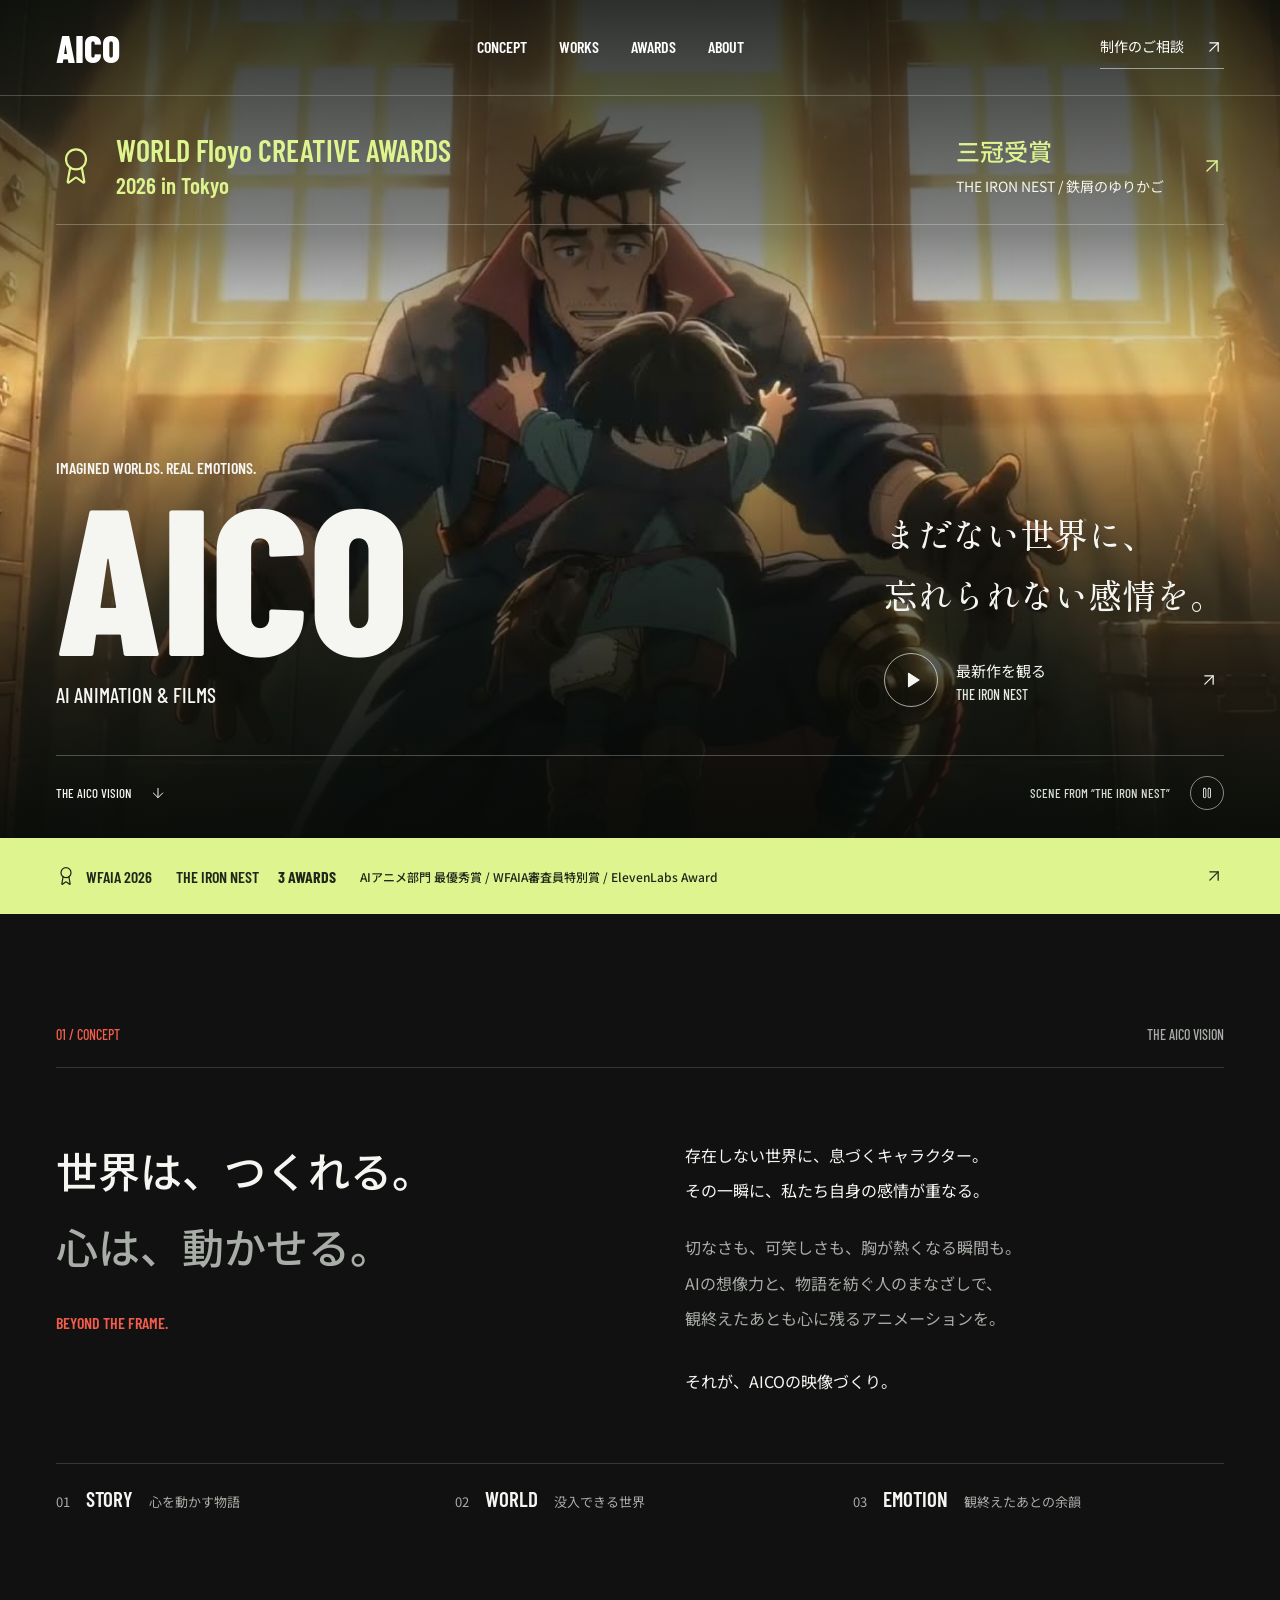
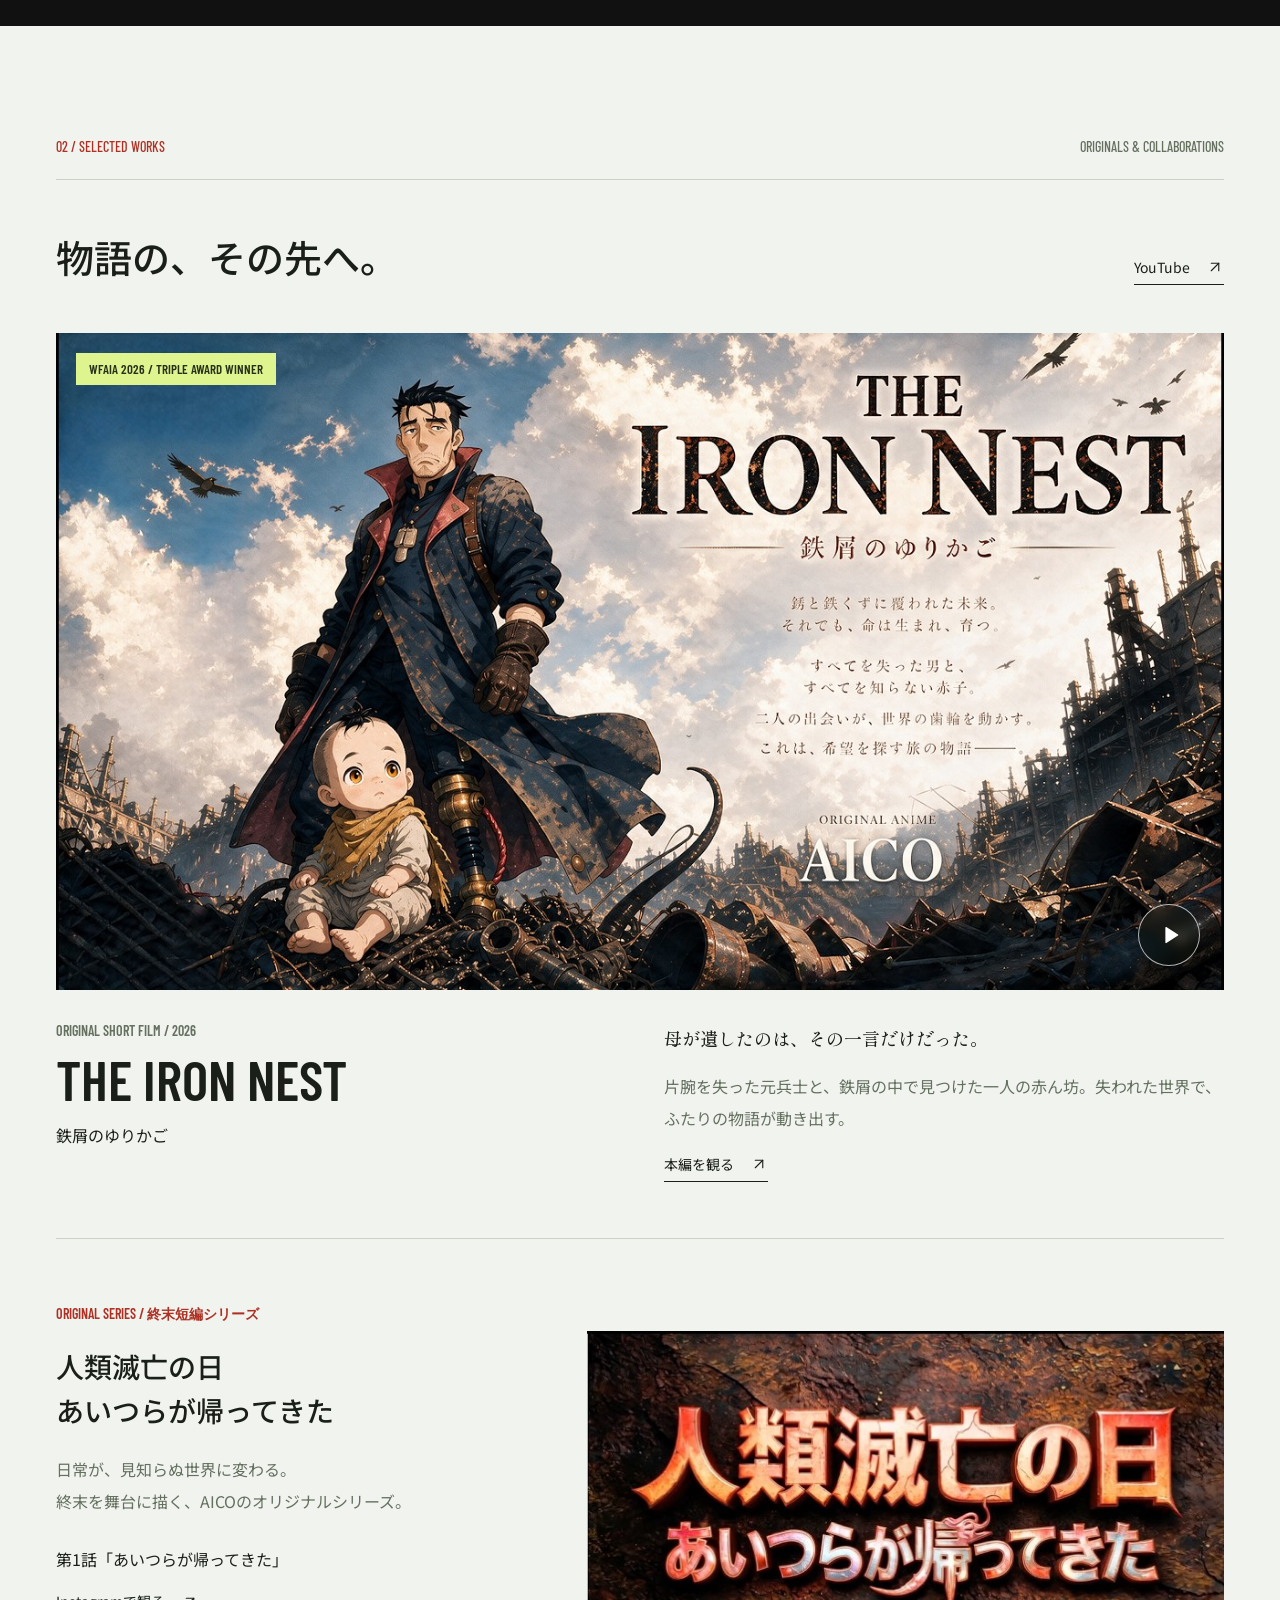
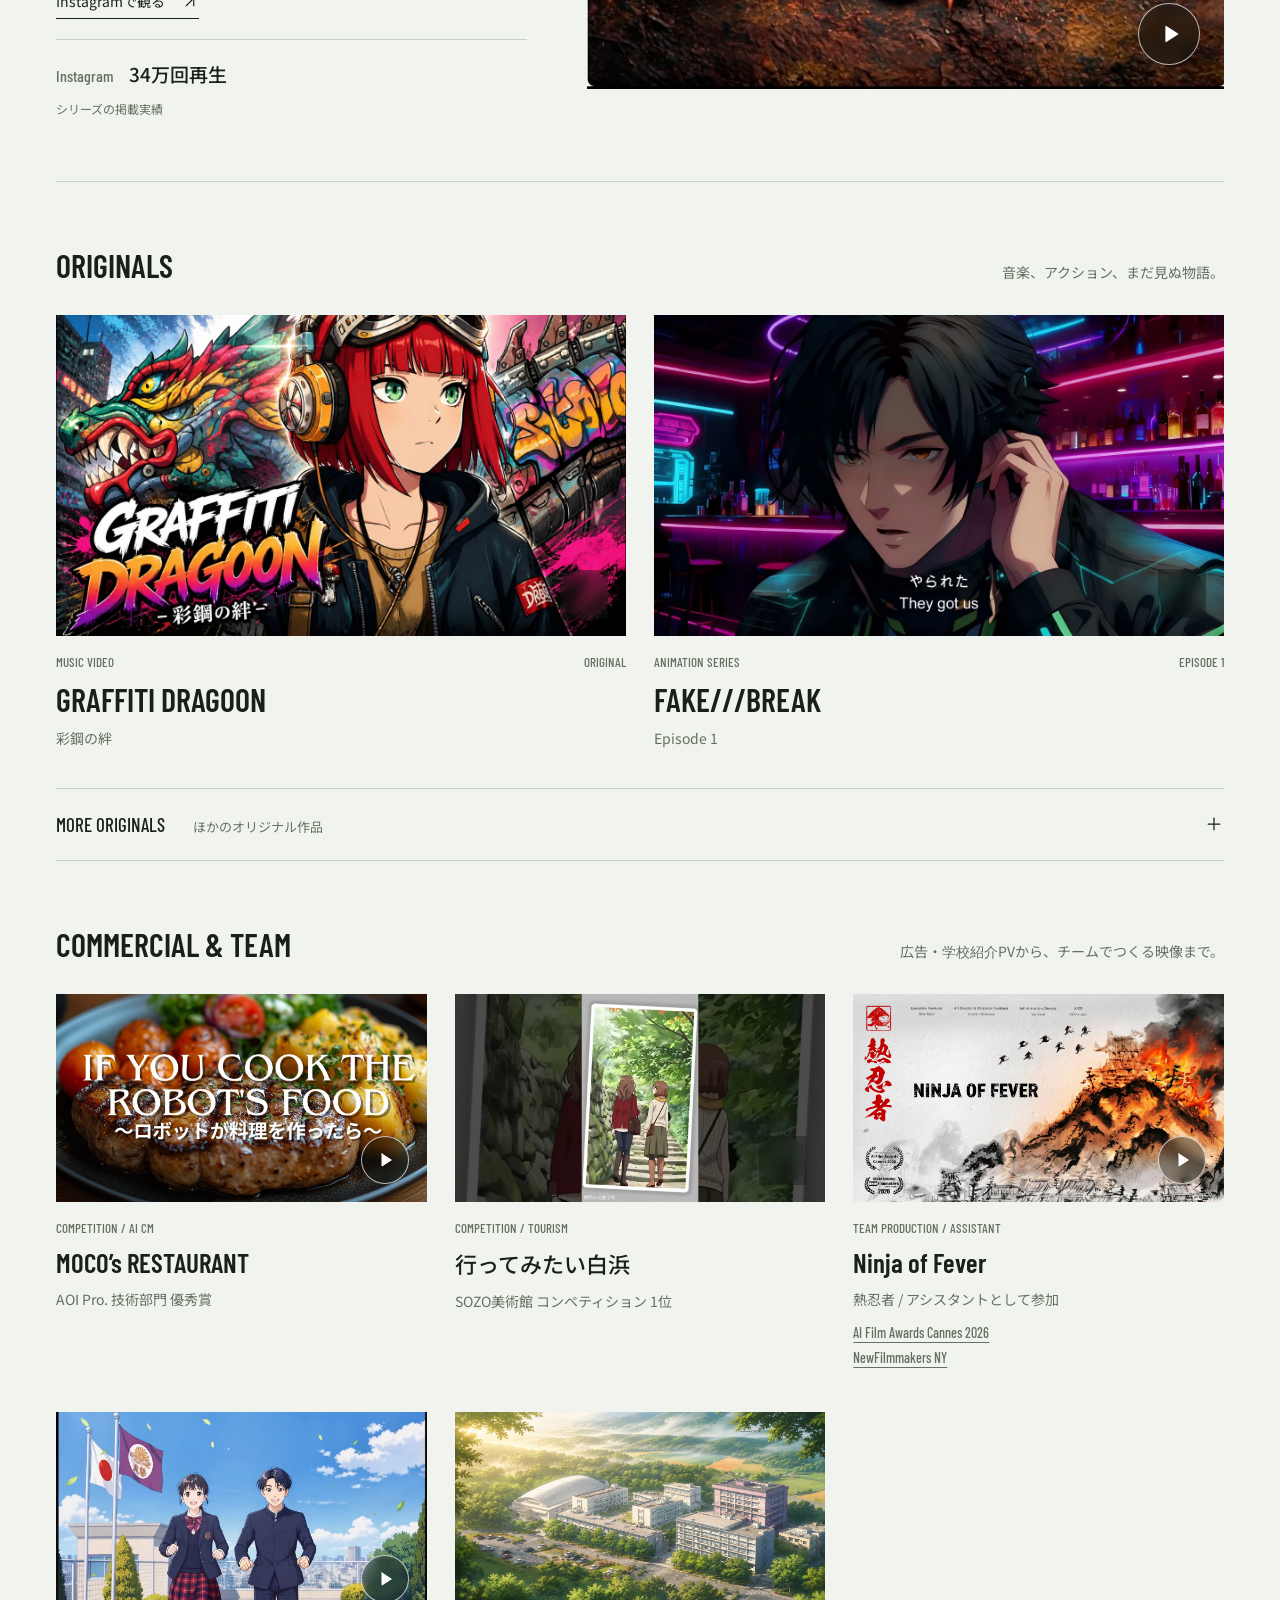
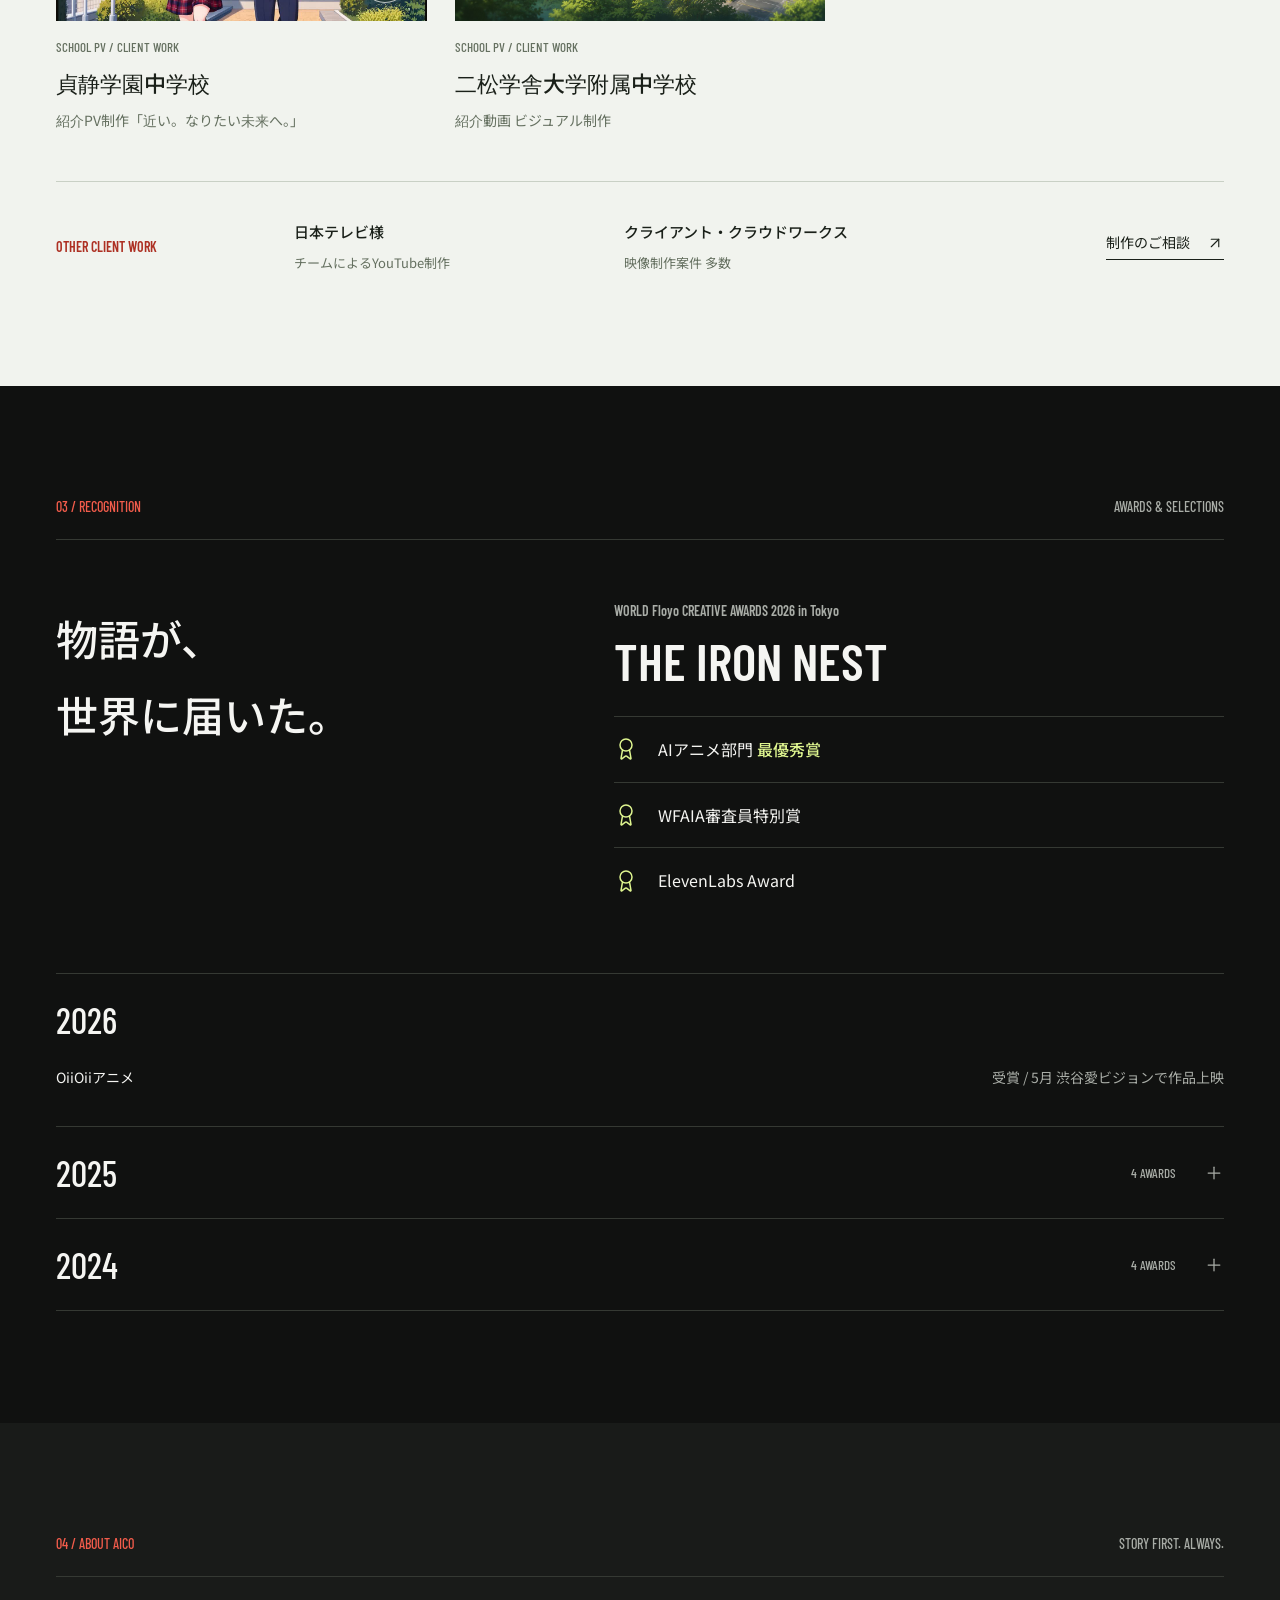
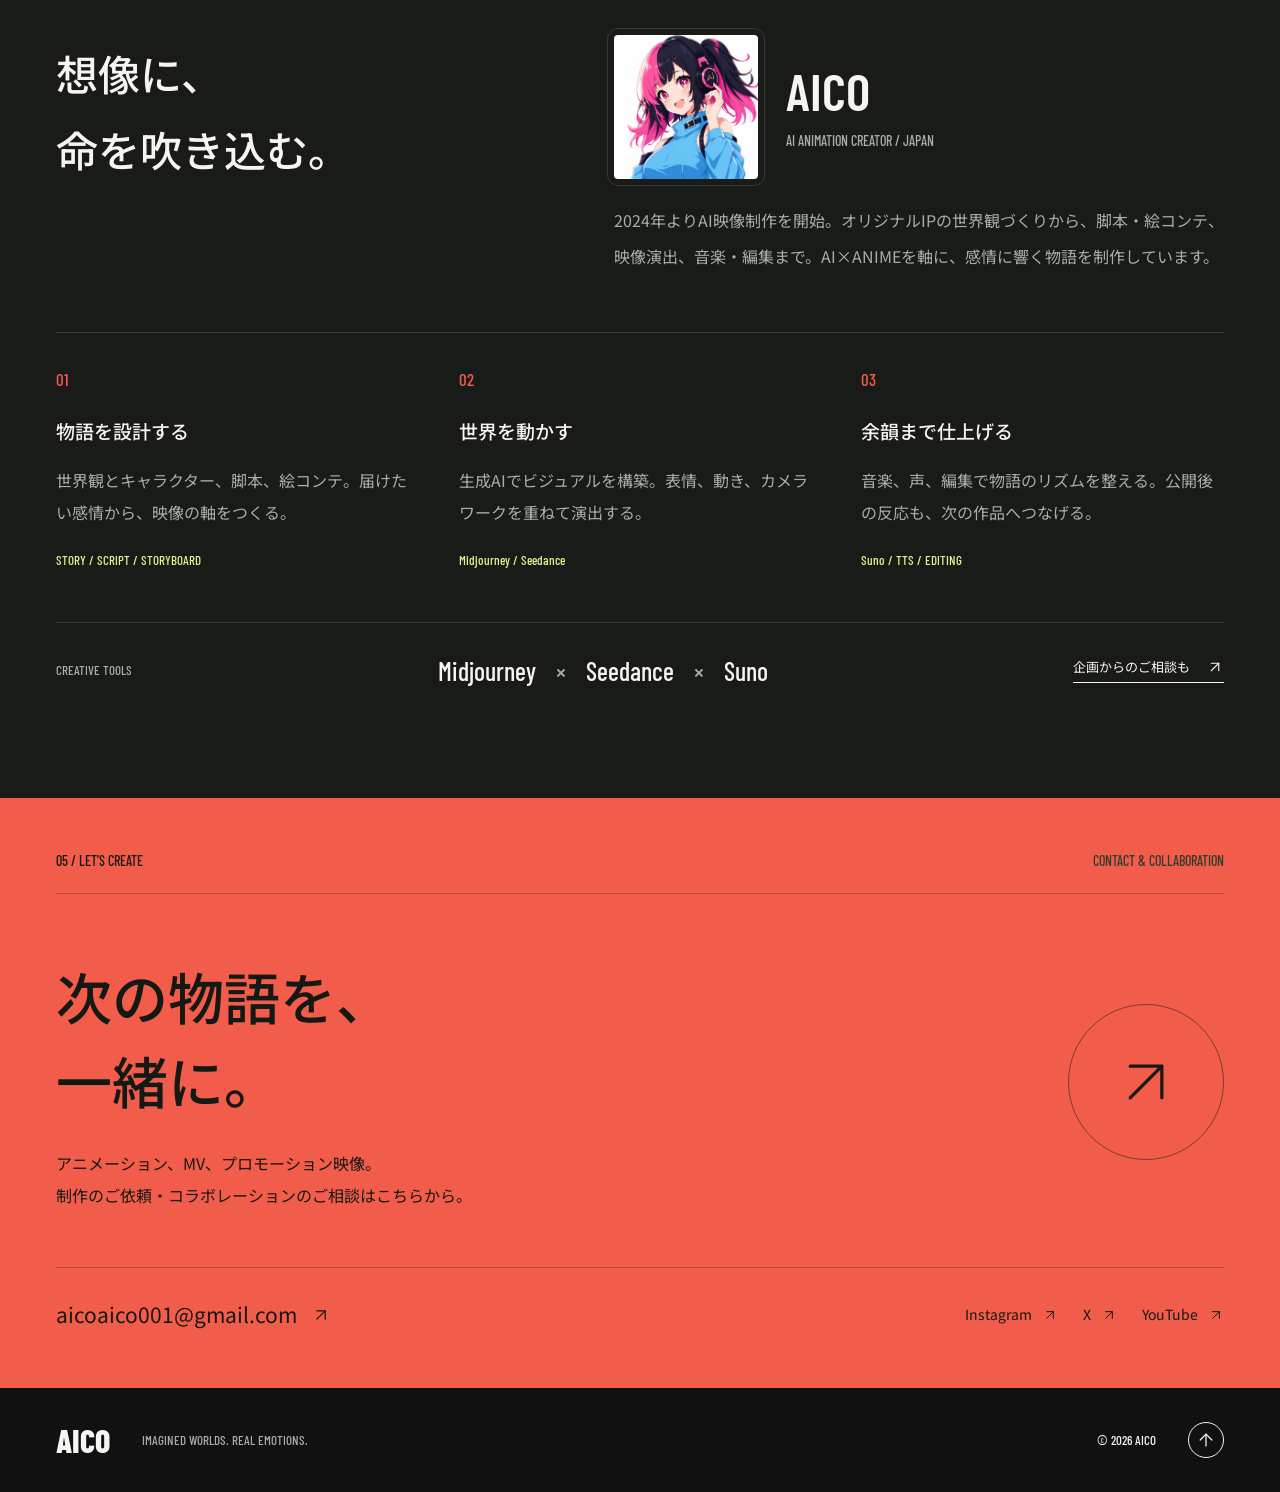
==== commit 74db64ec: "Add files via upload" ====
--- a/index.html
+++ b/index.html
@@ -69,13 +69,15 @@
           <article class="film-item"><a class="film-image" href="https://www.youtube.com/watch?v=qctohqSj3hY" data-film="qctohqSj3hY" data-title="江東区で見つけた、私だけの宝物。" aria-label="江東区で見つけた、私だけの宝物を再生"><img src="assets/qctohqSj3hY.jpg" width="1280" height="720" alt="江東区で見つけた、私だけの宝物のサムネイル" loading="lazy"><span class="image-play"><i data-lucide="play" aria-hidden="true"></i></span></a><div class="film-meta"><span>ANIMATION</span></div><h4 class="jp-title">江東区で見つけた、<br>私だけの宝物。</h4></article>
           <article class="film-item"><a class="film-image" href="https://www.youtube.com/watch?v=7ymMdCcXnjM" data-film="7ymMdCcXnjM" data-title="役立たずの無能令嬢 午前0時に真の力に目覚める" aria-label="役立たずの無能令嬢を再生"><img src="assets/7ymMdCcXnjM.jpg" width="1280" height="720" alt="役立たずの無能令嬢のサムネイル" loading="lazy"><span class="image-play"><i data-lucide="play" aria-hidden="true"></i></span></a><div class="film-meta"><span>ANIMATION</span></div><h4 class="jp-title">役立たずの無能令嬢</h4><p>午前0時に真の力に目覚める</p></article>
         </div></details>
-        <div class="works-subheading commercial-heading"><h3>COMMERCIAL &amp; TEAM</h3><p>広告表現から、チームでつくる映像まで。</p></div>
+        <div class="works-subheading commercial-heading"><h3>COMMERCIAL &amp; TEAM</h3><p>広告・学校紹介PVから、チームでつくる映像まで。</p></div>
         <div class="film-grid team-grid">
           <article class="film-item"><a class="film-image" href="https://www.youtube.com/watch?v=PqDHkzp3QYo" data-film="PqDHkzp3QYo" data-title="MOCO’s RESTAURANT" aria-label="MOCO’s RESTAURANTを再生"><img src="assets/PqDHkzp3QYo.jpg" width="1280" height="720" alt="MOCO’s RESTAURANTのサムネイル" loading="lazy"><span class="image-play"><i data-lucide="play" aria-hidden="true"></i></span></a><div class="film-meta"><span>COMPETITION / AI CM</span></div><h4>MOCO’s RESTAURANT</h4><p>AOI Pro. 技術部門 優秀賞</p></article>
           <article class="film-item"><a class="film-image" href="https://www.youtube.com/watch?v=7KFCqpCxeos" data-film="7KFCqpCxeos" data-title="行ってみたい白浜" aria-label="行ってみたい白浜を再生"><img src="assets/7KFCqpCxeos.jpg" width="1280" height="720" alt="行ってみたい白浜のサムネイル" loading="lazy"><span class="image-play"><i data-lucide="play" aria-hidden="true"></i></span></a><div class="film-meta"><span>COMPETITION / TOURISM</span></div><h4 class="jp-title">行ってみたい白浜</h4><p>SOZO美術館 コンペティション 1位</p></article>
           <article class="film-item"><a class="film-image" href="https://www.youtube.com/watch?v=iWLeylAbLgI" data-film="iWLeylAbLgI" data-title="Ninja of Fever / 熱忍者" aria-label="Ninja of Fever 熱忍者を再生"><img src="assets/iWLeylAbLgI.jpg" width="1280" height="720" alt="Ninja of Fever 熱忍者のサムネイル" loading="lazy"><span class="image-play"><i data-lucide="play" aria-hidden="true"></i></span></a><div class="film-meta"><span>TEAM PRODUCTION / ASSISTANT</span></div><h4>Ninja of Fever</h4><p>熱忍者 / アシスタントとして参加</p><p class="team-credit"><a href="https://www.filmawards.ai" target="_blank" rel="noopener">AI Film Awards Cannes 2026</a><br><a href="https://x.com/newfilmmakersny" target="_blank" rel="noopener">NewFilmmakers NY</a></p></article>
+          <article class="film-item"><a class="film-image" href="https://youtu.be/Vao-3ByetIE" data-film="Vao-3ByetIE" data-title="貞静学園中学校 紹介PV" aria-label="貞静学園中学校 紹介PVを再生"><img src="assets/Vao-3ByetIE.jpg" width="1280" height="720" alt="貞静学園中学校 紹介PVのワンシーン。制服姿の生徒2人が屋上で笑顔を見せる" loading="lazy"><span class="image-play"><i data-lucide="play" aria-hidden="true"></i></span></a><div class="film-meta"><span>SCHOOL PV / CLIENT WORK</span></div><h4 class="jp-title">貞静学園中学校</h4><p>紹介PV制作「近い。なりたい未来へ。」</p></article>
+          <article class="film-item"><div class="film-image"><img src="assets/nisshogakusha.jpg" width="1280" height="720" alt="二松学舎大学附属中学校の校舎と周辺の緑を描いた俯瞰イラスト" loading="lazy"></div><div class="film-meta"><span>SCHOOL PV / CLIENT WORK</span></div><h4 class="jp-title">二松学舎大学附属中学校</h4><p>紹介動画 ビジュアル制作</p></article>
         </div>
-        <div class="client-work"><p class="eyebrow">CLIENT WORK</p><div><h3>日本テレビ様</h3><p>チームによるYouTube制作</p></div><div><h3>クライアント・クラウドワークス</h3><p>映像制作案件 多数</p></div><a class="text-link" href="#contact">制作のご相談 <i data-lucide="arrow-up-right" aria-hidden="true"></i></a></div>
+        <div class="client-work"><p class="eyebrow">OTHER CLIENT WORK</p><div><h3>日本テレビ様</h3><p>チームによるYouTube制作</p></div><div><h3>クライアント・クラウドワークス</h3><p>映像制作案件 多数</p></div><a class="text-link" href="#contact">制作のご相談 <i data-lucide="arrow-up-right" aria-hidden="true"></i></a></div>
       </div>
     </section>
     <section class="section awards-section" id="awards">
